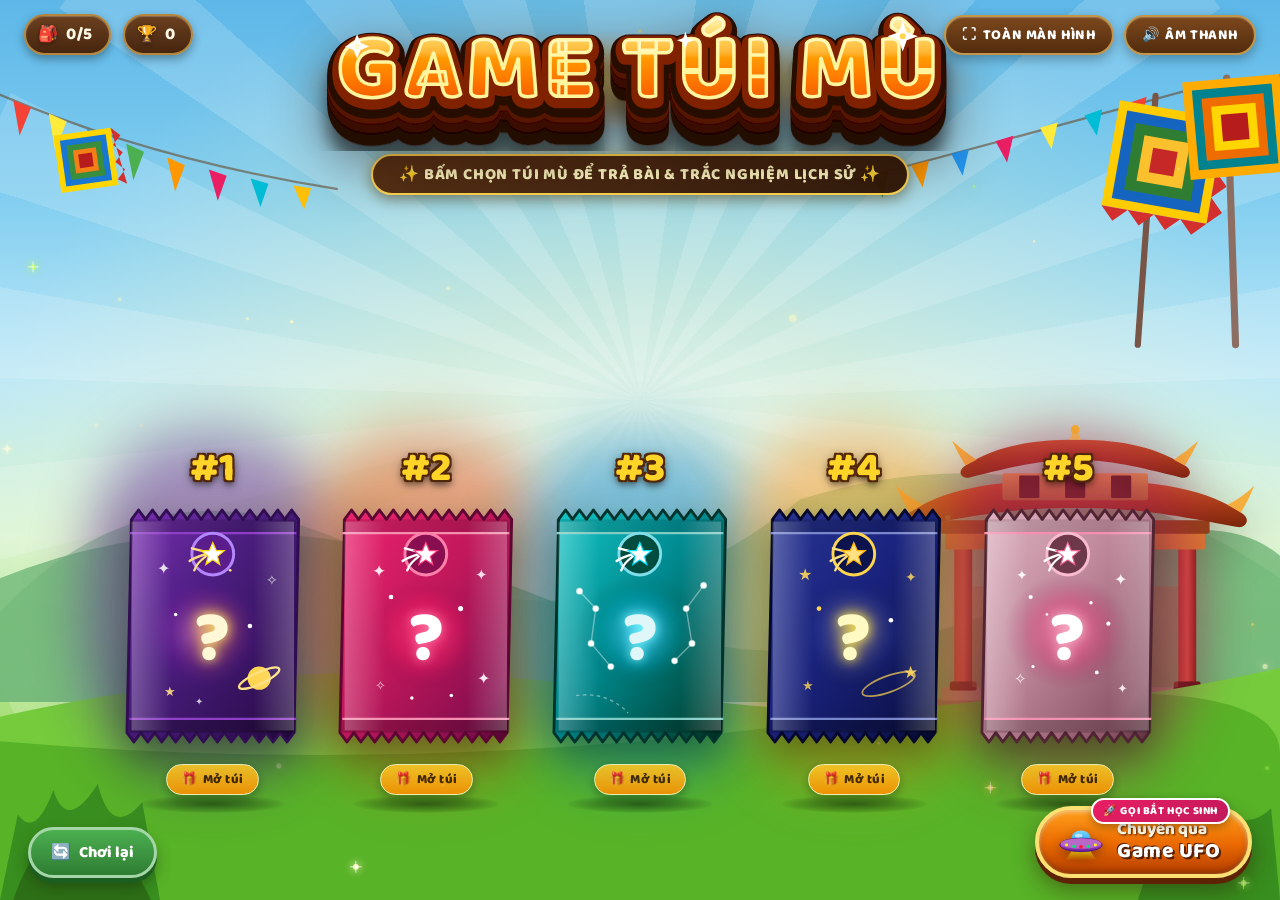
==== tui-mu.html @ 514ad085 "Cap nhat Game Tui Mu va UFO Goi Tra Bai 12A8" ====
<!DOCTYPE html>
<html lang="vi">
<head>
  <meta charset="UTF-8">
  <meta name="viewport" content="width=device-width, initial-scale=1.0">
  <title>Game Túi Mù – Trắc Nghiệm Lịch Sử</title>
  <meta name="description" content="Trang trò chơi Túi Mù trắc nghiệm lịch sử với giao diện phong cảnh Việt Nam và chuyển đổi qua Game UFO.">
  <link rel="preconnect" href="https://fonts.googleapis.com">
  <link rel="preconnect" href="https://fonts.gstatic.com" crossorigin>
  <link href="https://fonts.googleapis.com/css2?family=Baloo+2:wght@600;700;800;900&family=Nunito:wght@600;700;800;900&family=Paytone+One&display=swap" rel="stylesheet">
  <style>
    /* ==========================================================
       RESET & BASE STYLES
       ========================================================== */
    *, *::before, *::after {
      margin: 0;
      padding: 0;
      box-sizing: border-box;
      user-select: none;
      -webkit-user-select: none;
    }

    html, body {
      width: 100%;
      height: 100%;
      overflow: hidden;
      font-family: 'Nunito', sans-serif;
      background-color: #79c55b;
    }

    /* Container for the whole game viewport */
    .game-viewport {
      position: relative;
      width: 100vw;
      height: 100vh;
      overflow: hidden;
      display: flex;
      flex-direction: column;
      justify-content: space-between;
    }

    /* ==========================================================
       SCENIC BACKGROUND (Sky, Sunburst, Pagoda, Hills, Flags)
       ========================================================== */
    .sky-bg {
      position: absolute;
      inset: 0;
      z-index: 1;
      background: linear-gradient(180deg, 
        #5db7e8 0%, 
        #82cef0 22%, 
        #bfe9f7 42%, 
        #d8f4d0 60%, 
        #96d860 85%, 
        #70c440 100%);
    }

    /* Radiating Sunburst behind Title */
    .sunburst {
      position: absolute;
      top: -15%;
      left: 50%;
      transform: translateX(-50%);
      width: 140vw;
      height: 140vw;
      max-width: 1500px;
      max-height: 1500px;
      background: radial-gradient(circle, rgba(255,255,255,0.7) 0%, rgba(255,248,180,0.35) 30%, rgba(255,255,255,0) 65%);
      pointer-events: none;
      z-index: 2;
    }

    .sun-rays {
      position: absolute;
      top: -300px;
      left: 50%;
      transform: translateX(-50%);
      width: 1400px;
      height: 1400px;
      background: repeating-conic-gradient(
        from 0deg,
        rgba(255, 255, 255, 0.16) 0deg 8deg,
        rgba(255, 255, 255, 0) 8deg 16deg
      );
      border-radius: 50%;
      pointer-events: none;
      z-index: 2;
      animation: rotateSlow 140s linear infinite;
    }

    @keyframes rotateSlow {
      from { transform: translateX(-50%) rotate(0deg); }
      to { transform: translateX(-50%) rotate(360deg); }
    }

    /* Distant mountain backdrop */
    .mountains-svg {
      position: absolute;
      bottom: 22vh;
      left: 0;
      width: 100%;
      height: 40vh;
      z-index: 3;
      pointer-events: none;
    }

    /* Vietnamese Temple Gate / Pagoda on Right */
    .pagoda-gate {
      position: absolute;
      right: 2vw;
      bottom: 18vh;
      width: clamp(240px, 28vw, 420px);
      height: auto;
      z-index: 5;
      pointer-events: none;
      filter: drop-shadow(0 15px 25px rgba(28, 60, 15, 0.35));
    }

    /* Grassy rolling foreground */
    .foreground-grass {
      position: absolute;
      bottom: 0;
      left: 0;
      width: 100%;
      height: 38vh;
      z-index: 6;
      pointer-events: none;
    }

    /* Buntings & Vietnamese 5-Color Festival Flags */
    .festive-decorations {
      position: absolute;
      top: 0;
      left: 0;
      width: 100%;
      height: 45vh;
      z-index: 7;
      pointer-events: none;
    }

    /* ==========================================================
       TOP BAR (Badges, Buttons)
       ========================================================== */
    .top-bar {
      position: relative;
      z-index: 20;
      display: flex;
      justify-content: space-between;
      align-items: center;
      padding: 14px 24px;
      width: 100%;
    }

    /* Brown pill badges on left */
    .stats-group {
      display: flex;
      align-items: center;
      gap: 12px;
    }

    .stat-pill {
      display: inline-flex;
      align-items: center;
      gap: 8px;
      background: linear-gradient(180deg, #6b401f 0%, #46250f 100%);
      border: 2px solid #b8863b;
      border-radius: 50px;
      padding: 5px 16px 5px 12px;
      color: #ffffff;
      font-family: 'Baloo 2', cursive;
      font-size: 17px;
      font-weight: 800;
      box-shadow: 0 4px 10px rgba(0,0,0,0.35), inset 0 1px 1px rgba(255,255,255,0.25);
    }

    .stat-icon {
      font-size: 16px;
      filter: drop-shadow(0 1px 2px rgba(0,0,0,0.4));
    }

    .stat-val {
      color: #fff9e6;
      letter-spacing: 0.5px;
    }

    /* Navigation buttons on right (TRANG CHỦ, HƯỚNG DẪN) */
    .nav-actions {
      display: flex;
      align-items: center;
      gap: 10px;
    }

    .wood-btn {
      display: inline-flex;
      align-items: center;
      gap: 6px;
      justify-content: center;
      padding: 7px 16px;
      background: linear-gradient(180deg, #7c481d 0%, #522c0d 100%);
      border: 2px solid #c29548;
      border-radius: 50px;
      color: #ffffff;
      font-family: 'Baloo 2', cursive;
      font-size: 14px;
      font-weight: 800;
      letter-spacing: 0.6px;
      cursor: pointer;
      text-transform: uppercase;
      box-shadow: 0 4px 12px rgba(0,0,0,0.3), inset 0 1px 1px rgba(255,255,255,0.25);
      transition: all 0.15s cubic-bezier(0.34, 1.56, 0.64, 1);
    }

    .wood-btn:hover {
      background: linear-gradient(180deg, #8f5322 0%, #613410 100%);
      border-color: #ffd700;
      transform: translateY(-2px) scale(1.03);
      box-shadow: 0 6px 16px rgba(0,0,0,0.4), 0 0 12px rgba(255, 215, 0, 0.4);
    }

    .wood-btn:active {
      transform: translateY(1px) scale(0.98);
    }

    /* ==========================================================
       MAIN TITLE ("GAME TÚI MÙ") - ULTRA-PREMIUM 3D CARTOON LOGO
       ========================================================== */
    .title-container {
      position: absolute;
      top: 10px;
      left: 50%;
      transform: translateX(-50%);
      z-index: 15;
      text-align: center;
      pointer-events: none;
      width: clamp(420px, 60vw, 840px);
      display: flex;
      flex-direction: column;
      align-items: center;
    }

    .title-3d-svg {
      width: 100%;
      height: auto;
      display: block;
      filter: drop-shadow(0 14px 28px rgba(42, 13, 2, 0.48));
      animation: titleFloat 3.4s ease-in-out infinite;
    }

    @keyframes titleFloat {
      0%, 100% {
        transform: translateY(0) scale(1);
      }
      50% {
        transform: translateY(-8px) scale(1.02);
      }
    }

    /* Slogan tag below title */
    .title-subtag {
      display: inline-flex;
      align-items: center;
      gap: 10px;
      margin-top: 3px;
      padding: 6px 26px;
      background: linear-gradient(135deg, rgba(82, 39, 9, 0.94) 0%, rgba(45, 20, 4, 0.96) 100%);
      border: 2px solid #ffd54f;
      border-radius: 50px;
      color: #fff9c4;
      font-family: 'Baloo 2', cursive;
      font-size: clamp(12.5px, 1.3vw, 16px);
      font-weight: 800;
      letter-spacing: 0.8px;
      text-transform: uppercase;
      box-shadow: 0 4px 14px rgba(0,0,0,0.4), 0 0 16px rgba(255, 213, 79, 0.35);
      animation: subtagPulse 3s ease-in-out infinite alternate;
      pointer-events: all;
    }

    @keyframes subtagPulse {
      0% {
        transform: scale(0.98);
        box-shadow: 0 4px 14px rgba(0,0,0,0.4), 0 0 12px rgba(255, 213, 79, 0.25);
      }
      100% {
        transform: scale(1.02);
        box-shadow: 0 6px 18px rgba(0,0,0,0.45), 0 0 22px rgba(255, 213, 79, 0.55);
        border-color: #ffffff;
      }
    }

    /* ==========================================================
       MODERN HYPERSPACE UFO TRANSITION ANIMATION
       ========================================================== */
    .ufo-hyper-warp {
      position: fixed;
      inset: 0;
      z-index: 10000;
      background: radial-gradient(circle at center, #18093d 0%, #08021c 65%, #020008 100%);
      display: flex;
      flex-direction: column;
      align-items: center;
      justify-content: center;
      opacity: 0;
      pointer-events: none;
      overflow: hidden;
      transition: opacity 0.3s cubic-bezier(0.16, 1, 0.3, 1);
    }

    .ufo-hyper-warp.active {
      opacity: 1;
      pointer-events: all;
    }

    /* Hyper-speed warp star tunnel lines */
    .warp-tunnel-canvas {
      position: absolute;
      inset: 0;
      width: 100%;
      height: 100%;
      pointer-events: none;
    }

    /* Central Cinematic UFO */
    .warp-ufo-craft {
      position: relative;
      z-index: 20;
      width: clamp(250px, 32vw, 440px);
      filter: drop-shadow(0 20px 40px rgba(0, 229, 255, 0.5));
      transform: translateY(-260px) scale(0.3) rotate(-20deg);
      opacity: 0;
    }

    .ufo-hyper-warp.active .warp-ufo-craft {
      animation: ufoSwoopIn 1.4s cubic-bezier(0.2, 0.8, 0.2, 1) forwards;
    }

    @keyframes ufoSwoopIn {
      0% {
        transform: translateY(-280px) scale(0.3) rotate(-20deg);
        opacity: 0;
      }
      30% {
        transform: translateY(15px) scale(1.05) rotate(5deg);
        opacity: 1;
      }
      55% {
        transform: translateY(-10px) scale(1) rotate(-3deg);
        opacity: 1;
      }
      85% {
        transform: translateY(0) scale(1.1) rotate(0deg);
        opacity: 1;
      }
      100% {
        transform: scale(2.8) translateY(60px);
        opacity: 0.95;
      }
    }

    /* Expanding Holographic Sonic Energy Rings */
    .warp-energy-ring {
      position: absolute;
      top: 50%;
      left: 50%;
      transform: translate(-50%, -50%);
      border: 4px solid #00e5ff;
      border-radius: 50%;
      opacity: 0;
      pointer-events: none;
    }

    .ufo-hyper-warp.active .warp-energy-ring:nth-child(2) {
      animation: energyPulse 1.2s ease-out infinite 0.15s;
    }
    .ufo-hyper-warp.active .warp-energy-ring:nth-child(3) {
      animation: energyPulse 1.2s ease-out infinite 0.45s;
    }
    .ufo-hyper-warp.active .warp-energy-ring:nth-child(4) {
      animation: energyPulse 1.2s ease-out infinite 0.75s;
    }

    @keyframes energyPulse {
      0% {
        width: 60px;
        height: 60px;
        opacity: 0.9;
        border-color: #76ff03;
        transform: translate(-50%, -50%) scale(1);
      }
      100% {
        width: 720px;
        height: 720px;
        opacity: 0;
        border-color: #00e5ff;
        transform: translate(-50%, -50%) scale(1.6);
      }
    }

    /* Tractor Beam Laser */
    .warp-laser-beam {
      position: absolute;
      top: 48%;
      left: 50%;
      transform: translateX(-50%);
      width: 0;
      height: 60vh;
      background: linear-gradient(180deg, rgba(0, 229, 255, 0.8) 0%, rgba(118, 255, 3, 0.5) 50%, rgba(0, 229, 255, 0) 100%);
      clip-path: polygon(45% 0%, 55% 0%, 100% 100%, 0% 100%);
      opacity: 0;
      z-index: 15;
    }

    .ufo-hyper-warp.active .warp-laser-beam {
      animation: laserBlast 1.35s ease-out forwards 0.25s;
    }

    @keyframes laserBlast {
      0% { width: 0; opacity: 0; }
      30% { width: clamp(200px, 35vw, 450px); opacity: 0.9; }
      75% { width: clamp(280px, 45vw, 600px); opacity: 0.95; }
      100% { width: 100vw; opacity: 1; }
    }

    /* Modern Sci-Fi Text Banner */
    .warp-banner {
      position: absolute;
      bottom: 11vh;
      z-index: 30;
      text-align: center;
      opacity: 0;
      transform: translateY(20px);
    }

    .ufo-hyper-warp.active .warp-banner {
      animation: bannerFadeUp 0.6s ease forwards 0.35s;
    }

    @keyframes bannerFadeUp {
      to {
        opacity: 1;
        transform: translateY(0);
      }
    }

    .warp-title {
      font-family: 'Baloo 2', cursive;
      font-size: clamp(22px, 3vw, 36px);
      font-weight: 900;
      color: #00e5ff;
      text-transform: uppercase;
      letter-spacing: 2px;
      text-shadow: 0 0 15px rgba(0, 229, 255, 0.8), 0 0 30px rgba(0, 229, 255, 0.5);
      margin-bottom: 6px;
    }

    .warp-subtitle {
      font-family: 'Nunito', sans-serif;
      font-size: clamp(14px, 1.8vw, 19px);
      font-weight: 800;
      color: #fff9c4;
      letter-spacing: 1px;
      text-shadow: 0 2px 8px rgba(0, 0, 0, 0.8);
    }

    /* Hyperdrive Flash Screen at End */
    .warp-flash {
      position: absolute;
      inset: 0;
      z-index: 50;
      background: #ffffff;
      opacity: 0;
      pointer-events: none;
    }

    .ufo-hyper-warp.active .warp-flash {
      animation: flashBurst 0.35s ease-out forwards 1.15s;
    }

    @keyframes flashBurst {
      0% { opacity: 0; }
      50% { opacity: 1; }
      100% { opacity: 1; }
    }

    /* Return toast notification */
    .welcome-toast {
      position: fixed;
      top: 85px;
      left: 50%;
      transform: translateX(-50%) translateY(-30px);
      z-index: 1000;
      background: linear-gradient(135deg, #4a148c 0%, #8e24aa 100%);
      border: 3px solid #ffd54f;
      border-radius: 50px;
      padding: 10px 26px;
      color: #ffffff;
      font-family: 'Baloo 2', cursive;
      font-size: 18px;
      font-weight: 800;
      box-shadow: 0 10px 30px rgba(0,0,0,0.5);
      opacity: 0;
      pointer-events: none;
      transition: all 0.4s cubic-bezier(0.34, 1.56, 0.64, 1);
    }
    .welcome-toast.show {
      opacity: 1;
      transform: translateX(-50%) translateY(0);
    }

    /* ==========================================================
       THE 5 MYSTERY BAGS (TÚI MÙ)
       ========================================================== */
    .bags-stage {
      position: relative;
      z-index: 12;
      width: 100%;
      display: flex;
      justify-content: center;
      align-items: flex-end;
      gap: clamp(14px, 2.2vw, 42px);
      margin-bottom: clamp(65px, 12vh, 105px);
      padding: 0 20px;
    }

    /* Bag wrapper with floating shadow below */
    .bag-item {
      display: flex;
      flex-direction: column;
      align-items: center;
      position: relative;
      cursor: pointer;
      transition: transform 0.28s cubic-bezier(0.34, 1.56, 0.64, 1), opacity 0.4s ease;
      transform-origin: bottom center;
      animation: bagIdleBob 3.6s ease-in-out infinite;
    }

    #bag-1 { animation-delay: 0s; }
    #bag-2 { animation-delay: 0.5s; }
    #bag-3 { animation-delay: 1.0s; }
    #bag-4 { animation-delay: 1.5s; }
    #bag-5 { animation-delay: 2.0s; }

    @keyframes bagIdleBob {
      0%, 100% { transform: translateY(0); }
      50% { transform: translateY(-11px); }
    }

    .bag-item:hover:not(.opened) {
      animation-play-state: paused;
      transform: translateY(-20px) scale(1.08) !important;
    }

    .bag-item:active:not(.opened) {
      transform: translateY(-8px) scale(1.02) !important;
    }

    .bag-item.opened {
      pointer-events: none;
      animation: bagVanish 0.5s ease forwards;
    }

    /* Aura glow behind each bag */
    .bag-aura {
      position: absolute;
      top: 45%;
      left: 50%;
      transform: translate(-50%, -50%);
      width: 140%;
      height: 120%;
      border-radius: 50%;
      pointer-events: none;
      filter: blur(28px);
      opacity: 0.5;
      transition: opacity 0.35s ease, transform 0.35s ease;
      z-index: -1;
    }
    .bag-item:hover:not(.opened) .bag-aura {
      opacity: 0.88;
      transform: translate(-50%, -50%) scale(1.25);
    }
    #bag-1 .bag-aura { background: radial-gradient(circle, #ab47bc 0%, #4a148c 60%, transparent 80%); }
    #bag-2 .bag-aura { background: radial-gradient(circle, #ff7043 0%, #d84315 60%, transparent 80%); }
    #bag-3 .bag-aura { background: radial-gradient(circle, #29b6f6 0%, #0277bd 60%, transparent 80%); }
    #bag-4 .bag-aura { background: radial-gradient(circle, #ffee58 0%, #f57f17 60%, transparent 80%); }
    #bag-5 .bag-aura { background: radial-gradient(circle, #ec407a 0%, #ad1457 60%, transparent 80%); }

    /* Interactive hint badge */
    .bag-hint-badge {
      margin-top: 10px;
      display: inline-flex;
      align-items: center;
      gap: 5px;
      padding: 4px 14px;
      border-radius: 30px;
      background: linear-gradient(180deg, #ffca28 0%, #ff8f00 100%);
      color: #3e1b00;
      font-family: 'Baloo 2', cursive;
      font-size: 13px;
      font-weight: 800;
      box-shadow: 0 4px 10px rgba(0,0,0,0.3);
      border: 1.5px solid #fff9c4;
      opacity: 0.88;
      transition: all 0.22s cubic-bezier(0.34, 1.56, 0.64, 1);
      letter-spacing: 0.5px;
    }
    .bag-item:hover:not(.opened) .bag-hint-badge {
      opacity: 1;
      transform: scale(1.15) translateY(-2px);
      background: linear-gradient(180deg, #fff176 0%, #ffa000 100%);
      box-shadow: 0 6px 14px rgba(0,0,0,0.4), 0 0 14px rgba(255,213,79,0.7);
    }

    /* Ambient Sparks Canvas */
    .ambient-sparks {
      position: absolute;
      inset: 0;
      width: 100%;
      height: 100%;
      z-index: 8;
      pointer-events: none;
    }

    @keyframes bagVanish {
      0% { transform: scale(1); opacity: 1; filter: brightness(1.5); }
      50% { transform: scale(1.2) translateY(-20px); opacity: 0.8; filter: brightness(2); }
      100% { transform: scale(0.2) translateY(50px); opacity: 0; }
    }

    /* Number Label above each bag (#1, #2, ...) */
    .bag-number {
      font-family: 'Baloo 2', cursive;
      font-size: clamp(26px, 3.2vw, 42px);
      font-weight: 900;
      color: #ffd428;
      text-shadow: 
        2px 2px 0 #522709,
        -2px -2px 0 #522709,
        2px -2px 0 #522709,
        -2px 2px 0 #522709,
        0 4px 6px rgba(0,0,0,0.5);
      margin-bottom: 8px;
      line-height: 1;
      filter: drop-shadow(0 2px 4px rgba(0,0,0,0.3));
      transition: transform 0.2s ease;
    }

    .bag-item:hover:not(.opened) .bag-number {
      transform: scale(1.15);
      color: #fff066;
    }

    /* Bag body wrapper */
    .bag-body-art {
      position: relative;
      width: clamp(140px, 14.5vw, 220px);
      height: clamp(195px, 20vw, 310px);
      filter: drop-shadow(0 14px 20px rgba(12, 38, 8, 0.45));
      transition: filter 0.25s ease;
    }

    .bag-item:hover:not(.opened) .bag-body-art {
      filter: drop-shadow(0 22px 30px rgba(12, 38, 8, 0.6)) brightness(1.05);
    }

    .bag-body-art svg {
      width: 100%;
      height: 100%;
      display: block;
    }

    /* Soft ground shadow beneath each bag */
    .bag-ground-shadow {
      position: absolute;
      bottom: -18px;
      left: 50%;
      transform: translateX(-50%);
      width: 78%;
      height: 18px;
      background: radial-gradient(ellipse at center, rgba(16, 48, 8, 0.62) 0%, rgba(16, 48, 8, 0.25) 50%, rgba(16, 48, 8, 0) 75%);
      border-radius: 50%;
      pointer-events: none;
      transition: transform 0.25s ease, opacity 0.25s ease;
    }

    .bag-item:hover:not(.opened) .bag-ground-shadow {
      transform: translateX(-50%) scale(0.85);
      opacity: 0.45;
    }

    /* Pulsing glowing question mark in the bag center */
    .bag-qmark {
      position: absolute;
      top: 55%;
      left: 50%;
      transform: translate(-50%, -50%);
      font-family: 'Baloo 2', sans-serif;
      font-size: clamp(48px, 5.5vw, 76px);
      font-weight: 900;
      color: #ffffff;
      text-shadow: 
        0 0 10px rgba(255, 255, 255, 0.9),
        0 0 25px currentColor;
      pointer-events: none;
      animation: markGlow 2.5s ease-in-out infinite;
    }

    @keyframes markGlow {
      0%, 100% {
        transform: translate(-50%, -50%) scale(1);
        filter: drop-shadow(0 0 6px rgba(255,255,255,0.7));
      }
      50% {
        transform: translate(-50%, -50%) scale(1.12);
        filter: drop-shadow(0 0 16px rgba(255,255,255,1));
      }
    }

    /* Specific Question Mark Colors per Bag */
    #bag-1 .bag-qmark { color: #fff8d6; text-shadow: 0 0 12px #ffe57f, 0 0 26px #ffab00; }
    #bag-2 .bag-qmark { color: #ffffff; text-shadow: 0 0 12px #ff80ab, 0 0 26px #f50057; }
    #bag-3 .bag-qmark { color: #e0f7fa; text-shadow: 0 0 12px #84ffff, 0 0 26px #00b0ff; }
    #bag-4 .bag-qmark { color: #fff9c4; text-shadow: 0 0 12px #ffee58, 0 0 26px #fbc02d; }
    #bag-5 .bag-qmark { color: #ffffff; text-shadow: 0 0 12px #f8bbd0, 0 0 26px #ec407a; }

    /* ==========================================================
       BOTTOM RIGHT BUTTON ("Chuyển qua Game UFO")
       ========================================================== */
    .bottom-bar {
      position: absolute;
      bottom: 22px;
      right: 28px;
      z-index: 25;
      display: flex;
      align-items: center;
      gap: 16px;
    }

    /* The glowing ornate Game UFO button */
    .ufo-switch-btn {
      position: relative;
      display: inline-flex;
      align-items: center;
      gap: 12px;
      padding: 10px 28px 10px 18px;
      background: linear-gradient(180deg, #ff9f1a 0%, #eb6b02 52%, #b53e00 100%);
      border: 4px solid #fce074;
      border-radius: 60px;
      box-shadow: 
        0 6px 0 #5c2405,
        0 12px 24px rgba(45, 18, 4, 0.45),
        inset 0 2px 4px rgba(255, 255, 255, 0.5),
        inset 0 -2px 6px rgba(0, 0, 0, 0.3);
      cursor: pointer;
      text-decoration: none;
      transition: all 0.2s cubic-bezier(0.34, 1.56, 0.64, 1);
      overflow: visible;
      animation: ufoBtnPulse 2.8s ease-in-out infinite;
    }

    @keyframes ufoBtnPulse {
      0%, 100% {
        box-shadow: 0 6px 0 #5c2405, 0 12px 24px rgba(45, 18, 4, 0.45), 0 0 0 rgba(255, 159, 26, 0);
      }
      50% {
        box-shadow: 0 6px 0 #5c2405, 0 14px 28px rgba(45, 18, 4, 0.55), 0 0 24px rgba(255, 214, 0, 0.7);
      }
    }

    .ufo-badge-hot {
      position: absolute;
      top: -12px;
      right: 18px;
      background: linear-gradient(135deg, #e91e63 0%, #c2185b 100%);
      color: #ffffff;
      font-family: 'Baloo 2', cursive;
      font-size: 11px;
      font-weight: 900;
      letter-spacing: 0.6px;
      padding: 2px 10px;
      border-radius: 20px;
      border: 2px solid #ffffff;
      box-shadow: 0 3px 8px rgba(0,0,0,0.3);
      animation: badgeBounce 1.8s ease-in-out infinite alternate;
      pointer-events: none;
    }

    @keyframes badgeBounce {
      0% { transform: translateY(0) rotate(-3deg); }
      100% { transform: translateY(-4px) rotate(3deg); }
    }

    .ufo-switch-btn:hover {
      transform: translateY(-4px) scale(1.04);
      background: linear-gradient(180deg, #ffaf38 0%, #f77a0c 52%, #c94600 100%);
      border-color: #ffffff;
      box-shadow: 
        0 9px 0 #5c2405,
        0 18px 30px rgba(45, 18, 4, 0.55),
        inset 0 3px 6px rgba(255, 255, 255, 0.6);
    }

    .ufo-switch-btn:active {
      transform: translateY(2px) scale(0.99);
      box-shadow: 
        0 3px 0 #5c2405,
        0 6px 14px rgba(45, 18, 4, 0.4);
    }

    /* Cute UFO Icon illustration in button */
    .btn-ufo-icon {
      width: 48px;
      height: 44px;
      flex-shrink: 0;
      filter: drop-shadow(0 3px 6px rgba(0,0,0,0.35));
      animation: ufoHover 2.2s ease-in-out infinite alternate;
    }

    @keyframes ufoHover {
      0% { transform: translateY(-2px) rotate(-4deg); }
      100% { transform: translateY(3px) rotate(4deg); }
    }

    /* Button Text: 2 lines */
    .btn-text-box {
      display: flex;
      flex-direction: column;
      text-align: left;
    }

    .btn-line-1 {
      font-family: 'Baloo 2', cursive;
      font-size: 17px;
      font-weight: 800;
      color: #fff9e6;
      line-height: 1.1;
      text-shadow: 1px 1px 2px #572004;
    }

    .btn-line-2 {
      font-family: 'Baloo 2', cursive;
      font-size: 21px;
      font-weight: 900;
      color: #ffffff;
      line-height: 1.1;
      text-shadow: 2px 2px 0 #572004, -1px -1px 0 #572004;
      letter-spacing: 0.5px;
    }

    /* Left Replay button for teacher */
    .replay-btn {
      position: absolute;
      bottom: 22px;
      left: 28px;
      z-index: 25;
      display: inline-flex;
      align-items: center;
      gap: 8px;
      padding: 10px 20px;
      background: linear-gradient(180deg, #4caf50 0%, #2e7d32 100%);
      border: 3px solid #a5d6a7;
      border-radius: 50px;
      color: #ffffff;
      font-family: 'Baloo 2', cursive;
      font-size: 16px;
      font-weight: 800;
      cursor: pointer;
      box-shadow: 0 5px 0 #1b5e20, 0 8px 16px rgba(0,0,0,0.3);
      transition: all 0.18s ease;
    }

    .replay-btn:hover {
      transform: translateY(-2px);
      box-shadow: 0 7px 0 #1b5e20, 0 12px 20px rgba(0,0,0,0.35);
      background: linear-gradient(180deg, #5cba60 0%, #388e3c 100%);
    }

    .replay-btn:active {
      transform: translateY(2px);
      box-shadow: 0 2px 0 #1b5e20;
    }

    /* ==========================================================
       QUIZ MODAL (MATCHING REFERENCE IMAGE 2)
       ========================================================== */
    .modal-overlay {
      position: fixed;
      inset: 0;
      z-index: 100;
      background: rgba(14, 28, 12, 0.65);
      backdrop-filter: blur(6px);
      display: flex;
      align-items: center;
      justify-content: center;
      opacity: 0;
      pointer-events: none;
      transition: opacity 0.3s cubic-bezier(0.16, 1, 0.3, 1);
      padding: 16px;
    }

    .modal-overlay.active {
      opacity: 1;
      pointer-events: all;
    }

    /* Wooden Scroll Plaque Board */
    .quiz-board {
      position: relative;
      width: min(94vw, 780px);
      background: #e8cca0;
      background-image: 
        radial-gradient(ellipse at 50% 50%, #f3dec2 0%, #dfbe8d 70%, #d4ae78 100%);
      border: 10px solid #73431d;
      border-radius: 28px;
      box-shadow: 
        0 25px 60px rgba(0, 0, 0, 0.7),
        inset 0 0 20px rgba(115, 67, 29, 0.4),
        0 0 0 3px #cca25d;
      padding: 44px 28px 26px;
      transform: scale(0.85) translateY(20px);
      transition: transform 0.35s cubic-bezier(0.34, 1.56, 0.64, 1);
      display: flex;
      flex-direction: column;
      align-items: center;
    }

    .modal-overlay.active .quiz-board {
      transform: scale(1) translateY(0);
    }

    /* Inner carved line */
    .quiz-board::before {
      content: '';
      position: absolute;
      inset: 8px;
      border: 2px dashed rgba(115, 67, 29, 0.35);
      border-radius: 18px;
      pointer-events: none;
    }

    /* Bursting Open Bag on Top Center of Board */
    .board-top-bag {
      position: absolute;
      top: -65px;
      left: 50%;
      transform: translateX(-50%);
      width: 130px;
      height: 110px;
      filter: drop-shadow(0 8px 14px rgba(0,0,0,0.4));
      z-index: 10;
      pointer-events: none;
      animation: bagFloat 3s ease-in-out infinite;
    }

    @keyframes bagFloat {
      0%, 100% { transform: translateX(-50%) translateY(0) rotate(-2deg); }
      50% { transform: translateX(-50%) translateY(-6px) rotate(2deg); }
    }

    /* Top Left Timer / Bag Counter Badge */
    .board-timer-badge {
      position: absolute;
      top: 14px;
      left: 18px;
      display: flex;
      align-items: center;
      gap: 6px;
      background: linear-gradient(180deg, #784820 0%, #4d2a0e 100%);
      border: 2px solid #d4a961;
      border-radius: 50px;
      padding: 4px 14px;
      color: #ffd875;
      font-family: 'Baloo 2', cursive;
      font-size: 18px;
      font-weight: 800;
      box-shadow: 0 4px 8px rgba(0,0,0,0.3);
    }

    /* Top Right Close Button */
    .board-close-btn {
      position: absolute;
      top: 14px;
      right: 18px;
      width: 42px;
      height: 42px;
      background: linear-gradient(180deg, #8a4e22 0%, #522709 100%);
      border: 3px solid #d4a961;
      border-radius: 50%;
      color: #ffd875;
      font-family: 'Baloo 2', sans-serif;
      font-size: 20px;
      font-weight: 900;
      display: flex;
      align-items: center;
      justify-content: center;
      cursor: pointer;
      box-shadow: 0 4px 8px rgba(0,0,0,0.3);
      transition: all 0.15s ease;
    }

    .board-close-btn:hover {
      background: linear-gradient(180deg, #b71c1c 0%, #7f0000 100%);
      border-color: #ff8a80;
      color: #ffffff;
      transform: scale(1.1) rotate(90deg);
    }

    /* Question Banner (Dark brown carved wooden box with gold trim) */
    .question-banner {
      width: 100%;
      background: linear-gradient(180deg, #532c12 0%, #361a07 100%);
      border: 4px solid #caa058;
      border-radius: 18px;
      padding: 20px 24px;
      box-shadow: 
        0 6px 16px rgba(0,0,0,0.35),
        inset 0 2px 4px rgba(255,255,255,0.15);
      position: relative;
      margin-top: 14px;
      margin-bottom: 22px;
      text-align: center;
    }

    /* Bracket corner details */
    .question-banner::before, .question-banner::after {
      content: '';
      position: absolute;
      width: 14px;
      height: 14px;
      border-color: #ffd700;
      border-style: solid;
    }
    .question-banner::before { top: 6px; left: 6px; border-width: 3px 0 0 3px; }
    .question-banner::after { bottom: 6px; right: 6px; border-width: 0 3px 3px 0; }

    .q-title {
      font-family: 'Baloo 2', cursive;
      font-size: 16px;
      font-weight: 800;
      color: #ffd54f;
      text-transform: uppercase;
      letter-spacing: 1.2px;
      margin-bottom: 6px;
    }

    .q-text {
      font-family: 'Nunito', sans-serif;
      font-size: clamp(17px, 2.1vw, 21px);
      font-weight: 800;
      color: #fff8e7;
      line-height: 1.45;
      text-shadow: 0 2px 4px rgba(0,0,0,0.5);
    }

    /* 4 Big 3D Answer Buttons in 2x2 Grid */
    .answers-grid {
      display: grid;
      grid-template-columns: 1fr 1fr;
      gap: 16px;
      width: 100%;
      margin-bottom: 12px;
    }

    .answer-btn {
      position: relative;
      display: flex;
      align-items: center;
      justify-content: flex-start;
      text-align: left;
      padding: 16px 20px;
      border-radius: 16px;
      font-family: 'Nunito', sans-serif;
      font-size: clamp(16px, 1.8vw, 19px);
      font-weight: 800;
      color: #ffffff;
      cursor: pointer;
      line-height: 1.35;
      border: 3px solid rgba(255, 255, 255, 0.4);
      transition: all 0.16s cubic-bezier(0.34, 1.56, 0.64, 1);
      box-shadow: 0 6px 0 var(--btn-shadow), 0 10px 18px rgba(0,0,0,0.3);
    }

    .answer-btn:hover:not(:disabled) {
      transform: translateY(-3px);
      box-shadow: 0 9px 0 var(--btn-shadow), 0 14px 22px rgba(0,0,0,0.35);
      border-color: #ffffff;
      filter: brightness(1.06);
    }

    .answer-btn:active:not(:disabled) {
      transform: translateY(3px);
      box-shadow: 0 3px 0 var(--btn-shadow), 0 6px 10px rgba(0,0,0,0.25);
    }

    .answer-btn:disabled {
      cursor: default;
    }

    /* Answer A: Bright Sky Blue */
    .ans-a {
      --btn-shadow: #0b6c99;
      background: linear-gradient(180deg, #2cb8ee 0%, #159ad1 50%, #0d7ea8 100%);
    }

    /* Answer B: Vibrant Grass Green */
    .ans-b {
      --btn-shadow: #217332;
      background: linear-gradient(180deg, #5cc964 0%, #43ad4b 50%, #2f8b36 100%);
    }

    /* Answer C: Vivid Purple */
    .ans-c {
      --btn-shadow: #5c1b82;
      background: linear-gradient(180deg, #b746db 0%, #9c27b0 50%, #76188a 100%);
    }

    /* Answer D: Warm Bright Orange */
    .ans-d {
      --btn-shadow: #ab4400;
      background: linear-gradient(180deg, #ff9f1a 0%, #f57c00 50%, #d45900 100%);
    }

    /* Right/Wrong state highlights */
    .answer-btn.correct-glow {
      background: linear-gradient(180deg, #00e676 0%, #00c853 100%) !important;
      --btn-shadow: #00701a !important;
      border-color: #ffffff !important;
      animation: pulseGreen 0.5s ease-in-out infinite alternate;
    }

    @keyframes pulseGreen {
      0% { transform: scale(1); filter: brightness(1); }
      100% { transform: scale(1.03); filter: brightness(1.15); }
    }

    .answer-btn.wrong-shake {
      background: linear-gradient(180deg, #ff5252 0%, #d50000 100%) !important;
      --btn-shadow: #7f0000 !important;
      animation: shakeWrong 0.45s ease-in-out;
    }

    @keyframes shakeWrong {
      0%, 100% { transform: translateX(0); }
      20% { transform: translateX(-9px); }
      40% { transform: translateX(9px); }
      60% { transform: translateX(-6px); }
      80% { transform: translateX(6px); }
    }

    /* Explanation & Feedback Banner */
    .feedback-banner {
      width: 100%;
      padding: 12px 20px;
      border-radius: 12px;
      font-family: 'Nunito', sans-serif;
      font-size: 16px;
      font-weight: 800;
      line-height: 1.4;
      text-align: center;
      display: none;
      margin-bottom: 12px;
      animation: fadeIn 0.3s ease;
    }

    @keyframes fadeIn {
      from { opacity: 0; transform: translateY(-8px); }
      to { opacity: 1; transform: translateY(0); }
    }

    .feedback-banner.correct {
      display: block;
      background: #e8f5e9;
      border: 2px solid #4caf50;
      color: #1b5e20;
    }

    .feedback-banner.wrong {
      display: block;
      background: #ffebee;
      border: 2px solid #ef5350;
      color: #b71c1c;
    }

    /* Next / Continue Button */
    .modal-next-btn {
      width: 100%;
      padding: 14px 24px;
      background: linear-gradient(180deg, #ffca28 0%, #ffa000 50%, #ff6f00 100%);
      border: 3px solid #fff9c4;
      border-radius: 16px;
      font-family: 'Baloo 2', cursive;
      font-size: 20px;
      font-weight: 900;
      color: #4a2202;
      text-shadow: 0 1px 0 rgba(255,255,255,0.6);
      cursor: pointer;
      display: none;
      box-shadow: 0 5px 0 #b34a00, 0 8px 16px rgba(0,0,0,0.3);
      transition: all 0.16s ease;
    }

    .modal-next-btn.show {
      display: block;
    }

    .modal-next-btn:hover {
      transform: translateY(-2px);
      box-shadow: 0 7px 0 #b34a00, 0 12px 22px rgba(0,0,0,0.35);
      background: linear-gradient(180deg, #ffd54f 0%, #ffb300 50%, #ff8f00 100%);
    }

    .modal-next-btn:active {
      transform: translateY(2px);
      box-shadow: 0 2px 0 #b34a00;
    }

    /* ==========================================================
       CONFETTI & VICTORY MODAL
       ========================================================== */
    .sparkle-canvas {
      position: fixed;
      inset: 0;
      pointer-events: none;
      z-index: 250;
    }

    /* Help Dialog */
    .help-dialog {
      position: fixed;
      inset: 0;
      z-index: 300;
      background: rgba(0,0,0,0.6);
      backdrop-filter: blur(4px);
      display: flex;
      align-items: center;
      justify-content: center;
      opacity: 0;
      pointer-events: none;
      transition: opacity 0.25s ease;
    }

    .help-dialog.active {
      opacity: 1;
      pointer-events: all;
    }

    .help-card {
      background: #fdf6e7;
      border: 8px solid #73431d;
      border-radius: 20px;
      width: min(90vw, 560px);
      padding: 26px 30px;
      box-shadow: 0 20px 50px rgba(0,0,0,0.5);
    }

    .help-card h3 {
      font-family: 'Baloo 2', cursive;
      font-size: 26px;
      font-weight: 800;
      color: #73431d;
      margin-bottom: 14px;
      text-align: center;
    }

    .help-card ol {
      padding-left: 20px;
      margin-bottom: 20px;
      font-size: 16px;
      line-height: 1.6;
      color: #4a2c14;
      font-weight: 700;
    }

    .help-card ol li {
      margin-bottom: 8px;
    }

    .help-close-btn {
      width: 100%;
      padding: 12px;
      background: linear-gradient(180deg, #7c481d 0%, #522c0d 100%);
      border: 2px solid #ffd700;
      border-radius: 12px;
      color: #ffffff;
      font-family: 'Baloo 2', cursive;
      font-size: 18px;
      font-weight: 800;
      cursor: pointer;
    }

    /* All bags opened celebration dialog */
    .victory-modal {
      position: fixed;
      inset: 0;
      z-index: 200;
      background: rgba(0,0,0,0.7);
      backdrop-filter: blur(8px);
      display: flex;
      align-items: center;
      justify-content: center;
      opacity: 0;
      pointer-events: none;
      transition: opacity 0.3s ease;
    }

    .victory-modal.active {
      opacity: 1;
      pointer-events: all;
    }

    .victory-box {
      background: linear-gradient(180deg, #fff8e1 0%, #ffe082 100%);
      border: 8px solid #ff8f00;
      border-radius: 28px;
      padding: 36px 32px;
      text-align: center;
      box-shadow: 0 25px 60px rgba(0,0,0,0.6);
      width: min(92vw, 540px);
      animation: popIn 0.4s cubic-bezier(0.34, 1.56, 0.64, 1);
    }

    @keyframes popIn {
      from { transform: scale(0.7); }
      to { transform: scale(1); }
    }

    .victory-box h2 {
      font-family: 'Baloo 2', cursive;
      font-size: 36px;
      font-weight: 900;
      color: #d84315;
      margin-bottom: 12px;
    }

    .victory-box p {
      font-size: 18px;
      font-weight: 800;
      color: #5d4037;
      margin-bottom: 24px;
    }

    .victory-actions {
      display: flex;
      gap: 14px;
      justify-content: center;
    }

    /* ==========================================================
       RESPONSIVE ADJUSTMENTS
       ========================================================== */
    @media (max-width: 900px) {
      .pagoda-gate {
        width: 220px;
        opacity: 0.85;
      }
      .bags-stage {
        gap: 14px;
      }
      .answers-grid {
        grid-template-columns: 1fr;
      }
      .bottom-bar {
        bottom: 14px;
        right: 16px;
      }
      .replay-btn {
        bottom: 14px;
        left: 16px;
        padding: 8px 14px;
        font-size: 14px;
      }
    }

    @media (max-width: 600px) {
      .top-bar {
        padding: 10px 14px;
      }
      .pagoda-gate {
        display: none;
      }
      .bag-body-art {
        width: clamp(62px, 17vw, 110px);
        height: clamp(92px, 24vw, 155px);
      }
      .bag-number {
        font-size: 20px;
        margin-bottom: 2px;
      }
      .bag-qmark {
        font-size: 32px;
      }
      .ufo-switch-btn {
        padding: 6px 14px;
      }
      .btn-ufo-icon {
        width: 34px;
        height: 32px;
      }
      .btn-line-1 { font-size: 13px; }
      .btn-line-2 { font-size: 16px; }
    }
  </style>
</head>
<body>

<div class="game-viewport">

  <!-- ==========================================================
       BACKGROUND SCENERY
       ========================================================== -->
  <!-- Sky background -->
  <div class="sky-bg"></div>

  <!-- Radiating Sunburst & Golden Rays -->
  <div class="sunburst"></div>
  <div class="sun-rays"></div>

  <!-- Mountain Silhouettes -->
  <svg class="mountains-svg" viewBox="0 0 1440 320" preserveAspectRatio="none" xmlns="http://www.w3.org/2000/svg">
    <!-- Far mountain layer -->
    <path d="M0,240 Q180,90 420,190 T900,140 Q1180,70 1440,210 L1440,320 L0,320 Z" fill="#88c78c" opacity="0.6"/>
    <!-- Near mountain layer -->
    <path d="M0,210 Q280,120 620,230 T1260,180 Q1380,150 1440,190 L1440,320 L0,320 Z" fill="#6bb575" opacity="0.75"/>
  </svg>

  <!-- Traditional Pagoda / Temple Gate on the Right -->
  <svg class="pagoda-gate" viewBox="0 0 320 280" xmlns="http://www.w3.org/2000/svg">
    <defs>
      <linearGradient id="roofGrad1" x1="0" y1="0" x2="0" y2="1">
        <stop offset="0%" stop-color="#c95828"/>
        <stop offset="50%" stop-color="#a83c16"/>
        <stop offset="100%" stop-color="#7a2608"/>
      </linearGradient>
      <linearGradient id="pillarGrad" x1="0" y1="0" x2="1" y2="0">
        <stop offset="0%" stop-color="#b03824"/>
        <stop offset="50%" stop-color="#d65138"/>
        <stop offset="100%" stop-color="#8a2010"/>
      </linearGradient>
      <linearGradient id="wallGrad" x1="0" y1="0" x2="0" y2="1">
        <stop offset="0%" stop-color="#e2a04a"/>
        <stop offset="100%" stop-color="#b5752c"/>
      </linearGradient>
    </defs>
    <!-- Base stone pedestal -->
    <rect x="25" y="245" width="270" height="25" rx="3" fill="#8d7256"/>
    <rect x="40" y="235" width="240" height="12" rx="2" fill="#a48869"/>

    <!-- 4 Red Lacquer Pillars -->
    <!-- Pillar 1 -->
    <rect x="52" y="90" width="16" height="148" rx="2" fill="url(#pillarGrad)"/>
    <rect x="48" y="230" width="24" height="8" rx="2" fill="#5c190d"/>
    <!-- Pillar 2 -->
    <rect x="105" y="90" width="18" height="148" rx="2" fill="url(#pillarGrad)"/>
    <rect x="101" y="230" width="26" height="8" rx="2" fill="#5c190d"/>
    <!-- Pillar 3 -->
    <rect x="197" y="90" width="18" height="148" rx="2" fill="url(#pillarGrad)"/>
    <rect x="193" y="230" width="26" height="8" rx="2" fill="#5c190d"/>
    <!-- Pillar 4 -->
    <rect x="252" y="90" width="16" height="148" rx="2" fill="url(#pillarGrad)"/>
    <rect x="248" y="230" width="24" height="8" rx="2" fill="#5c190d"/>

    <!-- Central arch doorway shadow & background -->
    <path d="M123,235 L123,130 Q160,112 197,130 L197,235 Z" fill="#663518" opacity="0.65"/>
    <rect x="68" y="145" width="37" height="90" fill="#a86835" opacity="0.4"/>
    <rect x="215" y="145" width="37" height="90" fill="#a86835" opacity="0.4"/>

    <!-- Horizontal crossbeams -->
    <rect x="44" y="96" width="232" height="16" rx="2" fill="#d97f2c"/>
    <rect x="40" y="86" width="240" height="12" rx="2" fill="#8f4311"/>

    <!-- Mid Tier Curved Tile Roof -->
    <path d="M15,92 C70,82 100,75 160,75 C220,75 250,82 305,92 C312,93 318,85 308,79 C270,54 220,50 160,50 C100,50 50,54 12,79 C2,85 8,93 15,92 Z" fill="url(#roofGrad1)"/>
    <!-- Roof upturned tip ornaments -->
    <path d="M12,79 Q5,68 0,55 Q10,65 24,72 Z" fill="#f5af3d"/>
    <path d="M308,79 Q315,68 320,55 Q310,65 296,72 Z" fill="#f5af3d"/>

    <!-- Upper Pavilion / Bell Tower -->
    <rect x="95" y="44" width="130" height="24" rx="2" fill="url(#wallGrad)"/>
    <rect x="110" y="46" width="18" height="20" rx="1" fill="#4d240d"/>
    <rect x="151" y="46" width="18" height="20" rx="1" fill="#4d240d"/>
    <rect x="192" y="46" width="18" height="20" rx="1" fill="#4d240d"/>

    <!-- Top Grand Curved Pagoda Roof -->
    <path d="M65,48 C105,38 130,32 160,32 C190,32 215,38 255,48 C262,49 266,42 258,37 C228,18 195,14 160,14 C125,14 92,18 62,37 C54,42 58,49 65,48 Z" fill="url(#roofGrad1)"/>
    <!-- Top upturned tip ornaments -->
    <path d="M62,37 Q55,26 50,15 Q60,24 72,32 Z" fill="#f5af3d"/>
    <path d="M258,37 Q265,26 270,15 Q260,24 248,32 Z" fill="#f5af3d"/>

    <!-- Center roof pearl / spire ornament -->
    <polygon points="160,2 165,14 155,14" fill="#ffd54f"/>
    <circle cx="160" cy="5" r="4" fill="#ffca28"/>
  </svg>

  <!-- Rolling Green Grass Foreground -->
  <svg class="foreground-grass" viewBox="0 0 1440 280" preserveAspectRatio="none" xmlns="http://www.w3.org/2000/svg">
    <!-- Mid hill slope -->
    <path d="M0,130 Q360,70 720,110 T1440,90 L1440,280 L0,280 Z" fill="#75cb3c"/>
    <!-- Front undulating meadow -->
    <path d="M0,150 Q480,180 960,130 T1440,160 L1440,280 L0,280 Z" fill="#58b327"/>
    <!-- Wild grass clumps & leaves on bottom-left -->
    <path d="M0,280 L20,210 Q40,230 60,190 Q75,225 110,185 Q125,230 160,200 L180,280 Z" fill="#388e1e"/>
    <path d="M15,280 Q45,215 90,235 Q130,220 170,280 Z" fill="#2d6f16"/>
    <!-- Grass clumps on bottom-right -->
    <path d="M1280,280 L1310,215 Q1335,235 1370,195 Q1395,228 1430,205 L1440,280 Z" fill="#388e1e"/>
  </svg>

  <!-- Bunting Pennants & Vietnamese Festival Flags (Cờ Ngũ Sắc) -->
  <svg class="festive-decorations" viewBox="0 0 1440 320" xmlns="http://www.w3.org/2000/svg">
    <!-- Left Bunting Swag -->
    <path d="M-20,30 Q160,110 380,145" fill="none" stroke="#684b30" stroke-width="2.5" opacity="0.6"/>
    <!-- Pennants on left string -->
    <polygon points="15,45 35,53 22,85" fill="#f44336"/>
    <polygon points="55,60 75,69 62,102" fill="#ffeb3b"/>
    <polygon points="98,77 118,87 105,120" fill="#2196f3"/>
    <polygon points="142,94 162,103 150,135" fill="#4caf50"/>
    <polygon points="188,109 208,118 197,148" fill="#ff9800"/>
    <polygon points="235,123 255,130 245,158" fill="#e91e63"/>
    <polygon points="282,133 302,139 293,165" fill="#00bcd4"/>
    <polygon points="330,141 350,144 342,168" fill="#ffc107"/>

    <!-- Right Bunting Swag -->
    <path d="M960,135 Q1150,85 1350,30" fill="none" stroke="#684b30" stroke-width="2.5" opacity="0.6"/>
    <polygon points="980,130 1000,125 993,155" fill="#4caf50"/>
    <polygon points="1025,118 1045,113 1038,143" fill="#ff9800"/>
    <polygon points="1070,105 1090,100 1083,130" fill="#2196f3"/>
    <polygon points="1120,91 1140,85 1133,115" fill="#e91e63"/>
    <polygon points="1170,76 1190,70 1183,100" fill="#ffeb3b"/>
    <polygon points="1220,62 1240,55 1234,85" fill="#00bcd4"/>
    <polygon points="1270,48 1290,41 1284,70" fill="#f44336"/>

    <!-- Bamboo Poles for Cờ Ngũ Sắc on the right -->
    <!-- Pole 1 -->
    <path d="M1280,320 L1300,40" stroke="#795548" stroke-width="7" stroke-linecap="round"/>
    <!-- Pole 2 -->
    <path d="M1390,320 L1380,20" stroke="#8d6e63" stroke-width="8" stroke-linecap="round"/>

    <!-- TRADITIONAL VIETNAMESE FESTIVAL FLAG 1 (CỜ NGŨ SẮC - Front Right) -->
    <g transform="translate(1260, 45) rotate(10)">
      <!-- Flame Serrated Outer Edge (Tua cờ) -->
      <polygon points="0,0 120,0 120,120 0,120" fill="#ffcc00"/>
      <polygon points="120,0 135,15 120,30 135,45 120,60 135,75 120,90 135,105 120,120" fill="#d32f2f"/>
      <polygon points="0,120 15,135 30,120 45,135 60,120 75,135 90,120 105,135 120,120" fill="#d32f2f"/>
      <!-- Band 1: Blue / Purple -->
      <rect x="10" y="10" width="100" height="100" fill="#1565c0"/>
      <!-- Band 2: Green -->
      <rect x="22" y="22" width="76" height="76" fill="#2e7d32"/>
      <!-- Band 3: Gold / Yellow -->
      <rect x="34" y="34" width="52" height="52" fill="#fbc02d"/>
      <!-- Center: Crimson Red -->
      <rect x="46" y="46" width="28" height="28" fill="#c62828"/>
    </g>

    <!-- TRADITIONAL VIETNAMESE FESTIVAL FLAG 2 (Back Right) -->
    <g transform="translate(1330, 25) rotate(-5)">
      <!-- Outer Flame -->
      <polygon points="0,0 110,0 110,110 0,110" fill="#ffab00"/>
      <polygon points="110,0 125,15 110,30 125,45 110,60 125,75 110,90 125,105 110,110" fill="#c62828"/>
      <!-- Band 1: Cyan -->
      <rect x="10" y="10" width="90" height="90" fill="#00838f"/>
      <!-- Band 2: Orange -->
      <rect x="20" y="20" width="70" height="70" fill="#ef6c00"/>
      <!-- Band 3: Yellow -->
      <rect x="30" y="30" width="50" height="50" fill="#ffd600"/>
      <!-- Center: Red -->
      <rect x="40" y="40" width="30" height="30" fill="#b71c1c"/>
    </g>

    <!-- Small Festival Flag on Far Left -->
    <g transform="translate(60, 85) rotate(-8) scale(0.65)">
      <polygon points="0,0 100,0 100,100 0,100" fill="#ffd600"/>
      <polygon points="100,0 115,15 100,30 115,45 100,60 115,75 100,90 115,100" fill="#d32f2f"/>
      <rect x="10" y="10" width="80" height="80" fill="#1976d2"/>
      <rect x="20" y="20" width="60" height="60" fill="#388e3c"/>
      <rect x="30" y="30" width="40" height="40" fill="#f57f17"/>
      <rect x="38" y="38" width="24" height="24" fill="#b71c1c"/>
    </g>
  </svg>

  <!-- ==========================================================
       TOP BAR (SCORE / BADGES / NAVIGATION)
       ========================================================== -->
  <div class="top-bar">
    <!-- Left stats badges -->
    <div class="stats-group">
      <div class="stat-pill" title="Tiến độ trả bài">
        <span class="stat-icon">🎒</span>
        <span class="stat-val" id="participantCount">0/5</span>
      </div>
      <div class="stat-pill" title="Điểm số đạt được">
        <span class="stat-icon">🏆</span>
        <span class="stat-val" id="scoreDisplay">0 điểm</span>
      </div>
    </div>

    <!-- Right navigation buttons -->
    <div class="nav-actions">
      <button type="button" class="wood-btn" id="fsToggleBtn" onclick="toggleFullscreen()" title="Chế độ toàn màn hình"><span>⛶</span> Toàn màn hình</button>
      <button type="button" class="wood-btn" id="soundToggleBtn" onclick="toggleSound()" title="Bật / Tắt âm thanh"><span>🔊</span> Âm thanh</button>
    </div>
  </div>

  <!-- Ambient Golden Floating Sparks Canvas -->
  <canvas class="ambient-sparks" id="ambientSparks"></canvas>

  <!-- ==========================================================
       MAIN TITLE ("GAME TÚI MÙ") - 3D CARTOON SVG LOGO
       ========================================================== -->
  <div class="title-container">
    <svg class="title-3d-svg" viewBox="0 0 760 140" xmlns="http://www.w3.org/2000/svg">
      <defs>
        <!-- Deep 3D Cast Shadow -->
        <filter id="title3DShadow" x="-20%" y="-20%" width="140%" height="160%">
          <feDropShadow dx="0" dy="5" stdDeviation="0" flood-color="#541600"/>
          <feDropShadow dx="0" dy="9" stdDeviation="0" flood-color="#3b0f00"/>
          <feDropShadow dx="0" dy="13" stdDeviation="0" flood-color="#220700"/>
          <feDropShadow dx="0" dy="18" stdDeviation="8" flood-color="rgba(0,0,0,0.5)"/>
        </filter>

        <!-- Luscious 3D Gradient Face -->
        <linearGradient id="titleFaceGrad" x1="0" y1="0" x2="0" y2="1">
          <stop offset="0%" stop-color="#fff885"/>
          <stop offset="22%" stop-color="#ffc700"/>
          <stop offset="55%" stop-color="#ff7b00"/>
          <stop offset="85%" stop-color="#e63c00"/>
          <stop offset="100%" stop-color="#ba1b00"/>
        </linearGradient>

        <!-- Upper Half Gloss Sheen -->
        <linearGradient id="titleGloss" x1="0" y1="0" x2="0" y2="1">
          <stop offset="0%" stop-color="#ffffff" stop-opacity="0.9"/>
          <stop offset="38%" stop-color="#ffffff" stop-opacity="0.2"/>
          <stop offset="42%" stop-color="#ffffff" stop-opacity="0.0"/>
        </linearGradient>

        <!-- Ambient Golden Glow -->
        <radialGradient id="titleAmbientGlow" cx="50%" cy="50%" r="50%">
          <stop offset="0%" stop-color="#ffd54f" stop-opacity="0.65"/>
          <stop offset="60%" stop-color="#ff9100" stop-opacity="0.2"/>
          <stop offset="100%" stop-color="#ff6d00" stop-opacity="0"/>
        </radialGradient>
      </defs>

      <!-- Golden Backlight Glow -->
      <ellipse cx="380" cy="70" rx="340" ry="50" fill="url(#titleAmbientGlow)"/>

      <!-- Layer 1: Dark Chocolate 3D Base & Extrusion with Filter -->
      <text x="380" y="93" text-anchor="middle"
            font-family="'Baloo 2', 'Paytone One', 'Fredoka', cursive" font-weight="900" font-size="92" letter-spacing="4"
            fill="#260800" stroke="#260800" stroke-width="26" stroke-linejoin="round"
            filter="url(#title3DShadow)">
        GAME TÚI MÙ
      </text>

      <!-- Layer 2: Warm Red-Brown Inner Bevel -->
      <text x="380" y="89" text-anchor="middle"
            font-family="'Baloo 2', 'Paytone One', 'Fredoka', cursive" font-weight="900" font-size="92" letter-spacing="4"
            fill="#802100" stroke="#802100" stroke-width="16" stroke-linejoin="round">
        GAME TÚI MÙ
      </text>

      <!-- Layer 3: Vibrant Face with Golden Rim -->
      <text x="380" y="85" text-anchor="middle"
            font-family="'Baloo 2', 'Paytone One', 'Fredoka', cursive" font-weight="900" font-size="92" letter-spacing="4"
            fill="url(#titleFaceGrad)" stroke="#fff59d" stroke-width="3.5" stroke-linejoin="round">
        GAME TÚI MÙ
      </text>

      <!-- Layer 4: Upper Curved Specular Gloss -->
      <text x="380" y="85" text-anchor="middle"
            font-family="'Baloo 2', 'Paytone One', 'Fredoka', cursive" font-weight="900" font-size="92" letter-spacing="4"
            fill="url(#titleGloss)">
        GAME TÚI MÙ
      </text>

      <!-- Sparkling Diamond Glints on Letters -->
      <g transform="translate(100, 36)">
        <polygon points="0,-12 3.5,-3.5 12,0 3.5,3.5 0,12 -3.5,3.5 -12,0 -3.5,-3.5" fill="#ffffff"/>
        <circle cx="0" cy="0" r="2.5" fill="#fff9c4"/>
      </g>
      <g transform="translate(640, 26)">
        <polygon points="0,-15 4,-4 15,0 4,4 0,15 -4,4 -15,0 -4,-4" fill="#ffffff"/>
        <circle cx="0" cy="0" r="3" fill="#ffd54f"/>
      </g>
      <g transform="translate(425, 30) scale(0.85)">
        <polygon points="0,-10 2.5,-2.5 10,0 2.5,2.5 0,10 -2.5,2.5 -10,0 -2.5,-2.5" fill="#ffffff"/>
      </g>
    </svg>
    <div class="title-subtag">✨ BẤM CHỌN TÚI MÙ ĐỂ TRẢ BÀI & TRẮC NGHIỆM LỊCH SỬ ✨</div>
  </div>

  <!-- ==========================================================
       THE 5 MYSTERY BAGS (TÚI MÙ)
       ========================================================== -->
  <div class="bags-stage" id="bagsContainer">

    <!-- ==================== BAG #1 (Purple Cosmic Galaxy) ==================== -->
    <div class="bag-item" id="bag-1" onclick="handleBagClick(1)">
      <div class="bag-aura"></div>
      <div class="bag-number">#1</div>
      <div class="bag-body-art">
        <svg viewBox="0 0 160 220" xmlns="http://www.w3.org/2000/svg">
          <defs>
            <linearGradient id="bagGrad1" x1="0" y1="0" x2="1" y2="1">
              <stop offset="0%" stop-color="#7b2fb3"/>
              <stop offset="40%" stop-color="#4b1e7f"/>
              <stop offset="80%" stop-color="#321057"/>
              <stop offset="100%" stop-color="#1b0633"/>
            </linearGradient>
            <radialGradient id="nebula1" cx="45%" cy="50%" r="50%">
              <stop offset="0%" stop-color="#ba68c8" stop-opacity="0.8"/>
              <stop offset="60%" stop-color="#7b1fa2" stop-opacity="0.3"/>
              <stop offset="100%" stop-color="#4a148c" stop-opacity="0"/>
            </radialGradient>
            <linearGradient id="shine1" x1="0" y1="0" x2="1" y2="0">
              <stop offset="0%" stop-color="#ffffff" stop-opacity="0.25"/>
              <stop offset="25%" stop-color="#ffffff" stop-opacity="0"/>
              <stop offset="75%" stop-color="#ffffff" stop-opacity="0"/>
              <stop offset="100%" stop-color="#ffffff" stop-opacity="0.25"/>
            </linearGradient>
          </defs>

          <!-- Main foil pouch body with crimped serrated edges -->
          <!-- Serrated top: 12 zig-zag teeth -->
          <!-- Serrated bottom: 12 zig-zag teeth -->
          <path d="
            M 10 18 
            L 16 10 L 22 18 L 28 10 L 34 18 L 40 10 L 46 18 L 52 10 L 58 18 L 64 10 L 70 18 L 76 10 
            L 82 18 L 88 10 L 94 18 L 100 10 L 106 18 L 112 10 L 118 18 L 124 10 L 130 18 L 136 10 
            L 142 18 L 148 10 L 154 18
            L 150 202
            L 144 210 L 138 202 L 132 210 L 126 202 L 120 210 L 114 202 L 108 210 L 102 202 L 96 210 
            L 90 202 L 84 210 L 78 202 L 72 210 L 66 202 L 60 210 L 54 202 L 48 210 L 42 202 L 36 210 
            L 30 202 L 24 210 L 18 202 L 12 210 L 6 202
            Z" 
            fill="url(#bagGrad1)" stroke="#310d52" stroke-width="2.5" stroke-linejoin="round"/>

          <!-- Nebula Cosmic Cloud glow inside -->
          <ellipse cx="75" cy="115" rx="55" ry="50" fill="url(#nebula1)"/>

          <!-- Top and Bottom heat-seal band lines -->
          <rect x="8" y="18" width="144" height="12" fill="rgba(0,0,0,0.18)"/>
          <line x1="8" y1="30" x2="152" y2="30" stroke="#8e3fc7" stroke-width="2"/>
          <rect x="8" y="190" width="144" height="12" fill="rgba(0,0,0,0.25)"/>
          <line x1="8" y1="190" x2="152" y2="190" stroke="#8e3fc7" stroke-width="2"/>

          <!-- Saturn-like ringed planet at lower right -->
          <circle cx="120" cy="155" r="10" fill="#ffd54f"/>
          <ellipse cx="120" cy="155" rx="19" ry="5" fill="none" stroke="#ffe082" stroke-width="2" transform="rotate(-25 120 155)"/>

          <!-- Galaxy starbursts & sparkles -->
          <text x="32" y="65" fill="#fff" font-size="14" opacity="0.85">✦</text>
          <text x="126" y="75" fill="#fff" font-size="12" opacity="0.8">✧</text>
          <text x="38" y="170" fill="#ffe082" font-size="11" opacity="0.9">★</text>
          <text x="65" y="178" fill="#fff" font-size="9" opacity="0.75">✦</text>
          <circle cx="48" cy="100" r="1.5" fill="#fff"/>
          <circle cx="112" cy="110" r="2" fill="#fff"/>
          <circle cx="95" cy="62" r="1.2" fill="#ffe082"/>

          <!-- Metallic foil highlight sheen -->
          <rect x="10" y="20" width="140" height="180" fill="url(#shine1)"/>

          <!-- Circular shooting-star emblem badge at top -->
          <g transform="translate(80, 48)">
            <circle cx="0" cy="0" r="18" fill="#5c1d8c" stroke="#b388ff" stroke-width="2.5"/>
            <!-- Shooting star with tail -->
            <path d="M-6,2 Q-14,8 -16,14 M-6,0 Q-16,3 -20,6 M-6,-2 Q-14,-4 -18,-5" stroke="#ffe082" stroke-width="2" stroke-linecap="round"/>
            <polygon points="0,-10 3,-3 10,-3 4,2 6,9 0,5 -6,9 -4,2 -10,-3 -3,-3" fill="#ffffff" stroke="#ffd700" stroke-width="1"/>
          </g>
        </svg>
        <span class="bag-qmark">?</span>
      </div>
      <div class="bag-hint-badge"><span>🎁</span> Mở túi</div>
      <div class="bag-ground-shadow"></div>
    </div>

    <!-- ==================== BAG #2 (Vivid Magenta Pink Starlight) ==================== -->
    <div class="bag-item" id="bag-2" onclick="handleBagClick(2)">
      <div class="bag-aura"></div>
      <div class="bag-number">#2</div>
      <div class="bag-body-art">
        <svg viewBox="0 0 160 220" xmlns="http://www.w3.org/2000/svg">
          <defs>
            <linearGradient id="bagGrad2" x1="0" y1="0" x2="1" y2="1">
              <stop offset="0%" stop-color="#f02471"/>
              <stop offset="45%" stop-color="#c2185b"/>
              <stop offset="85%" stop-color="#880e4f"/>
              <stop offset="100%" stop-color="#4a0429"/>
            </linearGradient>
            <radialGradient id="nebula2" cx="50%" cy="52%" r="48%">
              <stop offset="0%" stop-color="#ff6090" stop-opacity="0.8"/>
              <stop offset="60%" stop-color="#e91e63" stop-opacity="0.3"/>
              <stop offset="100%" stop-color="#880e4f" stop-opacity="0"/>
            </radialGradient>
          </defs>

          <!-- Pouch body -->
          <path d="
            M 10 18 
            L 16 10 L 22 18 L 28 10 L 34 18 L 40 10 L 46 18 L 52 10 L 58 18 L 64 10 L 70 18 L 76 10 
            L 82 18 L 88 10 L 94 18 L 100 10 L 106 18 L 112 10 L 118 18 L 124 10 L 130 18 L 136 10 
            L 142 18 L 148 10 L 154 18
            L 150 202
            L 144 210 L 138 202 L 132 210 L 126 202 L 120 210 L 114 202 L 108 210 L 102 202 L 96 210 
            L 90 202 L 84 210 L 78 202 L 72 210 L 66 202 L 60 210 L 54 202 L 48 210 L 42 202 L 36 210 
            L 30 202 L 24 210 L 18 202 L 12 210 L 6 202
            Z" 
            fill="url(#bagGrad2)" stroke="#5c0631" stroke-width="2.5" stroke-linejoin="round"/>

          <ellipse cx="80" cy="115" rx="52" ry="50" fill="url(#nebula2)"/>

          <!-- Top / bottom seals -->
          <rect x="8" y="18" width="144" height="12" fill="rgba(0,0,0,0.15)"/>
          <line x1="8" y1="30" x2="152" y2="30" stroke="#f48fb1" stroke-width="2"/>
          <rect x="8" y="190" width="144" height="12" fill="rgba(0,0,0,0.2)"/>
          <line x1="8" y1="190" x2="152" y2="190" stroke="#f48fb1" stroke-width="2"/>

          <!-- Twinkling diamond star sparkles -->
          <text x="34" y="68" fill="#fff" font-size="15" opacity="0.9">✦</text>
          <text x="122" y="70" fill="#fff" font-size="13" opacity="0.85">✦</text>
          <text x="36" y="165" fill="#fff" font-size="11" opacity="0.8">✧</text>
          <text x="124" y="160" fill="#fff" font-size="14" opacity="0.9">✦</text>
          <circle cx="50" cy="85" r="2" fill="#fff"/>
          <circle cx="110" cy="95" r="2.2" fill="#fff"/>
          <circle cx="68" cy="172" r="1.5" fill="#fff"/>
          <circle cx="102" cy="170" r="1.5" fill="#fff"/>

          <rect x="10" y="20" width="140" height="180" fill="url(#shine1)"/>

          <!-- Top Shooting Star badge -->
          <g transform="translate(80, 48)">
            <circle cx="0" cy="0" r="18" fill="#880e4f" stroke="#ff80ab" stroke-width="2.5"/>
            <path d="M-6,2 Q-14,8 -16,14 M-6,0 Q-16,3 -20,6 M-6,-2 Q-14,-4 -18,-5" stroke="#ffffff" stroke-width="2" stroke-linecap="round"/>
            <polygon points="0,-10 3,-3 10,-3 4,2 6,9 0,5 -6,9 -4,2 -10,-3 -3,-3" fill="#ffffff" stroke="#ff4081" stroke-width="1"/>
          </g>
        </svg>
        <span class="bag-qmark">?</span>
      </div>
      <div class="bag-hint-badge"><span>🎁</span> Mở túi</div>
      <div class="bag-ground-shadow"></div>
    </div>

    <!-- ==================== BAG #3 (Aqua / Teal Constellation) ==================== -->
    <div class="bag-item" id="bag-3" onclick="handleBagClick(3)">
      <div class="bag-aura"></div>
      <div class="bag-number">#3</div>
      <div class="bag-body-art">
        <svg viewBox="0 0 160 220" xmlns="http://www.w3.org/2000/svg">
          <defs>
            <linearGradient id="bagGrad3" x1="0" y1="0" x2="1" y2="1">
              <stop offset="0%" stop-color="#14c7c7"/>
              <stop offset="45%" stop-color="#008a90"/>
              <stop offset="85%" stop-color="#004d40"/>
              <stop offset="100%" stop-color="#00251a"/>
            </linearGradient>
            <radialGradient id="nebula3" cx="50%" cy="50%" r="50%">
              <stop offset="0%" stop-color="#80deea" stop-opacity="0.75"/>
              <stop offset="60%" stop-color="#0097a7" stop-opacity="0.3"/>
              <stop offset="100%" stop-color="#004d40" stop-opacity="0"/>
            </radialGradient>
          </defs>

          <!-- Pouch body -->
          <path d="
            M 10 18 
            L 16 10 L 22 18 L 28 10 L 34 18 L 40 10 L 46 18 L 52 10 L 58 18 L 64 10 L 70 18 L 76 10 
            L 82 18 L 88 10 L 94 18 L 100 10 L 106 18 L 112 10 L 118 18 L 124 10 L 130 18 L 136 10 
            L 142 18 L 148 10 L 154 18
            L 150 202
            L 144 210 L 138 202 L 132 210 L 126 202 L 120 210 L 114 202 L 108 210 L 102 202 L 96 210 
            L 90 202 L 84 210 L 78 202 L 72 210 L 66 202 L 60 210 L 54 202 L 48 210 L 42 202 L 36 210 
            L 30 202 L 24 210 L 18 202 L 12 210 L 6 202
            Z" 
            fill="url(#bagGrad3)" stroke="#00332c" stroke-width="2.5" stroke-linejoin="round"/>

          <ellipse cx="80" cy="115" rx="55" ry="50" fill="url(#nebula3)"/>

          <!-- Constellation lines & stars -->
          <g stroke="rgba(255,255,255,0.4)" stroke-width="1.2" fill="none">
            <polyline points="28,80 42,95 38,125 55,145"/>
            <polyline points="135,75 120,95 125,125 110,140"/>
            <circle cx="28" cy="80" r="2.5" fill="#fff"/>
            <circle cx="42" cy="95" r="2.5" fill="#fff"/>
            <circle cx="38" cy="125" r="2.5" fill="#fff"/>
            <circle cx="55" cy="145" r="2.5" fill="#fff"/>
            <circle cx="135" cy="75" r="2.5" fill="#fff"/>
            <circle cx="120" cy="95" r="2.5" fill="#fff"/>
            <circle cx="125" cy="125" r="2.5" fill="#fff"/>
            <circle cx="110" cy="140" r="2.5" fill="#fff"/>
            <!-- Celestial astrology arc -->
            <path d="M25,170 A 50 50 0 0 1 70,185" stroke-dasharray="3,3"/>
          </g>

          <rect x="8" y="18" width="144" height="12" fill="rgba(0,0,0,0.15)"/>
          <line x1="8" y1="30" x2="152" y2="30" stroke="#80cbc4" stroke-width="2"/>
          <rect x="8" y="190" width="144" height="12" fill="rgba(0,0,0,0.2)"/>
          <line x1="8" y1="190" x2="152" y2="190" stroke="#80cbc4" stroke-width="2"/>

          <rect x="10" y="20" width="140" height="180" fill="url(#shine1)"/>

          <!-- Top Shooting Star badge -->
          <g transform="translate(80, 48)">
            <circle cx="0" cy="0" r="18" fill="#004d40" stroke="#80deea" stroke-width="2.5"/>
            <path d="M-6,2 Q-14,8 -16,14 M-6,0 Q-16,3 -20,6 M-6,-2 Q-14,-4 -18,-5" stroke="#ffffff" stroke-width="2" stroke-linecap="round"/>
            <polygon points="0,-10 3,-3 10,-3 4,2 6,9 0,5 -6,9 -4,2 -10,-3 -3,-3" fill="#ffffff" stroke="#00e5ff" stroke-width="1"/>
          </g>
        </svg>
        <span class="bag-qmark">?</span>
      </div>
      <div class="bag-hint-badge"><span>🎁</span> Mở túi</div>
      <div class="bag-ground-shadow"></div>
    </div>

    <!-- ==================== BAG #4 (Midnight Navy & Golden Cosmos) ==================== -->
    <div class="bag-item" id="bag-4" onclick="handleBagClick(4)">
      <div class="bag-aura"></div>
      <div class="bag-number">#4</div>
      <div class="bag-body-art">
        <svg viewBox="0 0 160 220" xmlns="http://www.w3.org/2000/svg">
          <defs>
            <linearGradient id="bagGrad4" x1="0" y1="0" x2="1" y2="1">
              <stop offset="0%" stop-color="#283593"/>
              <stop offset="45%" stop-color="#1a237e"/>
              <stop offset="85%" stop-color="#0d134d"/>
              <stop offset="100%" stop-color="#050721"/>
            </linearGradient>
            <radialGradient id="nebula4" cx="50%" cy="50%" r="50%">
              <stop offset="0%" stop-color="#5c6bc0" stop-opacity="0.65"/>
              <stop offset="60%" stop-color="#283593" stop-opacity="0.3"/>
              <stop offset="100%" stop-color="#0d134d" stop-opacity="0"/>
            </radialGradient>
          </defs>

          <!-- Pouch body -->
          <path d="
            M 10 18 
            L 16 10 L 22 18 L 28 10 L 34 18 L 40 10 L 46 18 L 52 10 L 58 18 L 64 10 L 70 18 L 76 10 
            L 82 18 L 88 10 L 94 18 L 100 10 L 106 18 L 112 10 L 118 18 L 124 10 L 130 18 L 136 10 
            L 142 18 L 148 10 L 154 18
            L 150 202
            L 144 210 L 138 202 L 132 210 L 126 202 L 120 210 L 114 202 L 108 210 L 102 202 L 96 210 
            L 90 202 L 84 210 L 78 202 L 72 210 L 66 202 L 60 210 L 54 202 L 48 210 L 42 202 L 36 210 
            L 30 202 L 24 210 L 18 202 L 12 210 L 6 202
            Z" 
            fill="url(#bagGrad4)" stroke="#06092b" stroke-width="2.5" stroke-linejoin="round"/>

          <ellipse cx="80" cy="115" rx="55" ry="50" fill="url(#nebula4)"/>

          <!-- Golden stars & cosmic swirls -->
          <text x="32" y="70" fill="#ffd54f" font-size="14" opacity="0.9">★</text>
          <text x="124" y="72" fill="#ffd54f" font-size="12" opacity="0.85">✦</text>
          <text x="35" y="165" fill="#ffd54f" font-size="11" opacity="0.8">★</text>
          <text x="122" y="155" fill="#ffd54f" font-size="15" opacity="0.9">★</text>
          <circle cx="50" cy="95" r="2" fill="#ffd54f"/>
          <circle cx="112" cy="105" r="2" fill="#fff"/>
          <!-- Orbit ring -->
          <ellipse cx="110" cy="160" rx="24" ry="7" fill="none" stroke="#ffd54f" stroke-width="1.5" stroke-opacity="0.7" transform="rotate(-20 110 160)"/>

          <rect x="8" y="18" width="144" height="12" fill="rgba(0,0,0,0.2)"/>
          <line x1="8" y1="30" x2="152" y2="30" stroke="#7986cb" stroke-width="2"/>
          <rect x="8" y="190" width="144" height="12" fill="rgba(0,0,0,0.25)"/>
          <line x1="8" y1="190" x2="152" y2="190" stroke="#7986cb" stroke-width="2"/>

          <rect x="10" y="20" width="140" height="180" fill="url(#shine1)"/>

          <!-- Top Shooting Star badge -->
          <g transform="translate(80, 48)">
            <circle cx="0" cy="0" r="18" fill="#0d134d" stroke="#ffd54f" stroke-width="2.5"/>
            <path d="M-6,2 Q-14,8 -16,14 M-6,0 Q-16,3 -20,6 M-6,-2 Q-14,-4 -18,-5" stroke="#ffe082" stroke-width="2" stroke-linecap="round"/>
            <polygon points="0,-10 3,-3 10,-3 4,2 6,9 0,5 -6,9 -4,2 -10,-3 -3,-3" fill="#ffe082" stroke="#ffb300" stroke-width="1"/>
          </g>
        </svg>
        <span class="bag-qmark">?</span>
      </div>
      <div class="bag-hint-badge"><span>🎁</span> Mở túi</div>
      <div class="bag-ground-shadow"></div>
    </div>

    <!-- ==================== BAG #5 (Rose Gold / Sparkle Hologram) ==================== -->
    <div class="bag-item" id="bag-5" onclick="handleBagClick(5)">
      <div class="bag-aura"></div>
      <div class="bag-number">#5</div>
      <div class="bag-body-art">
        <svg viewBox="0 0 160 220" xmlns="http://www.w3.org/2000/svg">
          <defs>
            <linearGradient id="bagGrad5" x1="0" y1="0" x2="1" y2="1">
              <stop offset="0%" stop-color="#dfb4c2"/>
              <stop offset="45%" stop-color="#be8799"/>
              <stop offset="85%" stop-color="#8d5668"/>
              <stop offset="100%" stop-color="#552a38"/>
            </linearGradient>
            <radialGradient id="nebula5" cx="50%" cy="50%" r="50%">
              <stop offset="0%" stop-color="#f8bbd0" stop-opacity="0.85"/>
              <stop offset="60%" stop-color="#d81b60" stop-opacity="0.25"/>
              <stop offset="100%" stop-color="#880e4f" stop-opacity="0"/>
            </radialGradient>
          </defs>

          <!-- Pouch body -->
          <path d="
            M 10 18 
            L 16 10 L 22 18 L 28 10 L 34 18 L 40 10 L 46 18 L 52 10 L 58 18 L 64 10 L 70 18 L 76 10 
            L 82 18 L 88 10 L 94 18 L 100 10 L 106 18 L 112 10 L 118 18 L 124 10 L 130 18 L 136 10 
            L 142 18 L 148 10 L 154 18
            L 150 202
            L 144 210 L 138 202 L 132 210 L 126 202 L 120 210 L 114 202 L 108 210 L 102 202 L 96 210 
            L 90 202 L 84 210 L 78 202 L 72 210 L 66 202 L 60 210 L 54 202 L 48 210 L 42 202 L 36 210 
            L 30 202 L 24 210 L 18 202 L 12 210 L 6 202
            Z" 
            fill="url(#bagGrad5)" stroke="#502432" stroke-width="2.5" stroke-linejoin="round"/>

          <ellipse cx="80" cy="115" rx="55" ry="50" fill="url(#nebula5)"/>

          <!-- Dense Twinkling Stardust Glitter -->
          <text x="35" y="70" fill="#fff" font-size="12" opacity="0.95">✦</text>
          <text x="120" y="75" fill="#fff" font-size="14" opacity="0.9">✦</text>
          <text x="34" y="160" fill="#fff" font-size="13" opacity="0.9">✧</text>
          <text x="122" y="168" fill="#fff" font-size="11" opacity="0.85">✦</text>
          <circle cx="48" cy="85" r="1.8" fill="#fff"/>
          <circle cx="62" cy="100" r="1.2" fill="#fff"/>
          <circle cx="100" cy="90" r="1.5" fill="#fff"/>
          <circle cx="115" cy="108" r="1.8" fill="#fff"/>
          <circle cx="50" cy="145" r="1.4" fill="#fff"/>
          <circle cx="105" cy="150" r="1.6" fill="#fff"/>

          <rect x="8" y="18" width="144" height="12" fill="rgba(0,0,0,0.12)"/>
          <line x1="8" y1="30" x2="152" y2="30" stroke="#f48fb1" stroke-width="2"/>
          <rect x="8" y="190" width="144" height="12" fill="rgba(0,0,0,0.18)"/>
          <line x1="8" y1="190" x2="152" y2="190" stroke="#f48fb1" stroke-width="2"/>

          <rect x="10" y="20" width="140" height="180" fill="url(#shine1)"/>

          <!-- Top Shooting Star badge -->
          <g transform="translate(80, 48)">
            <circle cx="0" cy="0" r="18" fill="#6d394a" stroke="#f8bbd0" stroke-width="2.5"/>
            <path d="M-6,2 Q-14,8 -16,14 M-6,0 Q-16,3 -20,6 M-6,-2 Q-14,-4 -18,-5" stroke="#ffffff" stroke-width="2" stroke-linecap="round"/>
            <polygon points="0,-10 3,-3 10,-3 4,2 6,9 0,5 -6,9 -4,2 -10,-3 -3,-3" fill="#ffffff" stroke="#f06292" stroke-width="1"/>
          </g>
        </svg>
        <span class="bag-qmark">?</span>
      </div>
      <div class="bag-hint-badge"><span>🎁</span> Mở túi</div>
      <div class="bag-ground-shadow"></div>
    </div>

  </div>

  <!-- Replay Button on bottom-left -->
  <button class="replay-btn" onclick="handleReplay()" title="Chơi lại toàn bộ túi mù">
    <span>🔄</span> Chơi lại
  </button>

  <!-- ==========================================================
       BOTTOM RIGHT BUTTON ("Chuyển qua Game UFO")
       ========================================================== -->
  <div class="bottom-bar">
    <button type="button" class="ufo-switch-btn" id="btnUFO" onclick="launchUFOTransition()" title="Chuyển sang trò chơi UFO bắt học sinh">
      <span class="ufo-badge-hot">🚀 GỌI BẮT HỌC SINH</span>
      <!-- Cartoon UFO Icon SVG -->
      <svg class="btn-ufo-icon" viewBox="0 0 100 80" xmlns="http://www.w3.org/2000/svg">
        <defs>
          <linearGradient id="ufoDome" x1="0" y1="0" x2="0" y2="1">
            <stop offset="0%" stop-color="#80d8ff"/>
            <stop offset="100%" stop-color="#0091ea"/>
          </linearGradient>
          <linearGradient id="ufoHull" x1="0" y1="0" x2="0" y2="1">
            <stop offset="0%" stop-color="#ce93d8"/>
            <stop offset="50%" stop-color="#ab47bc"/>
            <stop offset="100%" stop-color="#6a1b9a"/>
          </linearGradient>
          <linearGradient id="ufoBeam" x1="0" y1="0" x2="0" y2="1">
            <stop offset="0%" stop-color="#ffff00" stop-opacity="0.8"/>
            <stop offset="100%" stop-color="#ffff00" stop-opacity="0"/>
          </linearGradient>
        </defs>
        <!-- Tractor light beam -->
        <polygon points="35,52 65,52 82,78 18,78" fill="url(#ufoBeam)"/>
        <!-- Glass Cockpit Dome -->
        <ellipse cx="50" cy="32" rx="20" ry="16" fill="url(#ufoDome)"/>
        <ellipse cx="45" cy="27" rx="8" ry="4" fill="#ffffff" opacity="0.6"/>
        <!-- Saucer Hull -->
        <ellipse cx="50" cy="46" rx="44" ry="14" fill="url(#ufoHull)" stroke="#4a148c" stroke-width="2"/>
        <ellipse cx="50" cy="43" rx="42" ry="11" fill="#ba68c8"/>
        <!-- Ring lights -->
        <circle cx="20" cy="46" r="3" fill="#ffff00"/>
        <circle cx="35" cy="49" r="3.5" fill="#00e676"/>
        <circle cx="50" cy="50" r="4" fill="#ff1744"/>
        <circle cx="65" cy="49" r="3.5" fill="#00e676"/>
        <circle cx="80" cy="46" r="3" fill="#ffff00"/>
      </svg>

      <div class="btn-text-box">
        <span class="btn-line-1">Chuyển qua</span>
        <span class="btn-line-2">Game UFO</span>
      </div>
    </button>
  </div>

</div>

<!-- ==========================================================
     QUIZ MODAL POPUP (EXACT MATCH TO REFERENCE IMAGE 2)
     ========================================================== -->
<div class="modal-overlay" id="quizModal">
  <div class="quiz-board">

    <!-- Overflowing Open Mystery Bag at Top Center -->
    <svg class="board-top-bag" viewBox="0 0 120 100" xmlns="http://www.w3.org/2000/svg">
      <defs>
        <linearGradient id="openBagGrad" x1="0" y1="0" x2="1" y2="1">
          <stop offset="0%" stop-color="#ff4081"/>
          <stop offset="60%" stop-color="#ab47bc"/>
          <stop offset="100%" stop-color="#4a148c"/>
        </linearGradient>
      </defs>
      <!-- Confetti & Candies Bursting Out -->
      <circle cx="35" cy="18" r="4" fill="#ffeb3b"/>
      <circle cx="50" cy="10" r="5" fill="#00e676"/>
      <circle cx="70" cy="12" r="4" fill="#ff1744"/>
      <circle cx="85" cy="22" r="5" fill="#00b0ff"/>
      <polygon points="40,24 45,28 38,32" fill="#ffd600"/>
      <polygon points="76,20 82,26 74,30" fill="#e040fb"/>
      <!-- Open Bag Pouch -->
      <path d="M 25 36 Q 60 22 95 36 L 90 90 Q 60 98 30 90 Z" fill="url(#openBagGrad)" stroke="#4a148c" stroke-width="3"/>
      <!-- Folded open lip -->
      <path d="M 22 36 Q 60 48 98 36 L 93 46 Q 60 56 27 46 Z" fill="#ea80fc"/>
      <!-- Big Gold Star on Bag front -->
      <polygon points="60,54 64,65 76,65 67,72 70,83 60,76 50,83 53,72 44,65 56,65" fill="#ffd600" stroke="#ff8f00" stroke-width="1.5"/>
    </svg>

    <!-- Top Left Timer Badge -->
    <div class="board-timer-badge">
      <span>⏱</span>
      <span id="quizTimer">0</span>
    </div>

    <!-- Top Right Close Button -->
    <button class="board-close-btn" onclick="closeQuizModal()" title="Đóng câu hỏi">✕</button>

    <!-- Question Title & Content Banner -->
    <div class="question-banner">
      <div class="q-title" id="qTitle">Câu hỏi 1</div>
      <div class="q-text" id="qContent">Nội dung câu hỏi trắc nghiệm sẽ hiển thị tại đây?</div>
    </div>

    <!-- 4 Big 3D Answer Buttons (A, B, C, D) -->
    <div class="answers-grid">
      <button class="answer-btn ans-a" id="ansBtn0" onclick="handleSelectAnswer(0)">A. Đáp án 1</button>
      <button class="answer-btn ans-b" id="ansBtn1" onclick="handleSelectAnswer(1)">B. Đáp án 2</button>
      <button class="answer-btn ans-c" id="ansBtn2" onclick="handleSelectAnswer(2)">C. Đáp án 3</button>
      <button class="answer-btn ans-d" id="ansBtn3" onclick="handleSelectAnswer(3)">D. Đáp án 4</button>
    </div>

    <!-- Feedback Banner -->
    <div class="feedback-banner" id="feedbackBanner"></div>

    <!-- Next / Continue Button -->
    <button class="modal-next-btn" id="modalNextBtn" onclick="handleProceedAfterAnswer()">
      Tiếp tục ➔
    </button>

  </div>
</div>

<!-- ==========================================================
     VICTORY MODAL (ALL 5 BAGS FINISHED)
     ========================================================== -->
<div class="victory-modal" id="victoryModal">
  <div class="victory-box">
    <h2>🎉 XUẤT SẮC! 🎉</h2>
    <p>Bạn đã hoàn thành tất cả 5 túi mù bí ẩn!<br>Tổng điểm của bạn: <span id="finalScore" style="color:#e65100;font-size:26px;font-weight:900">100</span> / 100 điểm</p>
    <div class="victory-actions">
      <button class="replay-btn" style="position:static" onclick="handleReplay()">🔄 Chơi lại</button>
      <button type="button" class="ufo-switch-btn" style="position:static" onclick="launchUFOTransition()">
        <span class="btn-line-2">🛸 Chuyển qua Game UFO</span>
      </button>
    </div>
  </div>
</div>

<!-- Sparkle Confetti Canvas -->
<canvas class="sparkle-canvas" id="confettiCanvas"></canvas>

<!-- ==========================================================
     HYPERSPACE UFO TRANSITION OVERLAY
     ========================================================== -->
<div class="ufo-hyper-warp" id="ufoHyperWarp">
  <canvas class="warp-tunnel-canvas" id="warpTunnelCanvas"></canvas>
  <div class="warp-energy-ring"></div>
  <div class="warp-energy-ring"></div>
  <div class="warp-energy-ring"></div>
  <div class="warp-laser-beam"></div>

  <!-- Big Animated Cinematic UFO -->
  <svg class="warp-ufo-craft" viewBox="0 0 240 180" xmlns="http://www.w3.org/2000/svg">
    <defs>
      <linearGradient id="warpDomeGrad" x1="0" y1="0" x2="0" y2="1">
        <stop offset="0%" stop-color="#e1f5fe"/>
        <stop offset="30%" stop-color="#80d8ff"/>
        <stop offset="100%" stop-color="#0091ea"/>
      </linearGradient>
      <linearGradient id="warpHullGrad" x1="0" y1="0" x2="0" y2="1">
        <stop offset="0%" stop-color="#f3e5f5"/>
        <stop offset="25%" stop-color="#ce93d8"/>
        <stop offset="60%" stop-color="#ab47bc"/>
        <stop offset="100%" stop-color="#4a148c"/>
      </linearGradient>
      <linearGradient id="warpFlame" x1="0" y1="0" x2="0" y2="1">
        <stop offset="0%" stop-color="#00e5ff"/>
        <stop offset="50%" stop-color="#76ff03"/>
        <stop offset="100%" stop-color="transparent"/>
      </linearGradient>
    </defs>
    <!-- Exhaust plasma jets -->
    <ellipse cx="70" cy="125" rx="12" ry="32" fill="url(#warpFlame)" opacity="0.8"/>
    <ellipse cx="120" cy="130" rx="16" ry="40" fill="url(#warpFlame)" opacity="0.9"/>
    <ellipse cx="170" cy="125" rx="12" ry="32" fill="url(#warpFlame)" opacity="0.8"/>
    <!-- Glass Dome -->
    <ellipse cx="120" cy="70" rx="46" ry="40" fill="url(#warpDomeGrad)" stroke="#b3e5fc" stroke-width="2"/>
    <ellipse cx="108" cy="58" rx="18" ry="9" fill="#ffffff" opacity="0.7"/>
    <!-- Alien pilot silhouette -->
    <ellipse cx="120" cy="74" rx="12" ry="14" fill="#00e676"/>
    <circle cx="115" cy="72" r="2.5" fill="#1b5e20"/>
    <circle cx="125" cy="72" r="2.5" fill="#1b5e20"/>
    <!-- Saucer Hull -->
    <ellipse cx="120" cy="98" rx="108" ry="32" fill="url(#warpHullGrad)" stroke="#311b92" stroke-width="4"/>
    <ellipse cx="120" cy="92" rx="102" ry="24" fill="#ba68c8"/>
    <!-- Perimeter neon gems -->
    <circle cx="35" cy="98" r="7" fill="#ffff00"/>
    <circle cx="68" cy="106" r="8" fill="#00e676"/>
    <circle cx="120" cy="110" r="9" fill="#ff1744"/>
    <circle cx="172" cy="106" r="8" fill="#00e676"/>
    <circle cx="205" cy="98" r="7" fill="#ffff00"/>
  </svg>

  <div class="warp-banner">
    <div class="warp-title">🛸 KÍCH HOẠT CỔNG KHÔNG GIAN UFO</div>
    <div class="warp-subtitle">Đang dịch chuyển tốc độ ánh sáng đến Game UFO...</div>
  </div>

  <div class="warp-flash"></div>
</div>

<!-- Welcome Toast when returning from UFO -->
<div class="welcome-toast" id="welcomeToast">
  🛸 Chào mừng bạn đã quay lại Game Túi Mù!
</div>

<!-- ==========================================================
     JAVASCRIPT LOGIC & STATE MANAGEMENT
     ========================================================== -->
<script>
/* ==========================================================
   QUESTIONS DATA (LỊCH SỬ ĐẠI HỘI II & ĐÔNG XUÂN 1953-1954)
   ========================================================== */
const QUESTIONS = [
  {
    id: 1,
    title: 'Câu hỏi 1',
    question: 'Đại hội đại biểu toàn quốc lần thứ II của Đảng (2/1951) đã quyết định đổi tên Đảng Cộng sản Đông Dương thành Đảng gì để phù hợp với tình hình giai đoạn mới?',
    options: [
      'A. Đảng Cộng sản Việt Nam',
      'B. Đảng Lao động Việt Nam',
      'C. Đảng Nhân dân Cách mạng Việt Nam',
      'D. Đảng Xã hội Việt Nam'
    ],
    correctIndex: 1,
    explain: 'Chính xác! Tháng 2/1951, Đại hội đại biểu toàn quốc lần II quyết định đổi tên Đảng thành Đảng Lao động Việt Nam.'
  },
  {
    id: 2,
    title: 'Câu hỏi 2',
    question: 'Tháng 3 năm 1951, Đại hội thống nhất Việt Minh và Hội Liên Việt đã quyết định thành lập tổ chức mặt trận mới lấy tên là gì?',
    options: [
      'A. Mặt trận Dân tộc Giải phóng miền Nam',
      'B. Mặt trận Liên Việt',
      'C. Mặt trận Tổ quốc Việt Nam',
      'D. Hội Liên hiệp Quốc dân Việt Nam'
    ],
    correctIndex: 1,
    explain: 'Chính xác! Đại hội tháng 3/1951 đã thống nhất Việt Minh và Liên Việt thành Mặt trận Liên Việt.'
  },
  {
    id: 3,
    title: 'Câu hỏi 3',
    question: 'Trong cuộc tiến công chiến lược Đông - Xuân 1953 - 1954, Bộ Tổng tư lệnh ra chủ trương tập trung lực lượng mở những cuộc tiến công vào các hướng như thế nào?',
    options: [
      'A. Hướng mà địch tương đối yếu mà ta có thể tiêu diệt',
      'B. Đánh thẳng vào đầu não chỉ huy của địch ở Hà Nội',
      'C. Đánh trực diện vào tập đoàn cứ điểm Điện Biên Phủ ngay từ đầu',
      'D. Rút toàn bộ lực lượng về bảo vệ căn cứ địa Việt Bắc'
    ],
    correctIndex: 0,
    explain: 'Chính xác! Phương châm là tiến công vào những hướng địch sơ hở, tương đối yếu nhưng có vị trí chiến lược quan trọng.'
  },
  {
    id: 4,
    title: 'Câu hỏi 4',
    question: 'Liên quân Lào - Việt đã phối hợp thực hiện chiến dịch nào trong năm 1954 nhằm giải phóng Thượng Lào, tiêu diệt sinh lực địch và phối hợp với chiến trường chính?',
    options: [
      'A. Chiến dịch Trung Lào',
      'B. Chiến dịch Thượng Lào',
      'C. Chiến dịch Tây Bắc',
      'D. Chiến dịch Biên giới'
    ],
    correctIndex: 1,
    explain: 'Chính xác! Chiến dịch Thượng Lào đã giải phóng toàn bộ tỉnh Sầm Nưa và một phần Xiêng Khoảng, Phong Xa Lì.'
  },
  {
    id: 5,
    title: 'Câu hỏi 5',
    question: 'Nội dung nào dưới đây phản ánh đúng cam kết của các nước tham dự Hội nghị Giơ-ne-vơ năm 1954 đối với Việt Nam?',
    options: [
      'A. Công nhận ngay lập tức độc lập hoàn toàn của cả Đông Dương',
      'B. Đưa quân Liên hợp quốc vào quản lý Đông Dương',
      'C. Cam kết tôn trọng các quyền dân tộc cơ bản: độc lập, chủ quyền, thống nhất và toàn vẹn lãnh thổ',
      'D. Duy trì sự hiện diện quân sự của Pháp tại miền Bắc'
    ],
    correctIndex: 2,
    explain: 'Chính xác! Hiệp định Giơ-ne-vơ cam kết tôn trọng độc lập, chủ quyền, thống nhất và toàn vẹn lãnh thổ của ba nước Đông Dương.'
  }
];

/* ==========================================================
   GAME STATE & PERSISTENCE
   ========================================================== */
let score = 0;
let answeredBags = new Set();
let activeBagId = null;
let currentQuestion = null;
let isAnswerLocked = false;
let timerInterval = null;
let timerSeconds = 0;

/* Sound Synthesis using Web Audio API */
let audioCtx = null;
function getAudioContext() {
  if (!audioCtx) {
    const AudioContextClass = window.AudioContext || window.webkitAudioContext;
    if (AudioContextClass) audioCtx = new AudioContextClass();
  }
  if (audioCtx && audioCtx.state === 'suspended') {
    audioCtx.resume();
  }
  return audioCtx;
}

let isSoundMuted = false;
function toggleSound() {
  isSoundMuted = !isSoundMuted;
  const btn = document.getElementById('soundToggleBtn');
  if (btn) {
    btn.innerHTML = isSoundMuted ? '<span>🔇</span> Đã tắt âm' : '<span>🔊</span> Âm thanh';
    btn.style.opacity = isSoundMuted ? '0.75' : '1';
  }
}
function toggleFullscreen() {
  if (!document.fullscreenElement) {
    document.documentElement.requestFullscreen().then(() => {
      sessionStorage.setItem('game_fullscreen', 'true');
    }).catch(() => {});
  } else {
    document.exitFullscreen().then(() => {
      sessionStorage.setItem('game_fullscreen', 'false');
    }).catch(() => {});
  }
}

document.addEventListener('fullscreenchange', () => {
  const isFs = !!document.fullscreenElement;
  sessionStorage.setItem('game_fullscreen', isFs ? 'true' : 'false');
  const btn = document.getElementById('fsToggleBtn');
  if (btn) btn.innerHTML = isFs ? '<span>⛶</span> Thu nhỏ' : '<span>⛶</span> Toàn màn hình';
});

// Auto-restore fullscreen if turned on in UFO page
function tryRestoreFullscreen() {
  if (sessionStorage.getItem('game_fullscreen') === 'true' && !document.fullscreenElement) {
    document.documentElement.requestFullscreen().catch(() => {});
  }
}
const handleFirstInteraction = () => {
  tryRestoreFullscreen();
  window.removeEventListener('pointerdown', handleFirstInteraction);
  window.removeEventListener('keydown', handleFirstInteraction);
};
window.addEventListener('pointerdown', handleFirstInteraction);
window.addEventListener('keydown', handleFirstInteraction);

function playSound(type) {
  if (isSoundMuted) return;
  try {
    const ctx = getAudioContext();
    if (!ctx) return;
    const now = ctx.currentTime;

    if (type === 'click') {
      const osc = ctx.createOscillator();
      const gain = ctx.createGain();
      osc.type = 'sine';
      osc.frequency.setValueAtTime(600, now);
      osc.frequency.exponentialRampToValueAtTime(850, now + 0.08);
      gain.gain.setValueAtTime(0.2, now);
      gain.gain.exponentialRampToValueAtTime(0.01, now + 0.08);
      osc.connect(gain);
      gain.connect(ctx.destination);
      osc.start(now);
      osc.stop(now + 0.08);
    } 
    else if (type === 'open') {
      const osc = ctx.createOscillator();
      const gain = ctx.createGain();
      osc.type = 'triangle';
      osc.frequency.setValueAtTime(320, now);
      osc.frequency.exponentialRampToValueAtTime(750, now + 0.22);
      gain.gain.setValueAtTime(0.35, now);
      gain.gain.exponentialRampToValueAtTime(0.01, now + 0.22);
      osc.connect(gain);
      gain.connect(ctx.destination);
      osc.start(now);
      osc.stop(now + 0.22);
    }
    else if (type === 'correct') {
      // Cheerful chime
      [523.25, 659.25, 783.99, 1046.50].forEach((freq, i) => {
        const osc = ctx.createOscillator();
        const gain = ctx.createGain();
        osc.type = 'sine';
        osc.frequency.setValueAtTime(freq, now + i * 0.08);
        gain.gain.setValueAtTime(0.28, now + i * 0.08);
        gain.gain.exponentialRampToValueAtTime(0.001, now + i * 0.08 + 0.25);
        osc.connect(gain);
        gain.connect(ctx.destination);
        osc.start(now + i * 0.08);
        osc.stop(now + i * 0.08 + 0.25);
      });
    }
    else if (type === 'wrong') {
      // Low buzz
      const osc = ctx.createOscillator();
      const gain = ctx.createGain();
      osc.type = 'sawtooth';
      osc.frequency.setValueAtTime(180, now);
      osc.frequency.setValueAtTime(130, now + 0.15);
      gain.gain.setValueAtTime(0.25, now);
      gain.gain.exponentialRampToValueAtTime(0.01, now + 0.35);
      osc.connect(gain);
      gain.connect(ctx.destination);
      osc.start(now);
      osc.stop(now + 0.35);
    }
    else if (type === 'victory') {
      // Fanfare
      const notes = [440, 554.37, 659.25, 880, 880, 880, 1108.73];
      const times = [0, 0.15, 0.3, 0.45, 0.6, 0.75, 0.9];
      notes.forEach((freq, idx) => {
        const osc = ctx.createOscillator();
        const gain = ctx.createGain();
        osc.type = 'triangle';
        osc.frequency.setValueAtTime(freq, now + times[idx]);
        gain.gain.setValueAtTime(0.3, now + times[idx]);
        gain.gain.exponentialRampToValueAtTime(0.01, now + times[idx] + 0.35);
        osc.connect(gain);
        gain.connect(ctx.destination);
        osc.start(now + times[idx]);
        osc.stop(now + times[idx] + 0.35);
      });
    }
    else if (type === 'warp') {
      // Sci-fi hyperdrive engine spin-up
      const osc = ctx.createOscillator();
      const gain = ctx.createGain();
      osc.type = 'sawtooth';
      osc.frequency.setValueAtTime(140, now);
      osc.frequency.exponentialRampToValueAtTime(1200, now + 1.15);
      gain.gain.setValueAtTime(0.01, now);
      gain.gain.linearRampToValueAtTime(0.28, now + 0.3);
      gain.gain.exponentialRampToValueAtTime(0.01, now + 1.25);
      osc.connect(gain);
      gain.connect(ctx.destination);
      osc.start(now);
      osc.stop(now + 1.25);

      // Low frequency sub-rumble
      const osc2 = ctx.createOscillator();
      const gain2 = ctx.createGain();
      osc2.type = 'sine';
      osc2.frequency.setValueAtTime(55, now);
      osc2.frequency.exponentialRampToValueAtTime(260, now + 1.15);
      gain2.gain.setValueAtTime(0.38, now);
      gain2.gain.exponentialRampToValueAtTime(0.01, now + 1.25);
      osc2.connect(gain2);
      gain2.connect(ctx.destination);
      osc2.start(now);
      osc2.stop(now + 1.25);
    }
  } catch (err) {
    console.warn('Audio playback error', err);
  }
}

/* ==========================================================
   INITIALIZATION & LOCALSTORAGE
   ========================================================== */
function initGame() {
  // Load saved state if any
  try {
    const raw = localStorage.getItem('tui_mu_game_save');
    if (raw) {
      const data = JSON.parse(raw);
      score = data.score || 0;
      if (Array.isArray(data.answered)) {
        answeredBags = new Set(data.answered);
      }
    }
  } catch (e) {
    console.warn('Error reading saved state', e);
  }

  updateScoreUI();
  updateBagsUI();
}

function saveGameState() {
  try {
    const data = {
      score: score,
      answered: Array.from(answeredBags)
    };
    localStorage.setItem('tui_mu_game_save', JSON.stringify(data));
  } catch (e) {
    console.warn('Error saving state', e);
  }
}

function updateScoreUI() {
  document.getElementById('scoreDisplay').textContent = score;
}

function updateBagsUI() {
  for (let i = 1; i <= 5; i++) {
    const bagEl = document.getElementById(`bag-${i}`);
    if (bagEl) {
      if (answeredBags.has(i)) {
        bagEl.classList.add('opened');
      } else {
        bagEl.classList.remove('opened');
      }
    }
  }

  // Check if all answered
  if (answeredBags.size === 5) {
    setTimeout(() => {
      showVictoryModal();
    }, 600);
  }
}

/* ==========================================================
   BAG CLICK & MODAL OPEN
   ========================================================== */
function handleBagClick(bagId) {
  if (answeredBags.has(bagId)) return;

  playSound('open');
  activeBagId = bagId;
  currentQuestion = QUESTIONS.find(q => q.id === bagId) || QUESTIONS[0];
  isAnswerLocked = false;

  // Reset timer
  clearInterval(timerInterval);
  timerSeconds = 0;
  document.getElementById('quizTimer').textContent = '0s';
  timerInterval = setInterval(() => {
    timerSeconds++;
    document.getElementById('quizTimer').textContent = timerSeconds + 's';
  }, 1000);

  // Populate modal
  document.getElementById('qTitle').textContent = currentQuestion.title;
  document.getElementById('qContent').textContent = currentQuestion.question;

  // Populate options
  for (let i = 0; i < 4; i++) {
    const btn = document.getElementById(`ansBtn${i}`);
    btn.textContent = currentQuestion.options[i];
    btn.disabled = false;
    btn.classList.remove('correct-glow', 'wrong-shake');
  }

  // Reset feedback & next button
  const fb = document.getElementById('feedbackBanner');
  fb.className = 'feedback-banner';
  fb.style.display = 'none';
  fb.innerHTML = '';

  const nextBtn = document.getElementById('modalNextBtn');
  nextBtn.classList.remove('show');

  // Open modal
  const modal = document.getElementById('quizModal');
  modal.classList.add('active');
}

function closeQuizModal() {
  playSound('click');
  clearInterval(timerInterval);
  document.getElementById('quizModal').classList.remove('active');
}

/* ==========================================================
   ANSWER SELECTION
   ========================================================== */
function handleSelectAnswer(chosenIndex) {
  if (isAnswerLocked || !currentQuestion) return;
  isAnswerLocked = true;
  clearInterval(timerInterval);

  // Disable all answer buttons
  for (let i = 0; i < 4; i++) {
    document.getElementById(`ansBtn${i}`).disabled = true;
  }

  const isCorrect = (chosenIndex === currentQuestion.correctIndex);
  const correctBtn = document.getElementById(`ansBtn${currentQuestion.correctIndex}`);
  const chosenBtn = document.getElementById(`ansBtn${chosenIndex}`);
  const feedbackBanner = document.getElementById('feedbackBanner');

  if (isCorrect) {
    playSound('correct');
    score += 20;
    updateScoreUI();
    correctBtn.classList.add('correct-glow');
    triggerConfetti(60);

    feedbackBanner.className = 'feedback-banner correct';
    feedbackBanner.innerHTML = `🎉 <b>CHÍNH XÁC!</b> +20 điểm<br><span style="font-size:14px">${currentQuestion.explain}</span>`;
  } else {
    playSound('wrong');
    chosenBtn.classList.add('wrong-shake');
    correctBtn.classList.add('correct-glow');

    feedbackBanner.className = 'feedback-banner wrong';
    feedbackBanner.innerHTML = `❌ <b>CHƯA CHÍNH XÁC!</b><br><span style="font-size:14px">Đáp án đúng là: <b>${currentQuestion.options[currentQuestion.correctIndex]}</b></span>`;
  }

  feedbackBanner.style.display = 'block';

  // Show Next button
  const nextBtn = document.getElementById('modalNextBtn');
  nextBtn.classList.add('show');
}

/* ==========================================================
   PROCEED AFTER ANSWERING (BAG EXPLODES & DISAPPEARS)
   ========================================================== */
function handleProceedAfterAnswer() {
  playSound('click');
  closeQuizModal();

  if (activeBagId !== null) {
    answeredBags.add(activeBagId);
    saveGameState();

    const targetBag = document.getElementById(`bag-${activeBagId}`);
    if (targetBag) {
      targetBag.classList.add('opened');
      triggerBagBurstParticles(targetBag);
    }
  }

  // Check victory condition
  if (answeredBags.size === 5) {
    setTimeout(showVictoryModal, 700);
  }
}

/* ==========================================================
   CONFETTI & CELEBRATION PARTICLES
   ========================================================== */
const canvas = document.getElementById('confettiCanvas');
const ctx = canvas.getContext('2d');
let particles = [];
let animFrameId = null;

function resizeCanvas() {
  canvas.width = window.innerWidth;
  canvas.height = window.innerHeight;
}
window.addEventListener('resize', resizeCanvas);
resizeCanvas();

function triggerConfetti(count = 70) {
  const colors = ['#f44336', '#e91e63', '#9c27b0', '#2196f3', '#00bcd4', '#4caf50', '#ffeb3b', '#ff9800'];
  const centerX = canvas.width / 2;
  const centerY = canvas.height * 0.45;

  for (let i = 0; i < count; i++) {
    const angle = Math.random() * Math.PI * 2;
    const speed = 4 + Math.random() * 12;
    particles.push({
      x: centerX,
      y: centerY,
      vx: Math.cos(angle) * speed,
      vy: Math.sin(angle) * speed - 3,
      size: 5 + Math.random() * 8,
      color: colors[Math.floor(Math.random() * colors.length)],
      alpha: 1,
      decay: 0.012 + Math.random() * 0.015,
      rotation: Math.random() * 360,
      spin: (Math.random() - 0.5) * 12
    });
  }

  if (!animFrameId) {
    renderParticles();
  }
}

function triggerBagBurstParticles(bagElement) {
  const rect = bagElement.getBoundingClientRect();
  const centerX = rect.left + rect.width / 2;
  const centerY = rect.top + rect.height / 2;
  const colors = ['#ffd700', '#ff80ab', '#80deea', '#e040fb', '#ffffff'];

  for (let i = 0; i < 45; i++) {
    const angle = Math.random() * Math.PI * 2;
    const speed = 3 + Math.random() * 9;
    particles.push({
      x: centerX,
      y: centerY,
      vx: Math.cos(angle) * speed,
      vy: Math.sin(angle) * speed - 2,
      size: 4 + Math.random() * 7,
      color: colors[Math.floor(Math.random() * colors.length)],
      alpha: 1,
      decay: 0.015 + Math.random() * 0.02,
      rotation: Math.random() * 360,
      spin: (Math.random() - 0.5) * 15
    });
  }

  if (!animFrameId) {
    renderParticles();
  }
}

function renderParticles() {
  ctx.clearRect(0, 0, canvas.width, canvas.height);

  for (let i = particles.length - 1; i >= 0; i--) {
    const p = particles[i];
    p.x += p.vx;
    p.y += p.vy;
    p.vy += 0.22; // gravity
    p.vx *= 0.98;
    p.alpha -= p.decay;
    p.rotation += p.spin;

    if (p.alpha <= 0) {
      particles.splice(i, 1);
      continue;
    }

    ctx.save();
    ctx.globalAlpha = p.alpha;
    ctx.translate(p.x, p.y);
    ctx.rotate((p.rotation * Math.PI) / 180);
    ctx.fillStyle = p.color;
    ctx.fillRect(-p.size / 2, -p.size / 2, p.size, p.size);
    ctx.restore();
  }

  if (particles.length > 0) {
    animFrameId = requestAnimationFrame(renderParticles);
  } else {
    animFrameId = null;
    ctx.clearRect(0, 0, canvas.width, canvas.height);
  }
}

/* ==========================================================
   VICTORY & REPLAY
   ========================================================== */
function showVictoryModal() {
  playSound('victory');
  triggerConfetti(120);
  document.getElementById('finalScore').textContent = score;
  document.getElementById('victoryModal').classList.add('active');
}

function handleReplay() {
  playSound('click');
  score = 0;
  answeredBags.clear();
  try {
    localStorage.removeItem('tui_mu_game_save');
    localStorage.removeItem('tm');
  } catch (e) {}

  document.getElementById('victoryModal').classList.remove('active');
  closeQuizModal();
  updateScoreUI();
  updateBagsUI();
}

function handleGoHome() {
  playSound('click');
  if (confirm('Bạn có muốn quay về màn hình chính không?')) {
    window.location.href = '../index.html';
  }
}

// Close modals on clicking backdrop
document.getElementById('quizModal').addEventListener('click', function(e) {
  if (e.target === this) closeQuizModal();
});

/* ==========================================================
   MODERN HYPERSPACE UFO TRANSITION LOGIC
   ========================================================== */
let warpCanvasAnimId = null;

function runWarpTunnelAnimation() {
  const c = document.getElementById('warpTunnelCanvas');
  if (!c) return;
  const cx = c.getContext('2d');
  c.width = window.innerWidth;
  c.height = window.innerHeight;

  const stars = [];
  const numStars = 100;
  for (let i = 0; i < numStars; i++) {
    stars.push({
      x: (Math.random() - 0.5) * c.width,
      y: (Math.random() - 0.5) * c.height,
      z: Math.random() * c.width,
      color: ['#00e5ff', '#76ff03', '#ffffff', '#ffd54f'][Math.floor(Math.random() * 4)]
    });
  }

  const originX = c.width / 2;
  const originY = c.height / 2;

  function step() {
    cx.fillStyle = 'rgba(8, 2, 28, 0.28)';
    cx.fillRect(0, 0, c.width, c.height);

    for (let i = 0; i < numStars; i++) {
      const s = stars[i];
      s.z -= 20; // Hyper-speed velocity
      if (s.z <= 0) {
        s.z = c.width;
        s.x = (Math.random() - 0.5) * c.width;
        s.y = (Math.random() - 0.5) * c.height;
      }

      const k = 260 / s.z;
      const px = s.x * k + originX;
      const py = s.y * k + originY;

      const prevK = 260 / (s.z + 55);
      const prevX = s.x * prevK + originX;
      const prevY = s.y * prevK + originY;

      if (px >= 0 && px <= c.width && py >= 0 && py <= c.height) {
        cx.beginPath();
        cx.moveTo(prevX, prevY);
        cx.lineTo(px, py);
        cx.strokeStyle = s.color;
        cx.lineWidth = Math.min(4.5, (1 - s.z / c.width) * 4.5 + 0.8);
        cx.stroke();
      }
    }
    warpCanvasAnimId = requestAnimationFrame(step);
  }
  step();
}

function launchUFOTransition() {
  playSound('warp');
  sessionStorage.setItem('game_fullscreen', !!document.fullscreenElement ? 'true' : 'false');
  const overlay = document.getElementById('ufoHyperWarp');
  if (overlay) {
    overlay.classList.add('active');
    runWarpTunnelAnimation();
  }
  setTimeout(() => {
    window.location.href = 'ufo.html?from=tuimu';
  }, 1350);
}

function checkFromUFO() {
  const urlParams = new URLSearchParams(window.location.search);
  if (urlParams.get('from') === 'ufo') {
    playSound('correct');
    const toast = document.getElementById('welcomeToast');
    if (toast) {
      setTimeout(() => toast.classList.add('show'), 350);
      setTimeout(() => toast.classList.remove('show'), 3800);
    }
    // Clean URL parameter without reloading
    window.history.replaceState({}, document.title, window.location.pathname);
  }
}

function initAmbientSparks() {
  const canvas = document.getElementById('ambientSparks');
  if (!canvas) return;
  const ctx = canvas.getContext('2d');
  let w = canvas.width = window.innerWidth;
  let h = canvas.height = window.innerHeight;

  window.addEventListener('resize', () => {
    w = canvas.width = window.innerWidth;
    h = canvas.height = window.innerHeight;
  });

  const SPARKS_COUNT = 38;
  const sparks = Array.from({ length: SPARKS_COUNT }, () => ({
    x: Math.random() * w,
    y: Math.random() * h,
    size: Math.random() * 2.6 + 1.2,
    speedY: Math.random() * 0.45 + 0.22,
    speedX: (Math.random() - 0.5) * 0.35,
    opacity: Math.random() * 0.65 + 0.35,
    pulseSpeed: Math.random() * 0.03 + 0.015,
    pulse: Math.random() * Math.PI,
    color: Math.random() > 0.4 ? '#fff9c4' : (Math.random() > 0.5 ? '#ffd54f' : '#b2ff59')
  }));

  function draw() {
    ctx.clearRect(0, 0, w, h);
    sparks.forEach(s => {
      s.y -= s.speedY;
      s.x += s.speedX;
      s.pulse += s.pulseSpeed;
      if (s.y < -20) {
        s.y = h + 10;
        s.x = Math.random() * w;
      }
      if (s.x < -20) s.x = w + 10;
      if (s.x > w + 20) s.x = -10;

      const alpha = (Math.sin(s.pulse) * 0.5 + 0.5) * s.opacity;
      ctx.save();
      ctx.globalAlpha = alpha;
      ctx.fillStyle = s.color;
      ctx.shadowColor = s.color;
      ctx.shadowBlur = 8;
      ctx.beginPath();
      ctx.arc(s.x, s.y, s.size, 0, Math.PI * 2);
      ctx.fill();

      // Delicate sparkle star flare on bigger sparks
      if (s.size > 2.5 && alpha > 0.55) {
        ctx.strokeStyle = '#ffffff';
        ctx.lineWidth = 0.8;
        ctx.beginPath();
        ctx.moveTo(s.x - s.size * 2, s.y);
        ctx.lineTo(s.x + s.size * 2, s.y);
        ctx.moveTo(s.x, s.y - s.size * 2);
        ctx.lineTo(s.x, s.y + s.size * 2);
        ctx.stroke();
      }
      ctx.restore();
    });
    requestAnimationFrame(draw);
  }
  requestAnimationFrame(draw);
}

// Run initialization on page load
window.addEventListener('DOMContentLoaded', () => {
  initGame();
  checkFromUFO();
  initAmbientSparks();
});
</script>

</body>
</html>
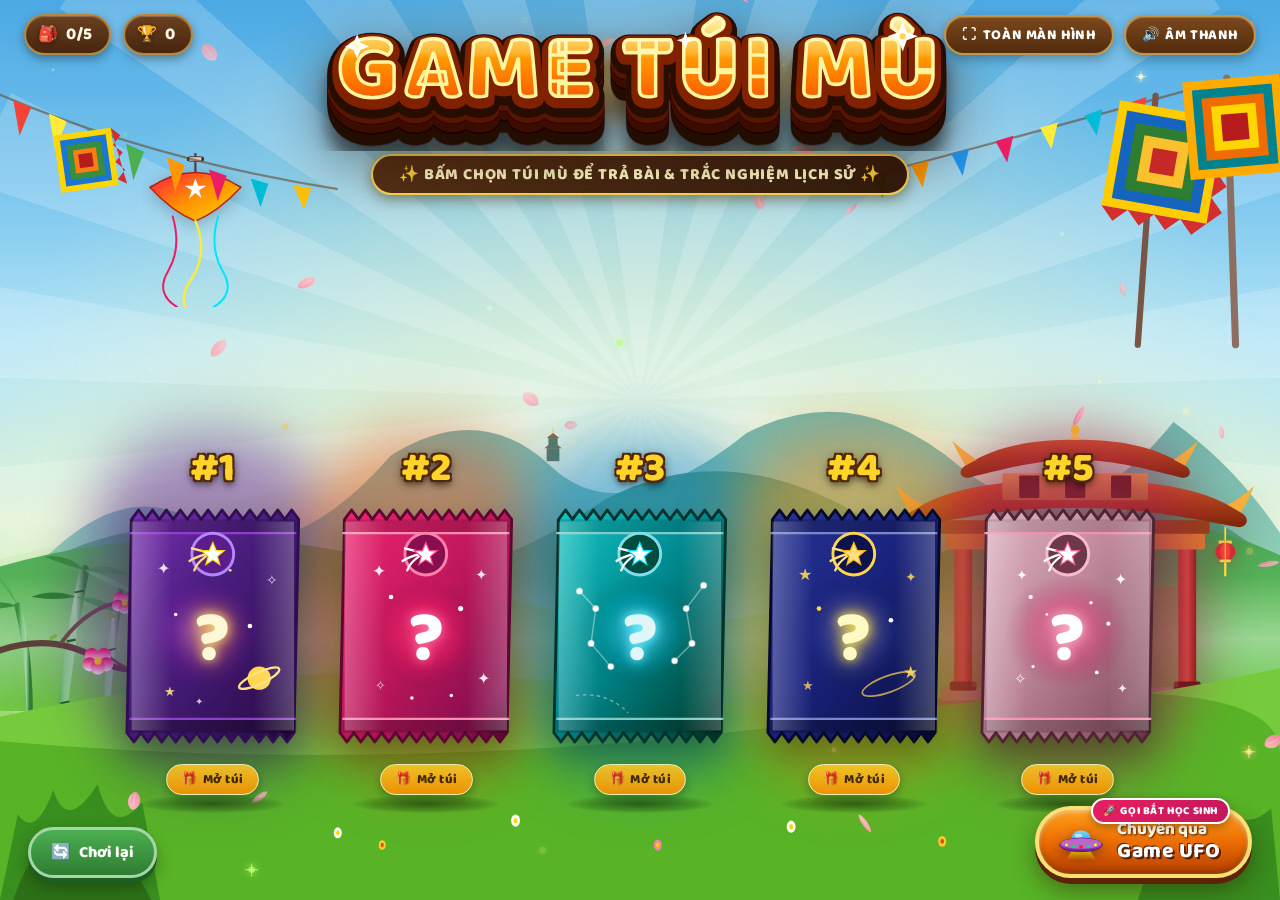
==== commit 778b3bfb: "Nang cap phong canh nen Viet Nam tuyet dep va hieu ung canh hoa dao roi lung linh" ====
--- a/tui-mu.html
+++ b/tui-mu.html
@@ -47,15 +47,15 @@
       inset: 0;
       z-index: 1;
       background: linear-gradient(180deg, 
-        #5db7e8 0%, 
-        #82cef0 22%, 
-        #bfe9f7 42%, 
-        #d8f4d0 60%, 
-        #96d860 85%, 
-        #70c440 100%);
-    }
-
-    /* Radiating Sunburst behind Title */
+        #4ba9e3 0%, 
+        #78c4ed 20%, 
+        #b4e5f7 38%, 
+        #dff3d8 58%, 
+        #9ad668 82%, 
+        #6dc23d 100%);
+    }
+
+    /* Radiating Sunburst behind Title with Gentle Breathing */
     .sunburst {
       position: absolute;
       top: -15%;
@@ -65,9 +65,15 @@
       height: 140vw;
       max-width: 1500px;
       max-height: 1500px;
-      background: radial-gradient(circle, rgba(255,255,255,0.7) 0%, rgba(255,248,180,0.35) 30%, rgba(255,255,255,0) 65%);
+      background: radial-gradient(circle, rgba(255,255,255,0.75) 0%, rgba(255,248,180,0.4) 30%, rgba(255,255,255,0) 65%);
       pointer-events: none;
       z-index: 2;
+      animation: sunburstBreathe 7s ease-in-out infinite alternate;
+    }
+
+    @keyframes sunburstBreathe {
+      0% { opacity: 0.82; transform: translateX(-50%) scale(0.96); }
+      100% { opacity: 1; transform: translateX(-50%) scale(1.05); }
     }
 
     .sun-rays {
@@ -79,7 +85,7 @@
       height: 1400px;
       background: repeating-conic-gradient(
         from 0deg,
-        rgba(255, 255, 255, 0.16) 0deg 8deg,
+        rgba(255, 255, 255, 0.18) 0deg 8deg,
         rgba(255, 255, 255, 0) 8deg 16deg
       );
       border-radius: 50%;
@@ -93,15 +99,205 @@
       to { transform: translateX(-50%) rotate(360deg); }
     }
 
+    /* ==========================================================
+       ANIMATED SKY ELEMENTS (Clouds, Birds, Flute Kite)
+       ========================================================== */
+    .sky-clouds-wrap {
+      position: absolute;
+      top: 0;
+      left: 0;
+      width: 100%;
+      height: 60vh;
+      pointer-events: none;
+      z-index: 3;
+      overflow: hidden;
+    }
+
+    .cloud-cluster {
+      position: absolute;
+      pointer-events: none;
+      will-change: transform;
+    }
+
+    .cloud-1 {
+      top: 9%;
+      left: -220px;
+      width: clamp(140px, 16vw, 240px);
+      animation: cloudDriftSlow 75s linear infinite;
+    }
+
+    .cloud-2 {
+      top: 22%;
+      left: -280px;
+      width: clamp(170px, 19vw, 290px);
+      animation: cloudDriftMid 58s linear infinite 14s;
+    }
+
+    .cloud-3 {
+      top: 36%;
+      left: -180px;
+      width: clamp(120px, 13vw, 200px);
+      animation: cloudDriftFast 85s linear infinite 32s;
+    }
+
+    @keyframes cloudDriftSlow {
+      from { transform: translateX(0); }
+      to { transform: translateX(calc(100vw + 420px)); }
+    }
+    @keyframes cloudDriftMid {
+      from { transform: translateX(0); }
+      to { transform: translateX(calc(100vw + 460px)); }
+    }
+    @keyframes cloudDriftFast {
+      from { transform: translateX(0); }
+      to { transform: translateX(calc(100vw + 360px)); }
+    }
+
+    /* Spring Swallows (Đàn chim én mùa xuân chao lượn) */
+    .swallow-flock {
+      position: absolute;
+      top: 14%;
+      left: -120px;
+      pointer-events: none;
+      z-index: 3;
+      animation: flockFlight 34s cubic-bezier(0.35, 0, 0.25, 1) infinite 4s;
+    }
+
+    @keyframes flockFlight {
+      0% {
+        transform: translate(-100px, 50px) scale(0.65);
+        opacity: 0;
+      }
+      10% { opacity: 0.92; }
+      50% {
+        transform: translate(55vw, -35px) scale(0.88);
+        opacity: 0.88;
+      }
+      88% { opacity: 0.85; }
+      100% {
+        transform: translate(calc(100vw + 120px), -65px) scale(0.6);
+        opacity: 0;
+      }
+    }
+
+    .swallow-svg {
+      width: 25px;
+      height: 17px;
+      display: inline-block;
+      filter: drop-shadow(0 2px 5px rgba(0,0,0,0.25));
+      animation: birdWing 0.55s ease-in-out infinite alternate;
+    }
+    .swallow-svg.bird-2 {
+      margin-left: 12px;
+      margin-top: 10px;
+      animation-delay: 0.16s;
+    }
+    .swallow-svg.bird-3 {
+      margin-left: 8px;
+      margin-top: -8px;
+      animation-delay: 0.3s;
+    }
+
+    @keyframes birdWing {
+      0% { transform: scaleY(0.72) rotate(-3deg); }
+      100% { transform: scaleY(1.22) rotate(4deg); }
+    }
+
+    /* Traditional Vietnamese Flute Kite (Cánh diều sáo truyền thống) */
+    .flying-kite-wrap {
+      position: absolute;
+      top: 16%;
+      left: 11vw;
+      width: clamp(75px, 8.5vw, 118px);
+      height: auto;
+      z-index: 3;
+      pointer-events: none;
+      animation: kiteHover 7.5s ease-in-out infinite alternate;
+      transform-origin: top center;
+    }
+
+    @keyframes kiteHover {
+      0% {
+        transform: translate(0, 0) rotate(-6deg);
+      }
+      50% {
+        transform: translate(18px, -20px) rotate(5deg);
+      }
+      100% {
+        transform: translate(-14px, -10px) rotate(-4deg);
+      }
+    }
+
+    .kite-tail-1, .kite-tail-2, .kite-tail-3 {
+      animation: tailWave 2.8s ease-in-out infinite alternate;
+      transform-origin: top center;
+    }
+    .kite-tail-2 { animation-delay: 0.45s; }
+    .kite-tail-3 { animation-delay: 0.9s; }
+
+    @keyframes tailWave {
+      0% { transform: scaleX(0.85) skewX(-5deg); }
+      100% { transform: scaleX(1.15) skewX(7deg); }
+    }
+
     /* Distant mountain backdrop */
     .mountains-svg {
+      position: absolute;
+      bottom: 21vh;
+      left: 0;
+      width: 100%;
+      height: 42vh;
+      z-index: 4;
+      pointer-events: none;
+    }
+
+    /* Rolling valley mist layer */
+    .mist-layer {
       position: absolute;
       bottom: 22vh;
       left: 0;
       width: 100%;
-      height: 40vh;
-      z-index: 3;
+      height: 14vh;
+      z-index: 5;
       pointer-events: none;
+      background: linear-gradient(180deg, rgba(255, 255, 255, 0) 0%, rgba(225, 248, 238, 0.42) 50%, rgba(255, 255, 255, 0) 100%);
+      animation: mistDrift 14s ease-in-out infinite alternate;
+    }
+
+    @keyframes mistDrift {
+      0% { transform: translateX(-2%) scaleY(0.92); opacity: 0.45; }
+      100% { transform: translateX(2%) scaleY(1.18); opacity: 0.72; }
+    }
+
+    /* Left Heritage Scenery (Bamboo Grove, Lotus Pond, Spring Blossoms) */
+    .heritage-scenery-left {
+      position: absolute;
+      bottom: 8vh;
+      left: 0;
+      width: clamp(260px, 32vw, 480px);
+      height: auto;
+      z-index: 6;
+      pointer-events: none;
+      filter: drop-shadow(0 14px 24px rgba(22, 55, 15, 0.34));
+    }
+
+    .bamboo-cluster {
+      transform-origin: bottom center;
+      animation: bambooBreeze 7s ease-in-out infinite alternate;
+    }
+    @keyframes bambooBreeze {
+      0% { transform: rotate(0deg); }
+      50% { transform: rotate(1.5deg) skewX(0.8deg); }
+      100% { transform: rotate(-0.9deg) skewX(-0.5deg); }
+    }
+
+    .peach-branch-group {
+      transform-origin: 0% 50%;
+      animation: peachSway 5.5s ease-in-out infinite alternate;
+    }
+    @keyframes peachSway {
+      0% { transform: rotate(0deg); }
+      100% { transform: rotate(2deg); }
     }
 
     /* Vietnamese Temple Gate / Pagoda on Right */
@@ -111,9 +307,22 @@
       bottom: 18vh;
       width: clamp(240px, 28vw, 420px);
       height: auto;
-      z-index: 5;
+      z-index: 7;
       pointer-events: none;
       filter: drop-shadow(0 15px 25px rgba(28, 60, 15, 0.35));
+    }
+
+    /* Red Silk Lanterns swaying on the Pagoda Gate */
+    .pagoda-lantern {
+      transform-origin: top center;
+      animation: lanternSwing 3.6s ease-in-out infinite alternate;
+    }
+    .pagoda-lantern.right-lantern {
+      animation-delay: 0.85s;
+    }
+    @keyframes lanternSwing {
+      0% { transform: rotate(-8deg); }
+      100% { transform: rotate(8deg); }
     }
 
     /* Grassy rolling foreground */
@@ -123,8 +332,39 @@
       left: 0;
       width: 100%;
       height: 38vh;
-      z-index: 6;
+      z-index: 8;
       pointer-events: none;
+    }
+
+    /* Spring Butterflies (Bướm xuân chao lượn) */
+    .butterfly-wrap {
+      position: absolute;
+      bottom: 24vh;
+      left: 36vw;
+      width: 32px;
+      height: 32px;
+      pointer-events: none;
+      z-index: 9;
+      animation: butterflyFlight 18s ease-in-out infinite;
+    }
+
+    @keyframes butterflyFlight {
+      0% { transform: translate(0, 0) scale(0.9); }
+      25% { transform: translate(60px, -35px) scale(1.05) rotate(15deg); }
+      50% { transform: translate(140px, -15px) scale(0.85) rotate(-10deg); }
+      75% { transform: translate(80px, -60px) scale(1) rotate(20deg); }
+      100% { transform: translate(0, 0) scale(0.9); }
+    }
+
+    .butterfly-svg {
+      width: 26px;
+      height: 26px;
+      animation: butterflyFlap 0.28s ease-in-out infinite alternate;
+      transform-origin: center center;
+    }
+    @keyframes butterflyFlap {
+      0% { transform: scaleX(0.3) rotate(-5deg); }
+      100% { transform: scaleX(1.1) rotate(5deg); }
     }
 
     /* Buntings & Vietnamese 5-Color Festival Flags */
@@ -134,8 +374,18 @@
       left: 0;
       width: 100%;
       height: 45vh;
-      z-index: 7;
+      z-index: 9;
       pointer-events: none;
+    }
+
+    /* Ambient Sparks & Falling Petals Canvas */
+    .ambient-sparks {
+      position: absolute;
+      inset: 0;
+      width: 100%;
+      height: 100%;
+      pointer-events: none;
+      z-index: 10;
     }
 
     /* ==========================================================
@@ -1415,11 +1665,238 @@
   <div class="sun-rays"></div>
 
   <!-- Mountain Silhouettes -->
-  <svg class="mountains-svg" viewBox="0 0 1440 320" preserveAspectRatio="none" xmlns="http://www.w3.org/2000/svg">
-    <!-- Far mountain layer -->
-    <path d="M0,240 Q180,90 420,190 T900,140 Q1180,70 1440,210 L1440,320 L0,320 Z" fill="#88c78c" opacity="0.6"/>
-    <!-- Near mountain layer -->
-    <path d="M0,210 Q280,120 620,230 T1260,180 Q1380,150 1440,190 L1440,320 L0,320 Z" fill="#6bb575" opacity="0.75"/>
+  <!-- Animated Sky Elements: Fluffy Clouds, Spring Swallows, Vietnamese Flute Kite -->
+  <div class="sky-clouds-wrap">
+    <!-- Cloud 1 -->
+    <div class="cloud-cluster cloud-1">
+      <svg viewBox="0 0 160 65" class="cloud-svg">
+        <path d="M25,50 A20,20 0 0,1 45,25 A30,30 0 0,1 95,20 A24,24 0 0,1 135,35 A18,18 0 0,1 155,50 A12,12 0 0,1 145,62 L20,62 A12,12 0 0,1 25,50 Z" fill="#ffffff" opacity="0.82" filter="drop-shadow(0 6px 12px rgba(80, 160, 220, 0.22))"/>
+      </svg>
+    </div>
+    <!-- Cloud 2 -->
+    <div class="cloud-cluster cloud-2">
+      <svg viewBox="0 0 200 75" class="cloud-svg">
+        <path d="M30,60 A24,24 0 0,1 58,30 A36,36 0 0,1 120,22 A28,28 0 0,1 168,40 A22,22 0 0,1 190,60 A14,14 0 0,1 180,72 L22,72 A14,14 0 0,1 30,60 Z" fill="#ffffff" opacity="0.75" filter="drop-shadow(0 8px 14px rgba(80, 160, 220, 0.2))"/>
+      </svg>
+    </div>
+    <!-- Cloud 3 -->
+    <div class="cloud-cluster cloud-3">
+      <svg viewBox="0 0 140 50" class="cloud-svg">
+        <path d="M20,40 A16,16 0 0,1 38,20 A24,24 0 0,1 80,16 A20,20 0 0,1 115,28 A14,14 0 0,1 135,40 L15,40 Z" fill="#ffffff" opacity="0.6"/>
+      </svg>
+    </div>
+  </div>
+
+  <!-- Flock of Spring Swallows (Đàn chim én mùa xuân chao liệng) -->
+  <div class="swallow-flock">
+    <svg class="swallow-svg bird-1" viewBox="0 0 32 20">
+      <path d="M0,8 Q10,0 16,8 Q22,0 32,8 Q20,12 16,20 Q12,12 0,8 Z" fill="#212121"/>
+    </svg>
+    <svg class="swallow-svg bird-2" viewBox="0 0 32 20">
+      <path d="M0,8 Q10,0 16,8 Q22,0 32,8 Q20,12 16,20 Q12,12 0,8 Z" fill="#37474f"/>
+    </svg>
+    <svg class="swallow-svg bird-3" viewBox="0 0 32 20">
+      <path d="M0,8 Q10,0 16,8 Q22,0 32,8 Q20,12 16,20 Q12,12 0,8 Z" fill="#455a64"/>
+    </svg>
+  </div>
+
+  <!-- Traditional Vietnamese Flute Kite (Cánh diều sáo bay lượn trên nền trời) -->
+  <div class="flying-kite-wrap">
+    <svg class="flute-kite-svg" viewBox="0 0 120 180">
+      <defs>
+        <linearGradient id="kiteGrad" x1="0" y1="0" x2="1" y2="1">
+          <stop offset="0%" stop-color="#ff1744"/>
+          <stop offset="50%" stop-color="#ff9100"/>
+          <stop offset="100%" stop-color="#ffd600"/>
+        </linearGradient>
+      </defs>
+      <!-- Bamboo Spine & Bow -->
+      <path d="M60,10 L60,85" stroke="#5d4037" stroke-width="2.5"/>
+      <path d="M10,48 Q60,20 110,48" stroke="#5d4037" stroke-width="2.5" fill="none"/>
+      <!-- Crescent Wing Surface (Cánh diều cong mềm mại) -->
+      <path d="M10,48 Q60,15 110,48 Q85,75 60,85 Q35,75 10,48 Z" fill="url(#kiteGrad)" stroke="#b71c1c" stroke-width="1.5" filter="drop-shadow(0 4px 8px rgba(0,0,0,0.22))"/>
+      <!-- Golden Star / Emblem -->
+      <polygon points="60,38 63,46 72,46 64,51 67,60 60,54 53,60 56,51 48,46 57,46" fill="#ffffff"/>
+      <!-- Bamboo Flute (Sáo diều) -->
+      <rect x="52" y="14" width="16" height="5" rx="2" fill="#d7ccc8" stroke="#4e342e" stroke-width="1"/>
+      <ellipse cx="52" cy="16.5" rx="1.5" ry="2.5" fill="#3e2723"/>
+      <ellipse cx="68" cy="16.5" rx="1.5" ry="2.5" fill="#3e2723"/>
+      <!-- Flowing Ribbon Streamer Tails -->
+      <path class="kite-tail-1" d="M35,80 Q45,115 30,140 T40,180" fill="none" stroke="#e91e63" stroke-width="2.2" stroke-linecap="round"/>
+      <path class="kite-tail-2" d="M60,85 Q75,120 55,150 T65,190" fill="none" stroke="#ffeb3b" stroke-width="2.6" stroke-linecap="round"/>
+      <path class="kite-tail-3" d="M85,80 Q75,115 90,140 T80,180" fill="none" stroke="#00e5ff" stroke-width="2.2" stroke-linecap="round"/>
+    </svg>
+  </div>
+
+  <!-- Majestic Vietnamese Karst Mountains (Dãy núi đá vôi Tràng An & non nước hữu tình) -->
+  <svg class="mountains-svg" viewBox="0 0 1440 340" preserveAspectRatio="none" xmlns="http://www.w3.org/2000/svg">
+    <defs>
+      <!-- Karst Gradients -->
+      <linearGradient id="karstFarGrad" x1="0" y1="0" x2="0" y2="1">
+        <stop offset="0%" stop-color="#5ca9a2" stop-opacity="0.85"/>
+        <stop offset="60%" stop-color="#80cbb5" stop-opacity="0.75"/>
+        <stop offset="100%" stop-color="#bfe8d4" stop-opacity="0.6"/>
+      </linearGradient>
+      <linearGradient id="karstMidGrad" x1="0" y1="0" x2="0" y2="1">
+        <stop offset="0%" stop-color="#469376"/>
+        <stop offset="50%" stop-color="#5eb592"/>
+        <stop offset="100%" stop-color="#8fd6b3"/>
+      </linearGradient>
+      <linearGradient id="hillNearGrad" x1="0" y1="0" x2="0" y2="1">
+        <stop offset="0%" stop-color="#48a85f"/>
+        <stop offset="100%" stop-color="#76cc49"/>
+      </linearGradient>
+    </defs>
+
+    <!-- Layer 1: Distant Misty Karst Peaks (Núi đá vôi xa xa) -->
+    <path d="M0,250 
+             Q120,120 220,170 
+             T440,110 
+             Q540,60 620,120 
+             T840,90 
+             Q960,40 1080,120 
+             T1320,80 
+             Q1390,120 1440,180 
+             L1440,340 L0,340 Z" fill="url(#karstFarGrad)"/>
+
+    <!-- Mountain Temple / Pagoda Tower on Far Peak (Ngọn tháp cổ trên đỉnh núi) -->
+    <g transform="translate(615, 88) scale(0.65)" opacity="0.8">
+      <rect x="0" y="24" width="22" height="18" fill="#3a5a40"/>
+      <path d="M-4,24 L11,14 L26,24 Z" fill="#8d3a1f"/>
+      <rect x="3" y="10" width="16" height="14" fill="#3a5a40"/>
+      <path d="M0,10 L11,3 L22,10 Z" fill="#8d3a1f"/>
+      <line x1="11" y1="3" x2="11" y2="-4" stroke="#ffd54f" stroke-width="2"/>
+    </g>
+
+    <!-- Layer 2: Mid-range Karst Ridges with Atmospheric Depth -->
+    <path d="M0,230 
+             Q160,140 320,200 
+             T680,150 
+             Q820,90 980,170 
+             T1300,140 
+             Q1380,170 1440,210 
+             L1440,340 L0,340 Z" fill="url(#karstMidGrad)" opacity="0.9"/>
+
+    <!-- Layer 3: Sunlit Rolling Hills in Fore-Backdrop -->
+    <path d="M0,210 
+             Q260,150 540,230 
+             T1100,180 
+             Q1280,140 1440,200 
+             L1440,340 L0,340 Z" fill="url(#hillNearGrad)"/>
+  </svg>
+
+  <!-- Rolling Valley Mist Layer -->
+  <div class="mist-layer"></div>
+
+  <!-- Left Heritage Scenery (Cụm tre trúc làng quê, cành hoa đào & đầm sen) -->
+  <svg class="heritage-scenery-left" viewBox="0 0 460 380" xmlns="http://www.w3.org/2000/svg">
+    <defs>
+      <linearGradient id="bambooGrad" x1="0" y1="0" x2="1" y2="0">
+        <stop offset="0%" stop-color="#388e3c"/>
+        <stop offset="35%" stop-color="#81c784"/>
+        <stop offset="70%" stop-color="#a5d6a7"/>
+        <stop offset="100%" stop-color="#2e7d32"/>
+      </linearGradient>
+      <linearGradient id="lotusPink" x1="0" y1="1" x2="0" y2="0">
+        <stop offset="0%" stop-color="#ffffff"/>
+        <stop offset="50%" stop-color="#ff80ab"/>
+        <stop offset="100%" stop-color="#f50057"/>
+      </linearGradient>
+      <linearGradient id="leafGrad" x1="0" y1="0" x2="0" y2="1">
+        <stop offset="0%" stop-color="#4caf50"/>
+        <stop offset="100%" stop-color="#1b5e20"/>
+      </linearGradient>
+    </defs>
+
+    <!-- Bamboo Grove (Lũy tre xanh làng quê) with swaying animation -->
+    <g class="bamboo-cluster">
+      <!-- Stalk 1 -->
+      <path d="M60,380 C65,280 75,180 95,90" stroke="url(#bambooGrad)" stroke-width="11" fill="none" stroke-linecap="round"/>
+      <line x1="62" y1="310" x2="72" y2="308" stroke="#1b5e20" stroke-width="3"/>
+      <line x1="68" y1="240" x2="78" y2="238" stroke="#1b5e20" stroke-width="3"/>
+      <line x1="75" y1="170" x2="85" y2="168" stroke="#1b5e20" stroke-width="2.5"/>
+      <line x1="84" y1="115" x2="94" y2="113" stroke="#1b5e20" stroke-width="2"/>
+
+      <!-- Stalk 2 -->
+      <path d="M110,380 C115,290 120,200 135,110" stroke="url(#bambooGrad)" stroke-width="8.5" fill="none" stroke-linecap="round"/>
+      <line x1="112" y1="320" x2="120" y2="318" stroke="#1b5e20" stroke-width="2.5"/>
+      <line x1="116" y1="250" x2="124" y2="248" stroke="#1b5e20" stroke-width="2.5"/>
+      <line x1="122" y1="180" x2="130" y2="178" stroke="#1b5e20" stroke-width="2"/>
+
+      <!-- Stalk 3 -->
+      <path d="M30,380 C32,290 40,210 20,130" stroke="url(#bambooGrad)" stroke-width="7.5" fill="none" stroke-linecap="round"/>
+
+      <!-- Bamboo Leaves (Tán lá tre rợp bóng) -->
+      <g class="bamboo-leaves">
+        <path d="M95,90 Q120,80 145,95 Q120,95 95,90 Z" fill="#43a047"/>
+        <path d="M95,90 Q125,95 150,115 Q125,110 95,90 Z" fill="#66bb6a"/>
+        <path d="M95,90 Q75,70 50,75 Q75,85 95,90 Z" fill="#388e3c"/>
+        <path d="M85,120 Q120,120 140,140 Q115,135 85,120 Z" fill="#43a047"/>
+        <path d="M85,120 Q60,110 35,120 Q60,125 85,120 Z" fill="#2e7d32"/>
+        <path d="M135,110 Q165,100 190,115 Q165,115 135,110 Z" fill="#66bb6a"/>
+        <path d="M135,110 Q160,125 180,145 Q155,135 135,110 Z" fill="#43a047"/>
+        <path d="M20,130 Q-5,120 -30,135 Q-5,135 20,130 Z" fill="#388e3c"/>
+        <path d="M20,130 Q10,105 -5,95 Q10,115 20,130 Z" fill="#4caf50"/>
+      </g>
+    </g>
+
+    <!-- Flowering Peach Blossom Branch (Cành hoa đào tươi thắm mùa xuân) -->
+    <g class="peach-branch-group">
+      <!-- Wood Branch -->
+      <path d="M0,180 Q60,160 110,190 T180,170" fill="none" stroke="#5d4037" stroke-width="7" stroke-linecap="round"/>
+      <path d="M70,170 Q100,130 140,125" fill="none" stroke="#6d4c41" stroke-width="4.5" stroke-linecap="round"/>
+      <path d="M120,185 Q150,210 175,205" fill="none" stroke="#6d4c41" stroke-width="3" stroke-linecap="round"/>
+
+      <!-- Blossoms -->
+      <g transform="translate(140, 125) scale(0.95)">
+        <circle cx="-6" cy="-4" r="7" fill="url(#lotusPink)"/>
+        <circle cx="6" cy="-4" r="7" fill="url(#lotusPink)"/>
+        <circle cx="-8" cy="5" r="7" fill="url(#lotusPink)"/>
+        <circle cx="8" cy="5" r="7" fill="url(#lotusPink)"/>
+        <circle cx="0" cy="8" r="7" fill="url(#lotusPink)"/>
+        <circle cx="0" cy="2" r="3.5" fill="#ffd600"/>
+      </g>
+      <g transform="translate(110, 190) scale(1.15)">
+        <circle cx="-6" cy="-4" r="7" fill="url(#lotusPink)"/>
+        <circle cx="6" cy="-4" r="7" fill="url(#lotusPink)"/>
+        <circle cx="-8" cy="5" r="7" fill="url(#lotusPink)"/>
+        <circle cx="8" cy="5" r="7" fill="url(#lotusPink)"/>
+        <circle cx="0" cy="8" r="7" fill="url(#lotusPink)"/>
+        <circle cx="0" cy="2" r="3.5" fill="#ffd600"/>
+      </g>
+      <g transform="translate(180, 170) scale(0.85)">
+        <circle cx="-5" cy="-3" r="6" fill="url(#lotusPink)"/>
+        <circle cx="5" cy="-3" r="6" fill="url(#lotusPink)"/>
+        <circle cx="0" cy="5" r="6" fill="url(#lotusPink)"/>
+        <circle cx="0" cy="1" r="2.5" fill="#ffd600"/>
+      </g>
+      <!-- Green buds & leaves -->
+      <ellipse cx="60" cy="165" rx="5" ry="2.2" transform="rotate(-30 60 165)" fill="#7cb342"/>
+      <ellipse cx="125" cy="140" rx="6" ry="2.6" transform="rotate(25 125 140)" fill="#7cb342"/>
+      <ellipse cx="165" cy="175" rx="5" ry="2.2" transform="rotate(-40 165 175)" fill="#7cb342"/>
+    </g>
+
+    <!-- Lotus Pond on Lower Left (Đầm sen nở hoa ngát hương) -->
+    <g class="lotus-pond">
+      <ellipse cx="190" cy="358" rx="160" ry="22" fill="#5fbcd3" opacity="0.6"/>
+      <ellipse cx="190" cy="358" rx="140" ry="16" fill="#3aa8c2" opacity="0.45"/>
+      <ellipse cx="150" cy="352" rx="36" ry="13" fill="url(#leafGrad)"/>
+      <path d="M150,352 L172,346" stroke="#81c784" stroke-width="1.5"/>
+      <ellipse cx="230" cy="360" rx="44" ry="15" fill="url(#leafGrad)"/>
+      <path d="M230,360 L256,354" stroke="#81c784" stroke-width="1.5"/>
+      <ellipse cx="90" cy="362" rx="26" ry="9" fill="url(#leafGrad)"/>
+
+      <!-- Lotus Flower 1 (Blooming) -->
+      <g transform="translate(180, 334) scale(0.95)">
+        <path d="M-15,10 C-18,-5 0,-18 0,-18 C0,-18 18,-5 15,10 Z" fill="url(#lotusPink)"/>
+        <path d="M-22,12 C-22,0 -5,-12 0,-15 C5,-12 22,0 22,12 Z" fill="url(#lotusPink)" opacity="0.85"/>
+        <ellipse cx="0" cy="2" rx="4" ry="5" fill="#fbc02d"/>
+      </g>
+      <!-- Lotus Flower 2 (Bud) -->
+      <g transform="translate(245, 344) scale(0.75)">
+        <path d="M-10,8 C-12,-3 0,-14 0,-14 C0,-14 12,-3 10,8 Z" fill="url(#lotusPink)"/>
+      </g>
+    </g>
   </svg>
 
   <!-- Traditional Pagoda / Temple Gate on the Right -->
@@ -1473,6 +1950,28 @@
     <path d="M12,79 Q5,68 0,55 Q10,65 24,72 Z" fill="#f5af3d"/>
     <path d="M308,79 Q315,68 320,55 Q310,65 296,72 Z" fill="#f5af3d"/>
 
+    <!-- Left Hanging Red Silk Lantern (Đèn lồng đỏ) -->
+    <g class="pagoda-lantern" transform="translate(26, 92)">
+      <line x1="0" y1="0" x2="0" y2="12" stroke="#ffeb3b" stroke-width="1.5"/>
+      <rect x="-6" y="12" width="12" height="3" rx="1" fill="#ffd54f"/>
+      <ellipse cx="0" cy="22" rx="9" ry="8" fill="#d32f2f" filter="drop-shadow(0 2px 5px rgba(211, 47, 47, 0.45))"/>
+      <ellipse cx="0" cy="22" rx="4.5" ry="8" fill="#f44336"/>
+      <line x1="0" y1="14" x2="0" y2="30" stroke="#ffca28" stroke-width="1"/>
+      <rect x="-5" y="29" width="10" height="2.5" rx="1" fill="#ffd54f"/>
+      <line x1="0" y1="31.5" x2="0" y2="44" stroke="#ffeb3b" stroke-width="2"/>
+    </g>
+
+    <!-- Right Hanging Red Silk Lantern -->
+    <g class="pagoda-lantern right-lantern" transform="translate(294, 92)">
+      <line x1="0" y1="0" x2="0" y2="12" stroke="#ffeb3b" stroke-width="1.5"/>
+      <rect x="-6" y="12" width="12" height="3" rx="1" fill="#ffd54f"/>
+      <ellipse cx="0" cy="22" rx="9" ry="8" fill="#d32f2f" filter="drop-shadow(0 2px 5px rgba(211, 47, 47, 0.45))"/>
+      <ellipse cx="0" cy="22" rx="4.5" ry="8" fill="#f44336"/>
+      <line x1="0" y1="14" x2="0" y2="30" stroke="#ffca28" stroke-width="1"/>
+      <rect x="-5" y="29" width="10" height="2.5" rx="1" fill="#ffd54f"/>
+      <line x1="0" y1="31.5" x2="0" y2="44" stroke="#ffeb3b" stroke-width="2"/>
+    </g>
+
     <!-- Upper Pavilion / Bell Tower -->
     <rect x="95" y="44" width="130" height="24" rx="2" fill="url(#wallGrad)"/>
     <rect x="110" y="46" width="18" height="20" rx="1" fill="#4d240d"/>
@@ -1499,9 +1998,37 @@
     <!-- Wild grass clumps & leaves on bottom-left -->
     <path d="M0,280 L20,210 Q40,230 60,190 Q75,225 110,185 Q125,230 160,200 L180,280 Z" fill="#388e1e"/>
     <path d="M15,280 Q45,215 90,235 Q130,220 170,280 Z" fill="#2d6f16"/>
+    <!-- Wild daisies and spring blooms scattered in meadow -->
+    <g class="meadow-flowers">
+      <circle cx="380" cy="225" r="4.5" fill="#ffffff"/>
+      <circle cx="380" cy="225" r="2" fill="#ffd600"/>
+      <circle cx="430" cy="235" r="4" fill="#ffca28"/>
+      <circle cx="430" cy="235" r="1.8" fill="#e65100"/>
+      <circle cx="580" cy="215" r="5" fill="#ffffff"/>
+      <circle cx="580" cy="215" r="2.2" fill="#ffd600"/>
+      <circle cx="740" cy="235" r="4.5" fill="#ff80ab"/>
+      <circle cx="740" cy="235" r="2" fill="#ffd600"/>
+      <circle cx="890" cy="220" r="5" fill="#ffffff"/>
+      <circle cx="890" cy="220" r="2.2" fill="#ffd600"/>
+      <circle cx="1060" cy="232" r="4.5" fill="#ffca28"/>
+      <circle cx="1060" cy="232" r="2" fill="#d84315"/>
+    </g>
     <!-- Grass clumps on bottom-right -->
     <path d="M1280,280 L1310,215 Q1335,235 1370,195 Q1395,228 1430,205 L1440,280 Z" fill="#388e1e"/>
   </svg>
+
+  <!-- Spring Butterfly (Bướm xuân chao lượn) -->
+  <div class="butterfly-wrap">
+    <svg class="butterfly-svg" viewBox="0 0 30 30">
+      <path d="M15,15 Q5,5 3,12 Q0,20 15,17" fill="#ffeb3b" stroke="#f57f17" stroke-width="0.8"/>
+      <path d="M15,15 Q25,5 27,12 Q30,20 15,17" fill="#ffeb3b" stroke="#f57f17" stroke-width="0.8"/>
+      <path d="M15,17 Q6,20 8,26 Q12,28 15,19" fill="#ff7043" stroke="#d84315" stroke-width="0.7"/>
+      <path d="M15,17 Q24,20 22,26 Q18,28 15,19" fill="#ff7043" stroke="#d84315" stroke-width="0.7"/>
+      <ellipse cx="15" cy="17" rx="1.5" ry="6" fill="#3e2723"/>
+      <line x1="15" y1="11" x2="11" y2="6" stroke="#3e2723" stroke-width="0.8"/>
+      <line x1="15" y1="11" x2="19" y2="6" stroke="#3e2723" stroke-width="0.8"/>
+    </svg>
+  </div>
 
   <!-- Bunting Pennants & Vietnamese Festival Flags (Cờ Ngũ Sắc) -->
   <svg class="festive-decorations" viewBox="0 0 1440 320" xmlns="http://www.w3.org/2000/svg">
@@ -2915,21 +3442,88 @@
     h = canvas.height = window.innerHeight;
   });
 
-  const SPARKS_COUNT = 38;
+  // 1. Golden Fireflies & Stardust (Đom đóm & Tinh tú lấp lánh)
+  const SPARKS_COUNT = 34;
   const sparks = Array.from({ length: SPARKS_COUNT }, () => ({
     x: Math.random() * w,
     y: Math.random() * h,
-    size: Math.random() * 2.6 + 1.2,
-    speedY: Math.random() * 0.45 + 0.22,
-    speedX: (Math.random() - 0.5) * 0.35,
+    size: Math.random() * 2.5 + 1.2,
+    speedY: Math.random() * 0.42 + 0.18,
+    speedX: (Math.random() - 0.5) * 0.32,
     opacity: Math.random() * 0.65 + 0.35,
-    pulseSpeed: Math.random() * 0.03 + 0.015,
-    pulse: Math.random() * Math.PI,
+    pulseSpeed: Math.random() * 0.028 + 0.014,
+    pulse: Math.random() * Math.PI * 2,
     color: Math.random() > 0.4 ? '#fff9c4' : (Math.random() > 0.5 ? '#ffd54f' : '#b2ff59')
   }));
 
+  // 2. Swirling Peach Blossom Petals (Cánh hoa đào rơi chao nghiêng trong gió)
+  const PETALS_COUNT = 32;
+  const petals = Array.from({ length: PETALS_COUNT }, () => ({
+    x: Math.random() * (w + 200) - 100,
+    y: Math.random() * h - 20,
+    size: Math.random() * 5 + 6.5,
+    speedY: Math.random() * 0.75 + 0.65,
+    speedX: Math.random() * 0.7 + 0.45,
+    sway: Math.random() * Math.PI * 2,
+    swaySpeed: Math.random() * 0.035 + 0.02,
+    swayRadius: Math.random() * 18 + 12,
+    rotation: Math.random() * Math.PI * 2,
+    rotationSpeed: (Math.random() - 0.5) * 0.03,
+    flip: Math.random() * Math.PI * 2,
+    flipSpeed: Math.random() * 0.035 + 0.02,
+    opacity: Math.random() * 0.35 + 0.65,
+    color1: Math.random() > 0.3 ? '#ff8da1' : '#ff6f91',
+    color2: '#ffcdd2'
+  }));
+
   function draw() {
     ctx.clearRect(0, 0, w, h);
+
+    // Render falling petals with 3D wind tumbling
+    petals.forEach(p => {
+      p.y += p.speedY;
+      p.x += p.speedX;
+      p.sway += p.swaySpeed;
+      p.rotation += p.rotationSpeed;
+      p.flip += p.flipSpeed;
+
+      if (p.y > h + 25 || p.x > w + 40) {
+        p.y = -25 - Math.random() * 50;
+        p.x = Math.random() * (w * 1.1) - w * 0.15;
+      }
+
+      const swayOffset = Math.sin(p.sway) * p.swayRadius;
+      const flipScale = Math.cos(p.flip);
+
+      ctx.save();
+      ctx.translate(p.x + swayOffset, p.y);
+      ctx.rotate(p.rotation);
+      ctx.scale(Math.abs(flipScale) < 0.1 ? 0.1 : flipScale, 1);
+      ctx.globalAlpha = p.opacity;
+
+      const grad = ctx.createLinearGradient(-p.size, -p.size, p.size, p.size);
+      grad.addColorStop(0, p.color1);
+      grad.addColorStop(1, p.color2);
+      ctx.fillStyle = grad;
+
+      ctx.beginPath();
+      ctx.moveTo(0, -p.size);
+      ctx.bezierCurveTo(p.size * 0.95, -p.size * 0.65, p.size * 0.85, p.size * 0.75, 0, p.size);
+      ctx.bezierCurveTo(-p.size * 0.85, p.size * 0.75, -p.size * 0.95, -p.size * 0.65, 0, -p.size);
+      ctx.fill();
+
+      // Delicate center vein
+      ctx.strokeStyle = 'rgba(255, 255, 255, 0.45)';
+      ctx.lineWidth = 0.8;
+      ctx.beginPath();
+      ctx.moveTo(0, -p.size * 0.65);
+      ctx.lineTo(0, p.size * 0.6);
+      ctx.stroke();
+
+      ctx.restore();
+    });
+
+    // Render golden fireflies
     sparks.forEach(s => {
       s.y -= s.speedY;
       s.x += s.speedX;
@@ -2946,13 +3540,13 @@
       ctx.globalAlpha = alpha;
       ctx.fillStyle = s.color;
       ctx.shadowColor = s.color;
-      ctx.shadowBlur = 8;
+      ctx.shadowBlur = 9;
       ctx.beginPath();
       ctx.arc(s.x, s.y, s.size, 0, Math.PI * 2);
       ctx.fill();
 
-      // Delicate sparkle star flare on bigger sparks
-      if (s.size > 2.5 && alpha > 0.55) {
+      // Star flare on brighter sparks
+      if (s.size > 2.4 && alpha > 0.55) {
         ctx.strokeStyle = '#ffffff';
         ctx.lineWidth = 0.8;
         ctx.beginPath();
@@ -2964,6 +3558,7 @@
       }
       ctx.restore();
     });
+
     requestAnimationFrame(draw);
   }
   requestAnimationFrame(draw);
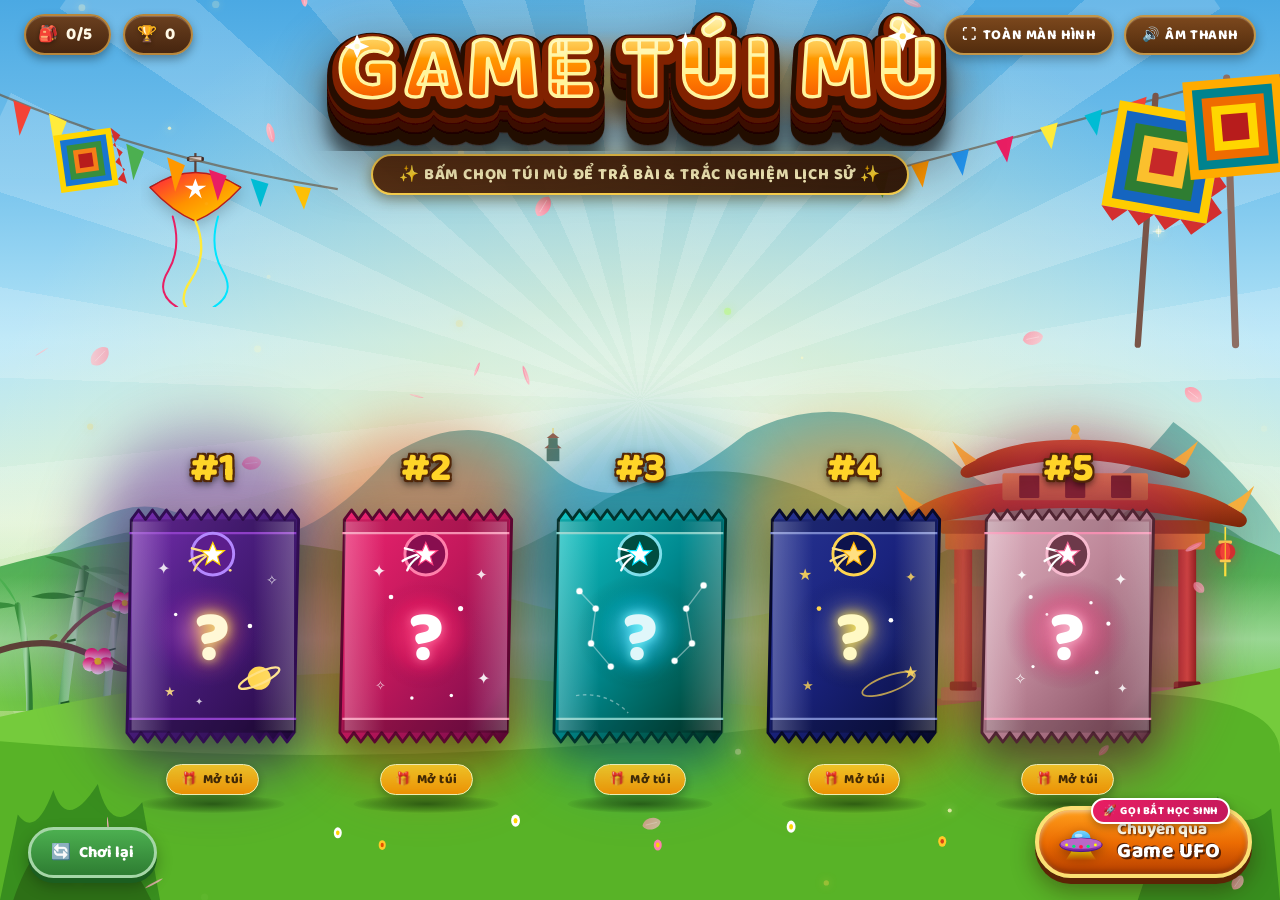
==== commit 06265f15: "Tang kich thuoc khung cau hoi trac nghiem va lam ro mau dung sai" ====
--- a/tui-mu.html
+++ b/tui-mu.html
@@ -1155,22 +1155,26 @@
     /* Wooden Scroll Plaque Board */
     .quiz-board {
       position: relative;
-      width: min(94vw, 780px);
+      width: min(95vw, 960px);
+      max-height: 92vh;
+      overflow-y: auto;
       background: #e8cca0;
       background-image: 
-        radial-gradient(ellipse at 50% 50%, #f3dec2 0%, #dfbe8d 70%, #d4ae78 100%);
-      border: 10px solid #73431d;
-      border-radius: 28px;
+        radial-gradient(ellipse at 50% 50%, #f7e6ce 0%, #dfbe8d 68%, #cca062 100%);
+      border: 10px solid #6b3a16;
+      border-radius: 30px;
       box-shadow: 
-        0 25px 60px rgba(0, 0, 0, 0.7),
-        inset 0 0 20px rgba(115, 67, 29, 0.4),
-        0 0 0 3px #cca25d;
-      padding: 44px 28px 26px;
+        0 25px 70px rgba(0, 0, 0, 0.75),
+        inset 0 0 25px rgba(107, 58, 22, 0.45),
+        0 0 0 4px #e0b368;
+      padding: 48px 36px 28px;
       transform: scale(0.85) translateY(20px);
       transition: transform 0.35s cubic-bezier(0.34, 1.56, 0.64, 1);
       display: flex;
       flex-direction: column;
       align-items: center;
+      scrollbar-width: thin;
+      scrollbar-color: #9c5c24 transparent;
     }
 
     .modal-overlay.active .quiz-board {
@@ -1217,10 +1221,10 @@
       background: linear-gradient(180deg, #784820 0%, #4d2a0e 100%);
       border: 2px solid #d4a961;
       border-radius: 50px;
-      padding: 4px 14px;
+      padding: 5px 16px;
       color: #ffd875;
       font-family: 'Baloo 2', cursive;
-      font-size: 18px;
+      font-size: 19px;
       font-weight: 800;
       box-shadow: 0 4px 8px rgba(0,0,0,0.3);
     }
@@ -1230,14 +1234,14 @@
       position: absolute;
       top: 14px;
       right: 18px;
-      width: 42px;
-      height: 42px;
+      width: 44px;
+      height: 44px;
       background: linear-gradient(180deg, #8a4e22 0%, #522709 100%);
       border: 3px solid #d4a961;
       border-radius: 50%;
       color: #ffd875;
       font-family: 'Baloo 2', sans-serif;
-      font-size: 20px;
+      font-size: 22px;
       font-weight: 900;
       display: flex;
       align-items: center;
@@ -1257,16 +1261,17 @@
     /* Question Banner (Dark brown carved wooden box with gold trim) */
     .question-banner {
       width: 100%;
-      background: linear-gradient(180deg, #532c12 0%, #361a07 100%);
-      border: 4px solid #caa058;
-      border-radius: 18px;
-      padding: 20px 24px;
+      background: linear-gradient(180deg, #4f280e 0%, #321604 100%);
+      border: 4.5px solid #d4a75b;
+      border-radius: 20px;
+      padding: 24px 34px;
       box-shadow: 
-        0 6px 16px rgba(0,0,0,0.35),
-        inset 0 2px 4px rgba(255,255,255,0.15);
+        0 8px 20px rgba(0,0,0,0.4),
+        inset 0 2px 4px rgba(255,255,255,0.18),
+        0 0 15px rgba(212, 167, 91, 0.25);
       position: relative;
-      margin-top: 14px;
-      margin-bottom: 22px;
+      margin-top: 16px;
+      margin-bottom: 24px;
       text-align: center;
     }
 
@@ -1274,40 +1279,41 @@
     .question-banner::before, .question-banner::after {
       content: '';
       position: absolute;
-      width: 14px;
-      height: 14px;
+      width: 16px;
+      height: 16px;
       border-color: #ffd700;
       border-style: solid;
     }
-    .question-banner::before { top: 6px; left: 6px; border-width: 3px 0 0 3px; }
-    .question-banner::after { bottom: 6px; right: 6px; border-width: 0 3px 3px 0; }
+    .question-banner::before { top: 8px; left: 8px; border-width: 3.5px 0 0 3.5px; }
+    .question-banner::after { bottom: 8px; right: 8px; border-width: 0 3.5px 3.5px 0; }
 
     .q-title {
       font-family: 'Baloo 2', cursive;
-      font-size: 16px;
+      font-size: clamp(17px, 1.8vw, 22px);
       font-weight: 800;
       color: #ffd54f;
       text-transform: uppercase;
-      letter-spacing: 1.2px;
-      margin-bottom: 6px;
+      letter-spacing: 1.5px;
+      margin-bottom: 8px;
+      text-shadow: 0 2px 5px rgba(0,0,0,0.6);
     }
 
     .q-text {
       font-family: 'Nunito', sans-serif;
-      font-size: clamp(17px, 2.1vw, 21px);
+      font-size: clamp(19.5px, 2.3vw, 25.5px);
       font-weight: 800;
-      color: #fff8e7;
-      line-height: 1.45;
-      text-shadow: 0 2px 4px rgba(0,0,0,0.5);
+      color: #fff9ea;
+      line-height: 1.48;
+      text-shadow: 0 2px 5px rgba(0,0,0,0.6);
     }
 
     /* 4 Big 3D Answer Buttons in 2x2 Grid */
     .answers-grid {
       display: grid;
       grid-template-columns: 1fr 1fr;
-      gap: 16px;
+      gap: 18px;
       width: 100%;
-      margin-bottom: 12px;
+      margin-bottom: 18px;
     }
 
     .answer-btn {
@@ -1316,29 +1322,31 @@
       align-items: center;
       justify-content: flex-start;
       text-align: left;
-      padding: 16px 20px;
-      border-radius: 16px;
+      padding: 20px 24px;
+      min-height: 76px;
+      border-radius: 18px;
       font-family: 'Nunito', sans-serif;
-      font-size: clamp(16px, 1.8vw, 19px);
+      font-size: clamp(17.5px, 2vw, 22px);
       font-weight: 800;
       color: #ffffff;
       cursor: pointer;
-      line-height: 1.35;
-      border: 3px solid rgba(255, 255, 255, 0.4);
-      transition: all 0.16s cubic-bezier(0.34, 1.56, 0.64, 1);
-      box-shadow: 0 6px 0 var(--btn-shadow), 0 10px 18px rgba(0,0,0,0.3);
+      line-height: 1.38;
+      border: 3.5px solid rgba(255, 255, 255, 0.45);
+      transition: all 0.22s cubic-bezier(0.34, 1.56, 0.64, 1);
+      box-shadow: 0 6px 0 var(--btn-shadow), 0 10px 20px rgba(0,0,0,0.3);
+      user-select: none;
     }
 
     .answer-btn:hover:not(:disabled) {
-      transform: translateY(-3px);
-      box-shadow: 0 9px 0 var(--btn-shadow), 0 14px 22px rgba(0,0,0,0.35);
+      transform: translateY(-3px) scale(1.015);
+      box-shadow: 0 9px 0 var(--btn-shadow), 0 16px 26px rgba(0,0,0,0.38);
       border-color: #ffffff;
-      filter: brightness(1.06);
+      filter: brightness(1.08);
     }
 
     .answer-btn:active:not(:disabled) {
-      transform: translateY(3px);
-      box-shadow: 0 3px 0 var(--btn-shadow), 0 6px 10px rgba(0,0,0,0.25);
+      transform: translateY(3px) scale(0.99);
+      box-shadow: 0 3px 0 var(--btn-shadow), 0 6px 12px rgba(0,0,0,0.25);
     }
 
     .answer-btn:disabled {
@@ -1369,46 +1377,71 @@
       background: linear-gradient(180deg, #ff9f1a 0%, #f57c00 50%, #d45900 100%);
     }
 
-    /* Right/Wrong state highlights */
+    /* Right / Wrong / Dimmed state highlights */
     .answer-btn.correct-glow {
-      background: linear-gradient(180deg, #00e676 0%, #00c853 100%) !important;
-      --btn-shadow: #00701a !important;
+      background: linear-gradient(180deg, #00e676 0%, #00c853 50%, #009624 100%) !important;
+      --btn-shadow: #005a16 !important;
       border-color: #ffffff !important;
-      animation: pulseGreen 0.5s ease-in-out infinite alternate;
+      border-width: 4px !important;
+      color: #ffffff !important;
+      transform: scale(1.03) !important;
+      z-index: 5;
+      box-shadow: 0 8px 0 #005a16, 0 0 35px rgba(0, 230, 118, 0.95), 0 12px 24px rgba(0,0,0,0.35) !important;
+      animation: pulseGreen 0.7s ease-in-out infinite alternate !important;
     }
 
     @keyframes pulseGreen {
-      0% { transform: scale(1); filter: brightness(1); }
-      100% { transform: scale(1.03); filter: brightness(1.15); }
+      0% { transform: scale(1.02); filter: brightness(1); box-shadow: 0 8px 0 #005a16, 0 0 25px rgba(0, 230, 118, 0.8); }
+      100% { transform: scale(1.045); filter: brightness(1.15); box-shadow: 0 8px 0 #005a16, 0 0 45px rgba(0, 230, 118, 1); }
     }
 
     .answer-btn.wrong-shake {
-      background: linear-gradient(180deg, #ff5252 0%, #d50000 100%) !important;
+      background: linear-gradient(180deg, #ff3d00 0%, #e52d27 50%, #b71c1c 100%) !important;
       --btn-shadow: #7f0000 !important;
-      animation: shakeWrong 0.45s ease-in-out;
+      border-color: #ffebee !important;
+      border-width: 4px !important;
+      color: #ffffff !important;
+      z-index: 4;
+      box-shadow: 0 8px 0 #7f0000, 0 0 30px rgba(255, 61, 0, 0.9), 0 12px 24px rgba(0,0,0,0.35) !important;
+      animation: shakeWrong 0.45s ease-in-out !important;
     }
 
     @keyframes shakeWrong {
       0%, 100% { transform: translateX(0); }
-      20% { transform: translateX(-9px); }
-      40% { transform: translateX(9px); }
-      60% { transform: translateX(-6px); }
-      80% { transform: translateX(6px); }
+      15% { transform: translateX(-12px); }
+      30% { transform: translateX(12px); }
+      50% { transform: translateX(-8px); }
+      70% { transform: translateX(8px); }
+      85% { transform: translateX(-4px); }
+    }
+
+    /* Các câu không chọn chuyển sang màu xám mờ */
+    .answer-btn.dimmed-gray {
+      background: linear-gradient(180deg, #6c757d 0%, #525960 100%) !important;
+      --btn-shadow: #343a40 !important;
+      border-color: rgba(255, 255, 255, 0.25) !important;
+      color: #d1d5db !important;
+      opacity: 0.38 !important;
+      filter: grayscale(100%) brightness(0.85) !important;
+      transform: scale(0.97) !important;
+      box-shadow: 0 3px 0 var(--btn-shadow), 0 4px 8px rgba(0,0,0,0.2) !important;
+      transition: all 0.3s ease !important;
     }
 
     /* Explanation & Feedback Banner */
     .feedback-banner {
       width: 100%;
-      padding: 12px 20px;
-      border-radius: 12px;
+      padding: 16px 24px;
+      border-radius: 16px;
       font-family: 'Nunito', sans-serif;
-      font-size: 16px;
+      font-size: clamp(17px, 2vw, 21px);
       font-weight: 800;
-      line-height: 1.4;
+      line-height: 1.5;
       text-align: center;
       display: none;
-      margin-bottom: 12px;
+      margin-bottom: 16px;
       animation: fadeIn 0.3s ease;
+      box-shadow: 0 6px 16px rgba(0,0,0,0.2);
     }
 
     @keyframes fadeIn {
@@ -1419,33 +1452,34 @@
     .feedback-banner.correct {
       display: block;
       background: #e8f5e9;
-      border: 2px solid #4caf50;
+      border: 3px solid #2e7d32;
       color: #1b5e20;
     }
 
     .feedback-banner.wrong {
       display: block;
       background: #ffebee;
-      border: 2px solid #ef5350;
+      border: 3px solid #d32f2f;
       color: #b71c1c;
     }
 
     /* Next / Continue Button */
     .modal-next-btn {
       width: 100%;
-      padding: 14px 24px;
+      padding: 16px 32px;
       background: linear-gradient(180deg, #ffca28 0%, #ffa000 50%, #ff6f00 100%);
-      border: 3px solid #fff9c4;
-      border-radius: 16px;
+      border: 3.5px solid #fff9c4;
+      border-radius: 18px;
       font-family: 'Baloo 2', cursive;
-      font-size: 20px;
+      font-size: clamp(21px, 2.4vw, 26px);
       font-weight: 900;
       color: #4a2202;
       text-shadow: 0 1px 0 rgba(255,255,255,0.6);
       cursor: pointer;
       display: none;
-      box-shadow: 0 5px 0 #b34a00, 0 8px 16px rgba(0,0,0,0.3);
+      box-shadow: 0 6px 0 #b34a00, 0 10px 20px rgba(0,0,0,0.3);
       transition: all 0.16s ease;
+      letter-spacing: 0.8px;
     }
 
     .modal-next-btn.show {
@@ -1454,7 +1488,7 @@
 
     .modal-next-btn:hover {
       transform: translateY(-2px);
-      box-shadow: 0 7px 0 #b34a00, 0 12px 22px rgba(0,0,0,0.35);
+      box-shadow: 0 8px 0 #b34a00, 0 14px 24px rgba(0,0,0,0.35);
       background: linear-gradient(180deg, #ffd54f 0%, #ffb300 50%, #ff8f00 100%);
     }
 
@@ -1605,9 +1639,6 @@
       .bags-stage {
         gap: 14px;
       }
-      .answers-grid {
-        grid-template-columns: 1fr;
-      }
       .bottom-bar {
         bottom: 14px;
         right: 16px;
@@ -1617,6 +1648,39 @@
         left: 16px;
         padding: 8px 14px;
         font-size: 14px;
+      }
+    }
+
+    @media (max-width: 720px) {
+      .quiz-board {
+        width: 96vw;
+        padding: 42px 18px 22px;
+        border-radius: 22px;
+        border-width: 7px;
+      }
+      .question-banner {
+        padding: 16px 18px;
+        margin-top: 10px;
+        margin-bottom: 14px;
+      }
+      .answers-grid {
+        grid-template-columns: 1fr;
+        gap: 12px;
+        margin-bottom: 14px;
+      }
+      .answer-btn {
+        padding: 14px 18px;
+        min-height: 58px;
+        font-size: 16.5px;
+      }
+      .feedback-banner {
+        padding: 12px 16px;
+        font-size: 16px;
+        margin-bottom: 12px;
+      }
+      .modal-next-btn {
+        padding: 14px 22px;
+        font-size: 20px;
       }
     }
 
@@ -3111,7 +3175,7 @@
     const btn = document.getElementById(`ansBtn${i}`);
     btn.textContent = currentQuestion.options[i];
     btn.disabled = false;
-    btn.classList.remove('correct-glow', 'wrong-shake');
+    btn.classList.remove('correct-glow', 'wrong-shake', 'dimmed-gray');
   }
 
   // Reset feedback & next button
@@ -3156,18 +3220,42 @@
     playSound('correct');
     score += 20;
     updateScoreUI();
+
+    // Câu đúng: xanh lá cây rực rỡ + biểu tượng ✅
     correctBtn.classList.add('correct-glow');
+    correctBtn.innerHTML = `✅ ${currentQuestion.options[currentQuestion.correctIndex]}`;
+
+    // 3 câu còn lại chuyển sang màu xám mờ
+    for (let i = 0; i < 4; i++) {
+      if (i !== currentQuestion.correctIndex) {
+        document.getElementById(`ansBtn${i}`).classList.add('dimmed-gray');
+      }
+    }
+
     triggerConfetti(60);
 
     feedbackBanner.className = 'feedback-banner correct';
-    feedbackBanner.innerHTML = `🎉 <b>CHÍNH XÁC!</b> +20 điểm<br><span style="font-size:14px">${currentQuestion.explain}</span>`;
+    feedbackBanner.innerHTML = `🎉 <b>CHÍNH XÁC!</b> +20 điểm<br><span style="font-size:16px">${currentQuestion.explain}</span>`;
   } else {
     playSound('wrong');
+
+    // Câu chọn sai: màu đỏ + biểu tượng ❌ + rung lắc
     chosenBtn.classList.add('wrong-shake');
+    chosenBtn.innerHTML = `❌ ${currentQuestion.options[chosenIndex]}`;
+
+    // Câu đúng: màu xanh lá cây + biểu tượng ✅ + hào quang tỏa sáng
     correctBtn.classList.add('correct-glow');
+    correctBtn.innerHTML = `✅ ${currentQuestion.options[currentQuestion.correctIndex]}`;
+
+    // Các câu không chọn: chuyển sang màu xám mờ
+    for (let i = 0; i < 4; i++) {
+      if (i !== chosenIndex && i !== currentQuestion.correctIndex) {
+        document.getElementById(`ansBtn${i}`).classList.add('dimmed-gray');
+      }
+    }
 
     feedbackBanner.className = 'feedback-banner wrong';
-    feedbackBanner.innerHTML = `❌ <b>CHƯA CHÍNH XÁC!</b><br><span style="font-size:14px">Đáp án đúng là: <b>${currentQuestion.options[currentQuestion.correctIndex]}</b></span>`;
+    feedbackBanner.innerHTML = `❌ <b>CHƯA CHÍNH XÁC!</b><br><span style="font-size:16px">Đáp án đúng là: <b>${currentQuestion.options[currentQuestion.correctIndex]}</b></span>`;
   }
 
   feedbackBanner.style.display = 'block';
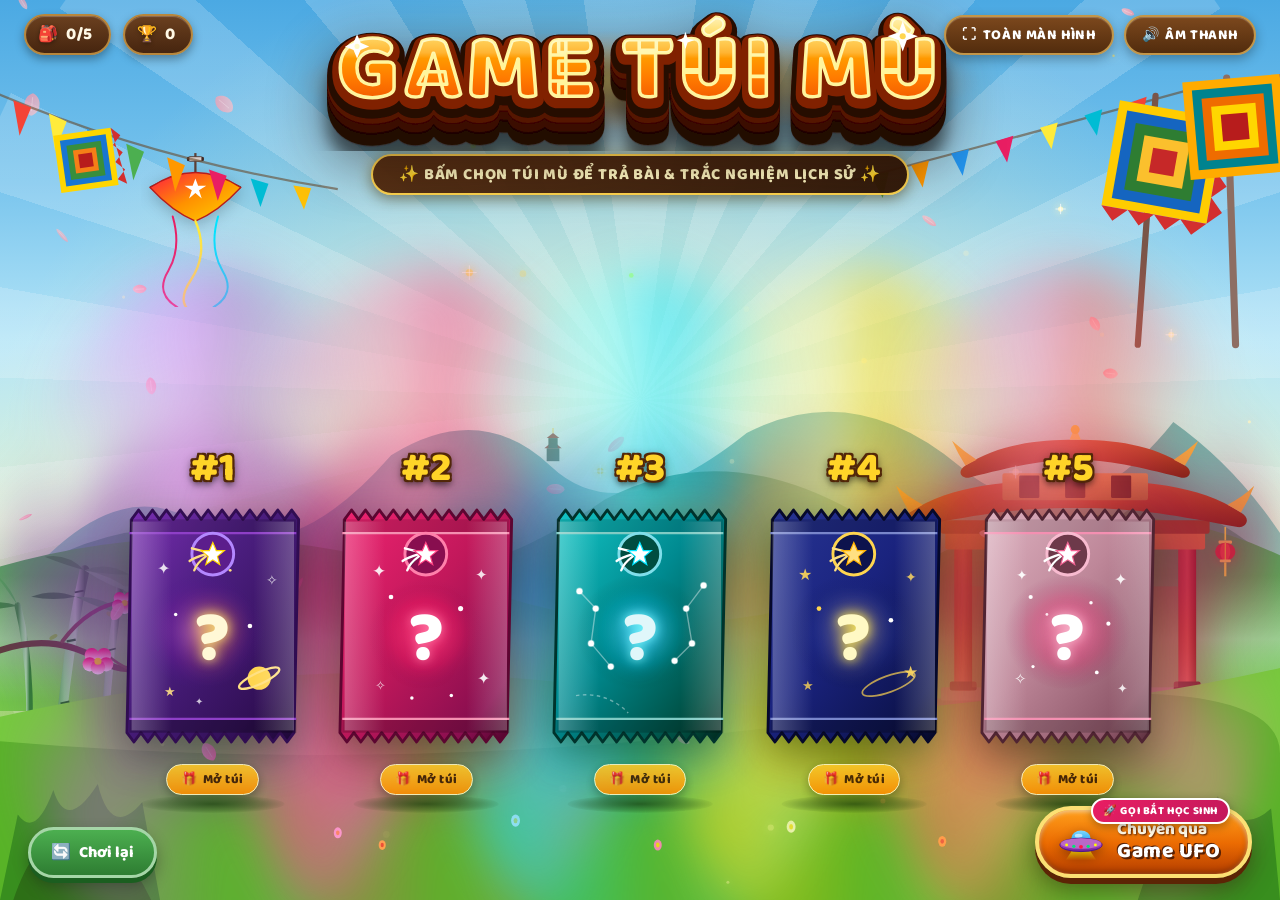
==== commit 727f449a: "Hoan thien toan man hinh khong bi mat khi qua UFO, can chinh ngoi sao hop ly, them hao quang dong ch" ====
--- a/tui-mu.html
+++ b/tui-mu.html
@@ -809,30 +809,152 @@
       animation: bagVanish 0.5s ease forwards;
     }
 
-    /* Aura glow behind each bag */
+    /* Dynamic Animated Glowing Aura for Mystery Bags */
     .bag-aura {
       position: absolute;
-      top: 45%;
+      top: 48%;
       left: 50%;
       transform: translate(-50%, -50%);
-      width: 140%;
-      height: 120%;
+      width: 155%;
+      height: 140%;
       border-radius: 50%;
       pointer-events: none;
-      filter: blur(28px);
-      opacity: 0.5;
-      transition: opacity 0.35s ease, transform 0.35s ease;
       z-index: -1;
-    }
+      opacity: 0.72;
+      animation: bagAuraBreath 3.2s ease-in-out infinite;
+      transition: opacity 0.4s ease, transform 0.4s ease, filter 0.4s ease;
+      filter: blur(20px);
+    }
+
+    /* Rotating Conic Radiant Sunburst Rays */
+    .bag-aura::before {
+      content: '';
+      position: absolute;
+      inset: -22%;
+      border-radius: 50%;
+      background: conic-gradient(
+        from 0deg,
+        var(--aura-color1, rgba(255, 215, 0, 0.7)) 0deg,
+        transparent 35deg,
+        var(--aura-color2, rgba(255, 140, 0, 0.8)) 70deg,
+        transparent 105deg,
+        var(--aura-color3, rgba(255, 255, 255, 0.9)) 140deg,
+        transparent 175deg,
+        var(--aura-color1, rgba(255, 215, 0, 0.7)) 210deg,
+        transparent 245deg,
+        var(--aura-color2, rgba(255, 140, 0, 0.8)) 280deg,
+        transparent 315deg,
+        var(--aura-color3, rgba(255, 255, 255, 0.9)) 360deg
+      );
+      filter: blur(14px);
+      opacity: 0.75;
+      animation: auraSpin 9s linear infinite;
+    }
+
+    /* Expanding Pulse Halo Ring */
+    .bag-aura::after {
+      content: '';
+      position: absolute;
+      inset: -10%;
+      border-radius: 50%;
+      border: 3.5px solid var(--aura-color1, #ffd700);
+      box-shadow: 0 0 22px var(--aura-color1, #ffd700), inset 0 0 16px var(--aura-color3, #ffffff);
+      opacity: 0;
+      animation: auraPulseWave 3.2s cubic-bezier(0.2, 0.8, 0.2, 1) infinite;
+    }
+
+    @keyframes bagAuraBreath {
+      0%, 100% {
+        transform: translate(-50%, -50%) scale(1);
+        opacity: 0.65;
+        filter: blur(18px);
+      }
+      50% {
+        transform: translate(-50%, -50%) scale(1.25);
+        opacity: 0.95;
+        filter: blur(28px);
+      }
+    }
+
+    @keyframes auraSpin {
+      0% { transform: rotate(0deg); }
+      100% { transform: rotate(360deg); }
+    }
+
+    @keyframes auraPulseWave {
+      0% {
+        transform: scale(0.75);
+        opacity: 0.85;
+      }
+      50% {
+        opacity: 0.55;
+      }
+      100% {
+        transform: scale(1.48);
+        opacity: 0;
+      }
+    }
+
+    /* Distinct Celestial Colors and Phase Delays for Each Bag */
+    #bag-1 .bag-aura {
+      --aura-color1: #ba68c8;
+      --aura-color2: #7b1fa2;
+      --aura-color3: #ea80fc;
+      background: radial-gradient(circle, rgba(186, 104, 200, 0.85) 0%, rgba(123, 31, 162, 0.6) 55%, transparent 75%);
+      animation-delay: 0s;
+    }
+    #bag-1 .bag-aura::after { animation-delay: 0s; }
+
+    #bag-2 .bag-aura {
+      --aura-color1: #ff4081;
+      --aura-color2: #c2185b;
+      --aura-color3: #ff80ab;
+      background: radial-gradient(circle, rgba(255, 64, 129, 0.85) 0%, rgba(194, 24, 91, 0.6) 55%, transparent 75%);
+      animation-delay: 0.65s;
+    }
+    #bag-2 .bag-aura::after { animation-delay: 0.65s; }
+
+    #bag-3 .bag-aura {
+      --aura-color1: #00e5ff;
+      --aura-color2: #0288d1;
+      --aura-color3: #84ffff;
+      background: radial-gradient(circle, rgba(0, 229, 255, 0.85) 0%, rgba(2, 136, 209, 0.6) 55%, transparent 75%);
+      animation-delay: 1.3s;
+    }
+    #bag-3 .bag-aura::after { animation-delay: 1.3s; }
+
+    #bag-4 .bag-aura {
+      --aura-color1: #ffd600;
+      --aura-color2: #f57f17;
+      --aura-color3: #fff59d;
+      background: radial-gradient(circle, rgba(255, 214, 0, 0.85) 0%, rgba(245, 127, 23, 0.6) 55%, transparent 75%);
+      animation-delay: 1.95s;
+    }
+    #bag-4 .bag-aura::after { animation-delay: 1.95s; }
+
+    #bag-5 .bag-aura {
+      --aura-color1: #ff5252;
+      --aura-color2: #ad1457;
+      --aura-color3: #ff80ab;
+      background: radial-gradient(circle, rgba(255, 82, 82, 0.85) 0%, rgba(173, 20, 87, 0.6) 55%, transparent 75%);
+      animation-delay: 2.6s;
+    }
+    #bag-5 .bag-aura::after { animation-delay: 2.6s; }
+
+    /* Hover effect */
     .bag-item:hover:not(.opened) .bag-aura {
-      opacity: 0.88;
-      transform: translate(-50%, -50%) scale(1.25);
-    }
-    #bag-1 .bag-aura { background: radial-gradient(circle, #ab47bc 0%, #4a148c 60%, transparent 80%); }
-    #bag-2 .bag-aura { background: radial-gradient(circle, #ff7043 0%, #d84315 60%, transparent 80%); }
-    #bag-3 .bag-aura { background: radial-gradient(circle, #29b6f6 0%, #0277bd 60%, transparent 80%); }
-    #bag-4 .bag-aura { background: radial-gradient(circle, #ffee58 0%, #f57f17 60%, transparent 80%); }
-    #bag-5 .bag-aura { background: radial-gradient(circle, #ec407a 0%, #ad1457 60%, transparent 80%); }
+      opacity: 1;
+      transform: translate(-50%, -50%) scale(1.38);
+      filter: blur(24px);
+    }
+    .bag-item:hover:not(.opened) .bag-aura::before {
+      opacity: 0.95;
+      animation-duration: 4.5s;
+    }
+
+    .bag-item.opened .bag-aura {
+      display: none !important;
+    }
 
     /* Interactive hint badge */
     .bag-hint-badge {
@@ -1147,17 +1269,90 @@
       padding: 16px;
     }
 
+    /* ==========================================================
+       SEAMLESS EMBEDDED UFO GAME VIEWPORT (NO FULLSCREEN LOSS)
+       ========================================================== */
+    .ufo-embedded-container {
+      position: fixed;
+      inset: 0;
+      width: 100vw;
+      height: 100vh;
+      z-index: 9990;
+      background: #000000;
+      display: none;
+      opacity: 0;
+      pointer-events: none;
+      transition: opacity 0.4s ease;
+    }
+
+    .ufo-embedded-container.active {
+      display: block;
+      opacity: 1;
+      pointer-events: all;
+    }
+
+    .ufo-embedded-frame {
+      width: 100%;
+      height: 100%;
+      border: none;
+      display: block;
+      background: #000000;
+    }
+
     .modal-overlay.active {
       opacity: 1;
       pointer-events: all;
     }
 
+    /* Modal Wrapper holding Top Crest & Wooden Board */
+    .quiz-board-wrapper {
+      position: relative;
+      width: min(95vw, 960px);
+      max-height: 94vh;
+      display: flex;
+      flex-direction: column;
+      align-items: center;
+      padding-top: 52px;
+      box-sizing: border-box;
+      transform: scale(0.85) translateY(20px);
+      transition: transform 0.35s cubic-bezier(0.34, 1.56, 0.64, 1);
+      overflow: visible;
+    }
+
+    .modal-overlay.active .quiz-board-wrapper {
+      transform: scale(1) translateY(0);
+    }
+
+    /* Bursting Open Bag Crest on Top Center of Board - Positioned outside overflow, NEVER clipped! */
+    .board-top-crest {
+      position: absolute;
+      top: -16px;
+      left: 50%;
+      transform: translateX(-50%);
+      z-index: 35;
+      pointer-events: none;
+      animation: bagFloat 3s ease-in-out infinite;
+    }
+
+    .board-top-bag {
+      width: 145px;
+      height: 120px;
+      display: block;
+      filter: drop-shadow(0 12px 22px rgba(0,0,0,0.55));
+    }
+
+    @keyframes bagFloat {
+      0%, 100% { transform: translateY(0) rotate(-2deg); }
+      50% { transform: translateY(-7px) rotate(2deg); }
+    }
+
     /* Wooden Scroll Plaque Board */
     .quiz-board {
       position: relative;
-      width: min(95vw, 960px);
-      max-height: 92vh;
+      width: 100%;
+      max-height: calc(94vh - 52px);
       overflow-y: auto;
+      overflow-x: hidden;
       background: #e8cca0;
       background-image: 
         radial-gradient(ellipse at 50% 50%, #f7e6ce 0%, #dfbe8d 68%, #cca062 100%);
@@ -1167,18 +1362,12 @@
         0 25px 70px rgba(0, 0, 0, 0.75),
         inset 0 0 25px rgba(107, 58, 22, 0.45),
         0 0 0 4px #e0b368;
-      padding: 48px 36px 28px;
-      transform: scale(0.85) translateY(20px);
-      transition: transform 0.35s cubic-bezier(0.34, 1.56, 0.64, 1);
+      padding: 44px 36px 28px;
       display: flex;
       flex-direction: column;
       align-items: center;
       scrollbar-width: thin;
       scrollbar-color: #9c5c24 transparent;
-    }
-
-    .modal-overlay.active .quiz-board {
-      transform: scale(1) translateY(0);
     }
 
     /* Inner carved line */
@@ -1187,27 +1376,8 @@
       position: absolute;
       inset: 8px;
       border: 2px dashed rgba(115, 67, 29, 0.35);
-      border-radius: 18px;
+      border-radius: 20px;
       pointer-events: none;
-    }
-
-    /* Bursting Open Bag on Top Center of Board */
-    .board-top-bag {
-      position: absolute;
-      top: -65px;
-      left: 50%;
-      transform: translateX(-50%);
-      width: 130px;
-      height: 110px;
-      filter: drop-shadow(0 8px 14px rgba(0,0,0,0.4));
-      z-index: 10;
-      pointer-events: none;
-      animation: bagFloat 3s ease-in-out infinite;
-    }
-
-    @keyframes bagFloat {
-      0%, 100% { transform: translateX(-50%) translateY(0) rotate(-2deg); }
-      50% { transform: translateX(-50%) translateY(-6px) rotate(2deg); }
     }
 
     /* Top Left Timer / Bag Counter Badge */
@@ -1652,9 +1822,20 @@
     }
 
     @media (max-width: 720px) {
+      .quiz-board-wrapper {
+        width: 96vw;
+        padding-top: 42px;
+      }
+      .board-top-crest {
+        top: -12px;
+      }
+      .board-top-bag {
+        width: 115px;
+        height: 96px;
+      }
       .quiz-board {
-        width: 96vw;
-        padding: 42px 18px 22px;
+        width: 100%;
+        padding: 38px 18px 20px;
         border-radius: 22px;
         border-width: 7px;
       }
@@ -2691,63 +2872,73 @@
      QUIZ MODAL POPUP (EXACT MATCH TO REFERENCE IMAGE 2)
      ========================================================== -->
 <div class="modal-overlay" id="quizModal">
-  <div class="quiz-board">
-
-    <!-- Overflowing Open Mystery Bag at Top Center -->
-    <svg class="board-top-bag" viewBox="0 0 120 100" xmlns="http://www.w3.org/2000/svg">
-      <defs>
-        <linearGradient id="openBagGrad" x1="0" y1="0" x2="1" y2="1">
-          <stop offset="0%" stop-color="#ff4081"/>
-          <stop offset="60%" stop-color="#ab47bc"/>
-          <stop offset="100%" stop-color="#4a148c"/>
-        </linearGradient>
-      </defs>
-      <!-- Confetti & Candies Bursting Out -->
-      <circle cx="35" cy="18" r="4" fill="#ffeb3b"/>
-      <circle cx="50" cy="10" r="5" fill="#00e676"/>
-      <circle cx="70" cy="12" r="4" fill="#ff1744"/>
-      <circle cx="85" cy="22" r="5" fill="#00b0ff"/>
-      <polygon points="40,24 45,28 38,32" fill="#ffd600"/>
-      <polygon points="76,20 82,26 74,30" fill="#e040fb"/>
-      <!-- Open Bag Pouch -->
-      <path d="M 25 36 Q 60 22 95 36 L 90 90 Q 60 98 30 90 Z" fill="url(#openBagGrad)" stroke="#4a148c" stroke-width="3"/>
-      <!-- Folded open lip -->
-      <path d="M 22 36 Q 60 48 98 36 L 93 46 Q 60 56 27 46 Z" fill="#ea80fc"/>
-      <!-- Big Gold Star on Bag front -->
-      <polygon points="60,54 64,65 76,65 67,72 70,83 60,76 50,83 53,72 44,65 56,65" fill="#ffd600" stroke="#ff8f00" stroke-width="1.5"/>
-    </svg>
-
-    <!-- Top Left Timer Badge -->
-    <div class="board-timer-badge">
-      <span>⏱</span>
-      <span id="quizTimer">0</span>
+  <div class="quiz-board-wrapper">
+
+    <!-- Overflowing Open Mystery Bag at Top Center - Positioned OUTSIDE overflow container, NEVER clipped! -->
+    <div class="board-top-crest">
+      <svg class="board-top-bag" viewBox="0 0 120 100" xmlns="http://www.w3.org/2000/svg">
+        <defs>
+          <linearGradient id="openBagGrad" x1="0" y1="0" x2="1" y2="1">
+            <stop offset="0%" stop-color="#ff4081"/>
+            <stop offset="60%" stop-color="#ab47bc"/>
+            <stop offset="100%" stop-color="#4a148c"/>
+          </linearGradient>
+          <filter id="starGoldGlow" x="-30%" y="-30%" width="160%" height="160%">
+            <feDropShadow dx="0" dy="2" stdDeviation="2.5" flood-color="#ff6f00" flood-opacity="0.8"/>
+          </filter>
+        </defs>
+        <!-- Confetti & Candies Bursting Out -->
+        <circle cx="35" cy="18" r="4.5" fill="#ffeb3b"/>
+        <circle cx="50" cy="10" r="5.5" fill="#00e676"/>
+        <circle cx="70" cy="12" r="4.5" fill="#ff1744"/>
+        <circle cx="85" cy="22" r="5.5" fill="#00b0ff"/>
+        <polygon points="40,24 45,28 38,32" fill="#ffd600"/>
+        <polygon points="76,20 82,26 74,30" fill="#e040fb"/>
+        <!-- Open Bag Pouch -->
+        <path d="M 25 36 Q 60 22 95 36 L 90 90 Q 60 98 30 90 Z" fill="url(#openBagGrad)" stroke="#4a148c" stroke-width="3"/>
+        <!-- Folded open lip -->
+        <path d="M 22 36 Q 60 48 98 36 L 93 46 Q 60 56 27 46 Z" fill="#ea80fc"/>
+        <!-- Big Gold Star on Bag front - Adjusted UP & fitted nicely ("kéo lên trên hãy chỉnh lại cho khớp") -->
+        <polygon points="60,46 64,58 77,58 67,65 71,77 60,70 49,77 53,65 43,58 56,58" fill="#ffd700" stroke="#ff6f00" stroke-width="1.8" filter="url(#starGoldGlow)"/>
+        <polygon points="60,50 63,58 72,58 65,63.5 68,72 60,67.5 52,72 55,63.5 48,58 57,58" fill="#fff9c4"/>
+      </svg>
     </div>
 
-    <!-- Top Right Close Button -->
-    <button class="board-close-btn" onclick="closeQuizModal()" title="Đóng câu hỏi">✕</button>
-
-    <!-- Question Title & Content Banner -->
-    <div class="question-banner">
-      <div class="q-title" id="qTitle">Câu hỏi 1</div>
-      <div class="q-text" id="qContent">Nội dung câu hỏi trắc nghiệm sẽ hiển thị tại đây?</div>
+    <!-- Wooden Scroll Plaque Board -->
+    <div class="quiz-board">
+
+      <!-- Top Left Timer Badge -->
+      <div class="board-timer-badge">
+        <span>⏱</span>
+        <span id="quizTimer">0</span>
+      </div>
+
+      <!-- Top Right Close Button -->
+      <button class="board-close-btn" onclick="closeQuizModal()" title="Đóng câu hỏi">✕</button>
+
+      <!-- Question Title & Content Banner -->
+      <div class="question-banner">
+        <div class="q-title" id="qTitle">Câu hỏi 1</div>
+        <div class="q-text" id="qContent">Nội dung câu hỏi trắc nghiệm sẽ hiển thị tại đây?</div>
+      </div>
+
+      <!-- 4 Big 3D Answer Buttons (A, B, C, D) -->
+      <div class="answers-grid">
+        <button class="answer-btn ans-a" id="ansBtn0" onclick="handleSelectAnswer(0)">A. Đáp án 1</button>
+        <button class="answer-btn ans-b" id="ansBtn1" onclick="handleSelectAnswer(1)">B. Đáp án 2</button>
+        <button class="answer-btn ans-c" id="ansBtn2" onclick="handleSelectAnswer(2)">C. Đáp án 3</button>
+        <button class="answer-btn ans-d" id="ansBtn3" onclick="handleSelectAnswer(3)">D. Đáp án 4</button>
+      </div>
+
+      <!-- Feedback Banner -->
+      <div class="feedback-banner" id="feedbackBanner"></div>
+
+      <!-- Next / Continue Button -->
+      <button class="modal-next-btn" id="modalNextBtn" onclick="handleProceedAfterAnswer()">
+        Tiếp tục ➔
+      </button>
+
     </div>
-
-    <!-- 4 Big 3D Answer Buttons (A, B, C, D) -->
-    <div class="answers-grid">
-      <button class="answer-btn ans-a" id="ansBtn0" onclick="handleSelectAnswer(0)">A. Đáp án 1</button>
-      <button class="answer-btn ans-b" id="ansBtn1" onclick="handleSelectAnswer(1)">B. Đáp án 2</button>
-      <button class="answer-btn ans-c" id="ansBtn2" onclick="handleSelectAnswer(2)">C. Đáp án 3</button>
-      <button class="answer-btn ans-d" id="ansBtn3" onclick="handleSelectAnswer(3)">D. Đáp án 4</button>
-    </div>
-
-    <!-- Feedback Banner -->
-    <div class="feedback-banner" id="feedbackBanner"></div>
-
-    <!-- Next / Continue Button -->
-    <button class="modal-next-btn" id="modalNextBtn" onclick="handleProceedAfterAnswer()">
-      Tiếp tục ➔
-    </button>
-
   </div>
 </div>
 
@@ -2833,6 +3024,11 @@
 <!-- Welcome Toast when returning from UFO -->
 <div class="welcome-toast" id="welcomeToast">
   🛸 Chào mừng bạn đã quay lại Game Túi Mù!
+</div>
+
+<!-- Seamless Embedded UFO Game Viewport (Preserves 100% Fullscreen) -->
+<div class="ufo-embedded-container" id="ufoEmbeddedContainer">
+  <iframe id="ufoEmbeddedFrame" class="ufo-embedded-frame" allow="fullscreen; autoplay" allowfullscreen></iframe>
 </div>
 
 <!-- ==========================================================
@@ -3493,16 +3689,46 @@
 
 function launchUFOTransition() {
   playSound('warp');
-  sessionStorage.setItem('game_fullscreen', !!document.fullscreenElement ? 'true' : 'false');
+  const isFs = !!document.fullscreenElement;
+  sessionStorage.setItem('game_fullscreen', isFs ? 'true' : 'false');
   const overlay = document.getElementById('ufoHyperWarp');
   if (overlay) {
     overlay.classList.add('active');
     runWarpTunnelAnimation();
   }
-  setTimeout(() => {
-    window.location.href = 'ufo.html?from=tuimu';
-  }, 1350);
+
+  const iframe = document.getElementById('ufoEmbeddedFrame');
+  const frameContainer = document.getElementById('ufoEmbeddedContainer');
+  if (iframe && frameContainer) {
+    if (!iframe.src || iframe.src === 'about:blank' || !iframe.src.includes('ufo.html')) {
+      iframe.src = 'ufo.html?from=tuimu';
+    }
+    setTimeout(() => {
+      frameContainer.classList.add('active');
+      setTimeout(() => {
+        if (overlay) overlay.classList.remove('active');
+      }, 400);
+    }, 1150);
+  } else {
+    setTimeout(() => {
+      window.location.href = 'ufo.html?from=tuimu';
+    }, 1350);
+  }
 }
+
+function closeUFOEmbeddedView() {
+  const frameContainer = document.getElementById('ufoEmbeddedContainer');
+  if (frameContainer) {
+    frameContainer.classList.remove('active');
+    playSound('correct');
+    const toast = document.getElementById('welcomeToast');
+    if (toast) {
+      setTimeout(() => toast.classList.add('show'), 200);
+      setTimeout(() => toast.classList.remove('show'), 3800);
+    }
+  }
+}
+window.closeUFOEmbeddedView = closeUFOEmbeddedView;
 
 function checkFromUFO() {
   const urlParams = new URLSearchParams(window.location.search);
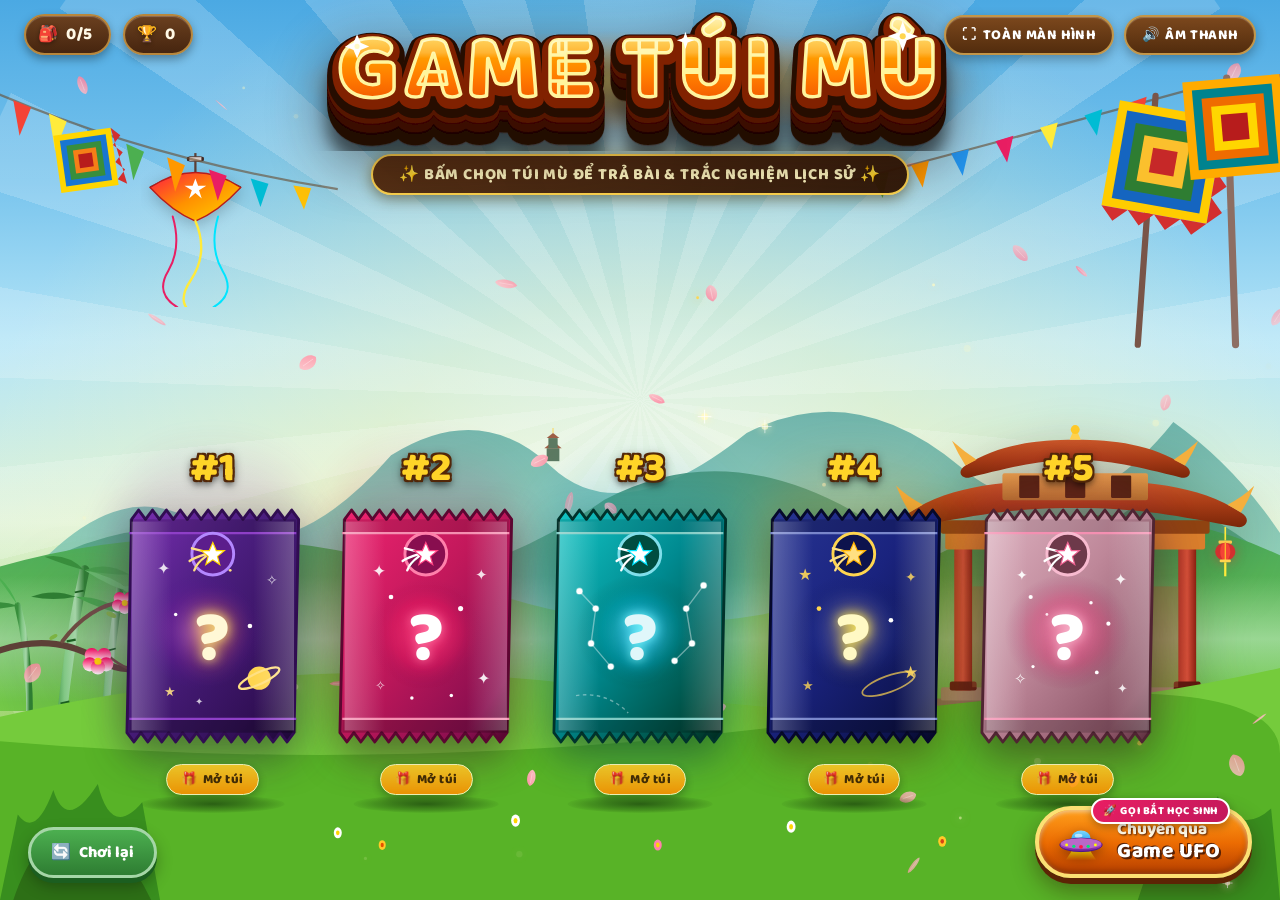
==== commit 8943b334: "Giam bot hao quang tui mu va them hieu ung lap lanh ngoi sao" ====
--- a/tui-mu.html
+++ b/tui-mu.html
@@ -809,150 +809,117 @@
       animation: bagVanish 0.5s ease forwards;
     }
 
-    /* Dynamic Animated Glowing Aura for Mystery Bags */
+    /* Gentle Ambient Glow & Twinkling Star Sparkles for Mystery Bags */
     .bag-aura {
       position: absolute;
       top: 48%;
       left: 50%;
       transform: translate(-50%, -50%);
-      width: 155%;
-      height: 140%;
+      width: 122%;
+      height: 112%;
       border-radius: 50%;
       pointer-events: none;
       z-index: -1;
-      opacity: 0.72;
-      animation: bagAuraBreath 3.2s ease-in-out infinite;
-      transition: opacity 0.4s ease, transform 0.4s ease, filter 0.4s ease;
-      filter: blur(20px);
-    }
-
-    /* Rotating Conic Radiant Sunburst Rays */
-    .bag-aura::before {
-      content: '';
+      opacity: 0.45;
+      filter: blur(18px);
+      transition: opacity 0.3s ease, transform 0.3s ease;
+      animation: bagAuraGentle 3.5s ease-in-out infinite alternate;
+    }
+
+    @keyframes bagAuraGentle {
+      0% {
+        transform: translate(-50%, -50%) scale(0.96);
+        opacity: 0.35;
+      }
+      100% {
+        transform: translate(-50%, -50%) scale(1.08);
+        opacity: 0.55;
+      }
+    }
+
+    /* Soft, pleasant colors for each bag */
+    #bag-1 .bag-aura {
+      background: radial-gradient(circle, rgba(186, 104, 200, 0.75) 0%, rgba(123, 31, 162, 0.3) 60%, transparent 80%);
+      animation-delay: 0s;
+    }
+    #bag-2 .bag-aura {
+      background: radial-gradient(circle, rgba(255, 64, 129, 0.75) 0%, rgba(194, 24, 91, 0.3) 60%, transparent 80%);
+      animation-delay: 0.7s;
+    }
+    #bag-3 .bag-aura {
+      background: radial-gradient(circle, rgba(0, 229, 255, 0.75) 0%, rgba(2, 136, 209, 0.3) 60%, transparent 80%);
+      animation-delay: 1.4s;
+    }
+    #bag-4 .bag-aura {
+      background: radial-gradient(circle, rgba(255, 214, 0, 0.75) 0%, rgba(245, 127, 23, 0.3) 60%, transparent 80%);
+      animation-delay: 2.1s;
+    }
+    #bag-5 .bag-aura {
+      background: radial-gradient(circle, rgba(255, 82, 82, 0.75) 0%, rgba(173, 20, 87, 0.3) 60%, transparent 80%);
+      animation-delay: 2.8s;
+    }
+
+    .bag-item:hover:not(.opened) .bag-aura {
+      opacity: 0.75;
+      transform: translate(-50%, -50%) scale(1.15);
+      filter: blur(22px);
+    }
+
+    .bag-item.opened .bag-aura {
+      display: none !important;
+    }
+
+    /* Twinkling Star Sparkles around each bag */
+    .bag-stars {
       position: absolute;
-      inset: -22%;
-      border-radius: 50%;
-      background: conic-gradient(
-        from 0deg,
-        var(--aura-color1, rgba(255, 215, 0, 0.7)) 0deg,
-        transparent 35deg,
-        var(--aura-color2, rgba(255, 140, 0, 0.8)) 70deg,
-        transparent 105deg,
-        var(--aura-color3, rgba(255, 255, 255, 0.9)) 140deg,
-        transparent 175deg,
-        var(--aura-color1, rgba(255, 215, 0, 0.7)) 210deg,
-        transparent 245deg,
-        var(--aura-color2, rgba(255, 140, 0, 0.8)) 280deg,
-        transparent 315deg,
-        var(--aura-color3, rgba(255, 255, 255, 0.9)) 360deg
-      );
-      filter: blur(14px);
-      opacity: 0.75;
-      animation: auraSpin 9s linear infinite;
-    }
-
-    /* Expanding Pulse Halo Ring */
-    .bag-aura::after {
-      content: '';
+      inset: -10px -15px;
+      pointer-events: none;
+      z-index: 5;
+    }
+
+    .bag-star {
       position: absolute;
-      inset: -10%;
-      border-radius: 50%;
-      border: 3.5px solid var(--aura-color1, #ffd700);
-      box-shadow: 0 0 22px var(--aura-color1, #ffd700), inset 0 0 16px var(--aura-color3, #ffffff);
+      display: inline-block;
+      line-height: 1;
+      font-size: 16px;
+      color: #fff9c4;
+      text-shadow: 0 0 6px #ffffff, 0 0 12px #ffd700;
       opacity: 0;
-      animation: auraPulseWave 3.2s cubic-bezier(0.2, 0.8, 0.2, 1) infinite;
-    }
-
-    @keyframes bagAuraBreath {
+      transform: scale(0.2) rotate(0deg);
+      animation: starTwinkle 3s ease-in-out infinite;
+      user-select: none;
+    }
+
+    /* Star positions around the pouch */
+    .bag-star.s1 { top: 10%; left: -6px; font-size: 16px; animation-delay: 0s; }
+    .bag-star.s2 { top: 6%; right: 0px; font-size: 13px; animation-delay: 0.9s; }
+    .bag-star.s3 { top: 48%; right: -12px; font-size: 17px; animation-delay: 1.7s; }
+    .bag-star.s4 { bottom: 22%; left: -10px; font-size: 14px; animation-delay: 2.4s; }
+    .bag-star.s5 { bottom: 10%; right: -4px; font-size: 12px; animation-delay: 1.2s; }
+
+    /* Custom star tint matching bag theme */
+    #bag-1 .bag-star { color: #f3e5f5; text-shadow: 0 0 6px #ffffff, 0 0 12px #e040fb; }
+    #bag-2 .bag-star { color: #fce4ec; text-shadow: 0 0 6px #ffffff, 0 0 12px #ff4081; }
+    #bag-3 .bag-star { color: #e0f7fa; text-shadow: 0 0 6px #ffffff, 0 0 12px #00e5ff; }
+    #bag-4 .bag-star { color: #fffde7; text-shadow: 0 0 6px #ffffff, 0 0 12px #ffd600; }
+    #bag-5 .bag-star { color: #ffebee; text-shadow: 0 0 6px #ffffff, 0 0 12px #ff5252; }
+
+    @keyframes starTwinkle {
       0%, 100% {
-        transform: translate(-50%, -50%) scale(1);
-        opacity: 0.65;
-        filter: blur(18px);
-      }
-      50% {
-        transform: translate(-50%, -50%) scale(1.25);
+        opacity: 0;
+        transform: scale(0.2) rotate(0deg);
+      }
+      35%, 65% {
         opacity: 0.95;
-        filter: blur(28px);
-      }
-    }
-
-    @keyframes auraSpin {
-      0% { transform: rotate(0deg); }
-      100% { transform: rotate(360deg); }
-    }
-
-    @keyframes auraPulseWave {
-      0% {
-        transform: scale(0.75);
-        opacity: 0.85;
-      }
-      50% {
-        opacity: 0.55;
-      }
-      100% {
-        transform: scale(1.48);
-        opacity: 0;
-      }
-    }
-
-    /* Distinct Celestial Colors and Phase Delays for Each Bag */
-    #bag-1 .bag-aura {
-      --aura-color1: #ba68c8;
-      --aura-color2: #7b1fa2;
-      --aura-color3: #ea80fc;
-      background: radial-gradient(circle, rgba(186, 104, 200, 0.85) 0%, rgba(123, 31, 162, 0.6) 55%, transparent 75%);
-      animation-delay: 0s;
-    }
-    #bag-1 .bag-aura::after { animation-delay: 0s; }
-
-    #bag-2 .bag-aura {
-      --aura-color1: #ff4081;
-      --aura-color2: #c2185b;
-      --aura-color3: #ff80ab;
-      background: radial-gradient(circle, rgba(255, 64, 129, 0.85) 0%, rgba(194, 24, 91, 0.6) 55%, transparent 75%);
-      animation-delay: 0.65s;
-    }
-    #bag-2 .bag-aura::after { animation-delay: 0.65s; }
-
-    #bag-3 .bag-aura {
-      --aura-color1: #00e5ff;
-      --aura-color2: #0288d1;
-      --aura-color3: #84ffff;
-      background: radial-gradient(circle, rgba(0, 229, 255, 0.85) 0%, rgba(2, 136, 209, 0.6) 55%, transparent 75%);
-      animation-delay: 1.3s;
-    }
-    #bag-3 .bag-aura::after { animation-delay: 1.3s; }
-
-    #bag-4 .bag-aura {
-      --aura-color1: #ffd600;
-      --aura-color2: #f57f17;
-      --aura-color3: #fff59d;
-      background: radial-gradient(circle, rgba(255, 214, 0, 0.85) 0%, rgba(245, 127, 23, 0.6) 55%, transparent 75%);
-      animation-delay: 1.95s;
-    }
-    #bag-4 .bag-aura::after { animation-delay: 1.95s; }
-
-    #bag-5 .bag-aura {
-      --aura-color1: #ff5252;
-      --aura-color2: #ad1457;
-      --aura-color3: #ff80ab;
-      background: radial-gradient(circle, rgba(255, 82, 82, 0.85) 0%, rgba(173, 20, 87, 0.6) 55%, transparent 75%);
-      animation-delay: 2.6s;
-    }
-    #bag-5 .bag-aura::after { animation-delay: 2.6s; }
-
-    /* Hover effect */
-    .bag-item:hover:not(.opened) .bag-aura {
-      opacity: 1;
-      transform: translate(-50%, -50%) scale(1.38);
-      filter: blur(24px);
-    }
-    .bag-item:hover:not(.opened) .bag-aura::before {
-      opacity: 0.95;
-      animation-duration: 4.5s;
-    }
-
-    .bag-item.opened .bag-aura {
+        transform: scale(1.15) rotate(45deg);
+      }
+    }
+
+    .bag-item:hover:not(.opened) .bag-star {
+      animation-duration: 1.8s;
+    }
+
+    .bag-item.opened .bag-stars {
       display: none !important;
     }
 
@@ -2467,6 +2434,13 @@
     <!-- ==================== BAG #1 (Purple Cosmic Galaxy) ==================== -->
     <div class="bag-item" id="bag-1" onclick="handleBagClick(1)">
       <div class="bag-aura"></div>
+      <div class="bag-stars" aria-hidden="true">
+        <span class="bag-star s1">✦</span>
+        <span class="bag-star s2">✧</span>
+        <span class="bag-star s3">★</span>
+        <span class="bag-star s4">✦</span>
+        <span class="bag-star s5">✧</span>
+      </div>
       <div class="bag-number">#1</div>
       <div class="bag-body-art">
         <svg viewBox="0 0 160 220" xmlns="http://www.w3.org/2000/svg">
@@ -2547,6 +2521,13 @@
     <!-- ==================== BAG #2 (Vivid Magenta Pink Starlight) ==================== -->
     <div class="bag-item" id="bag-2" onclick="handleBagClick(2)">
       <div class="bag-aura"></div>
+      <div class="bag-stars" aria-hidden="true">
+        <span class="bag-star s1">✦</span>
+        <span class="bag-star s2">✧</span>
+        <span class="bag-star s3">★</span>
+        <span class="bag-star s4">✦</span>
+        <span class="bag-star s5">✧</span>
+      </div>
       <div class="bag-number">#2</div>
       <div class="bag-body-art">
         <svg viewBox="0 0 160 220" xmlns="http://www.w3.org/2000/svg">
@@ -2613,6 +2594,13 @@
     <!-- ==================== BAG #3 (Aqua / Teal Constellation) ==================== -->
     <div class="bag-item" id="bag-3" onclick="handleBagClick(3)">
       <div class="bag-aura"></div>
+      <div class="bag-stars" aria-hidden="true">
+        <span class="bag-star s1">✦</span>
+        <span class="bag-star s2">✧</span>
+        <span class="bag-star s3">★</span>
+        <span class="bag-star s4">✦</span>
+        <span class="bag-star s5">✧</span>
+      </div>
       <div class="bag-number">#3</div>
       <div class="bag-body-art">
         <svg viewBox="0 0 160 220" xmlns="http://www.w3.org/2000/svg">
@@ -2684,6 +2672,13 @@
     <!-- ==================== BAG #4 (Midnight Navy & Golden Cosmos) ==================== -->
     <div class="bag-item" id="bag-4" onclick="handleBagClick(4)">
       <div class="bag-aura"></div>
+      <div class="bag-stars" aria-hidden="true">
+        <span class="bag-star s1">✦</span>
+        <span class="bag-star s2">✧</span>
+        <span class="bag-star s3">★</span>
+        <span class="bag-star s4">✦</span>
+        <span class="bag-star s5">✧</span>
+      </div>
       <div class="bag-number">#4</div>
       <div class="bag-body-art">
         <svg viewBox="0 0 160 220" xmlns="http://www.w3.org/2000/svg">
@@ -2749,6 +2744,13 @@
     <!-- ==================== BAG #5 (Rose Gold / Sparkle Hologram) ==================== -->
     <div class="bag-item" id="bag-5" onclick="handleBagClick(5)">
       <div class="bag-aura"></div>
+      <div class="bag-stars" aria-hidden="true">
+        <span class="bag-star s1">✦</span>
+        <span class="bag-star s2">✧</span>
+        <span class="bag-star s3">★</span>
+        <span class="bag-star s4">✦</span>
+        <span class="bag-star s5">✧</span>
+      </div>
       <div class="bag-number">#5</div>
       <div class="bag-body-art">
         <svg viewBox="0 0 160 220" xmlns="http://www.w3.org/2000/svg">
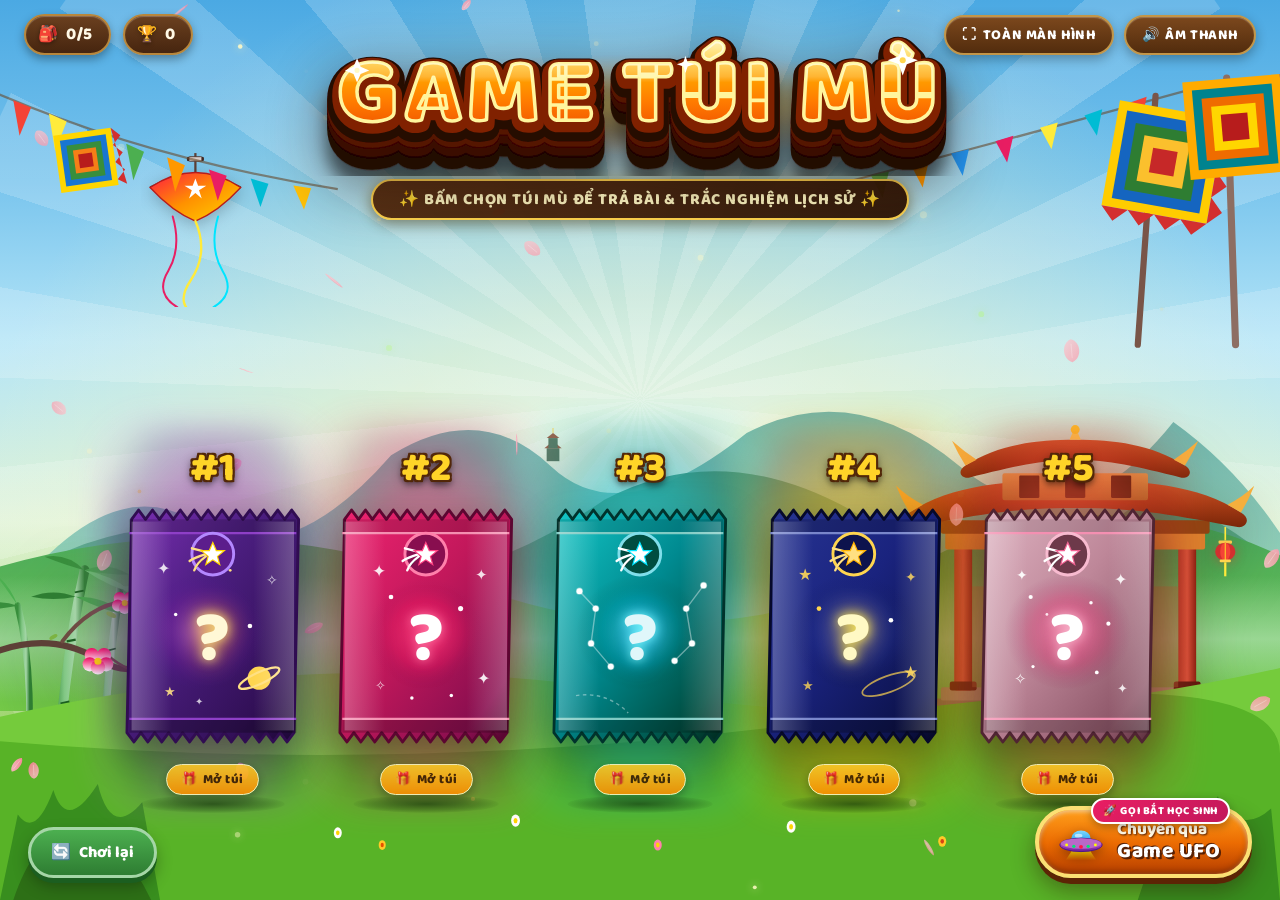
==== commit 9ab322c5: "Chinh hao quang vua van gon dep, phap phong lon hon khi an vao, giu lap lanh ngoi sao va keo chu gam" ====
--- a/tui-mu.html
+++ b/tui-mu.html
@@ -476,7 +476,7 @@
        ========================================================== */
     .title-container {
       position: absolute;
-      top: 10px;
+      top: clamp(26px, 3.8vh, 48px);
       left: 50%;
       transform: translateX(-50%);
       z-index: 15;
@@ -809,60 +809,98 @@
       animation: bagVanish 0.5s ease forwards;
     }
 
-    /* Gentle Ambient Glow & Twinkling Star Sparkles for Mystery Bags */
+    /* ==========================================================
+       CONTOURED GLOWING AURA & TWINKLING STAR SPARKLES
+       ========================================================== */
     .bag-aura {
       position: absolute;
       top: 48%;
       left: 50%;
       transform: translate(-50%, -50%);
-      width: 122%;
-      height: 112%;
-      border-radius: 50%;
+      width: 116%;
+      height: 108%;
+      border-radius: 45px;
       pointer-events: none;
       z-index: -1;
-      opacity: 0.45;
-      filter: blur(18px);
-      transition: opacity 0.3s ease, transform 0.3s ease;
-      animation: bagAuraGentle 3.5s ease-in-out infinite alternate;
-    }
-
-    @keyframes bagAuraGentle {
+      opacity: 0.68;
+      filter: blur(14px);
+      transition: all 0.22s cubic-bezier(0.34, 1.56, 0.64, 1);
+      animation: bagAuraGlow 3s ease-in-out infinite alternate;
+    }
+
+    /* Soft inner glowing rim */
+    .bag-aura::after {
+      content: '';
+      position: absolute;
+      inset: -2px;
+      border-radius: 46px;
+      border: 2.5px solid var(--aura-ring, #ffd700);
+      opacity: 0.6;
+      filter: blur(5px);
+      box-shadow: 0 0 16px var(--aura-ring, #ffd700);
+      transition: all 0.22s ease;
+    }
+
+    @keyframes bagAuraGlow {
       0% {
-        transform: translate(-50%, -50%) scale(0.96);
-        opacity: 0.35;
+        transform: translate(-50%, -50%) scale(0.98);
+        opacity: 0.6;
+        filter: blur(12px);
       }
       100% {
-        transform: translate(-50%, -50%) scale(1.08);
-        opacity: 0.55;
-      }
-    }
-
-    /* Soft, pleasant colors for each bag */
+        transform: translate(-50%, -50%) scale(1.04);
+        opacity: 0.85;
+        filter: blur(16px);
+      }
+    }
+
+    /* Specific vibrant glowing colors for each bag (vừa vặn, không quá to) */
     #bag-1 .bag-aura {
-      background: radial-gradient(circle, rgba(186, 104, 200, 0.75) 0%, rgba(123, 31, 162, 0.3) 60%, transparent 80%);
+      background: radial-gradient(ellipse at center, rgba(206, 147, 216, 0.95) 0%, rgba(142, 36, 170, 0.75) 45%, rgba(74, 20, 140, 0.35) 75%, transparent 88%);
+      --aura-ring: #ea80fc;
       animation-delay: 0s;
     }
     #bag-2 .bag-aura {
-      background: radial-gradient(circle, rgba(255, 64, 129, 0.75) 0%, rgba(194, 24, 91, 0.3) 60%, transparent 80%);
-      animation-delay: 0.7s;
+      background: radial-gradient(ellipse at center, rgba(255, 128, 171, 0.95) 0%, rgba(233, 30, 99, 0.75) 45%, rgba(136, 14, 79, 0.35) 75%, transparent 88%);
+      --aura-ring: #ff4081;
+      animation-delay: 0.6s;
     }
     #bag-3 .bag-aura {
-      background: radial-gradient(circle, rgba(0, 229, 255, 0.75) 0%, rgba(2, 136, 209, 0.3) 60%, transparent 80%);
-      animation-delay: 1.4s;
+      background: radial-gradient(ellipse at center, rgba(132, 255, 255, 0.95) 0%, rgba(0, 188, 212, 0.75) 45%, rgba(0, 96, 100, 0.35) 75%, transparent 88%);
+      --aura-ring: #00e5ff;
+      animation-delay: 1.2s;
     }
     #bag-4 .bag-aura {
-      background: radial-gradient(circle, rgba(255, 214, 0, 0.75) 0%, rgba(245, 127, 23, 0.3) 60%, transparent 80%);
-      animation-delay: 2.1s;
+      background: radial-gradient(ellipse at center, rgba(255, 238, 88, 0.95) 0%, rgba(255, 160, 0, 0.75) 45%, rgba(230, 81, 0, 0.35) 75%, transparent 88%);
+      --aura-ring: #ffd600;
+      animation-delay: 1.8s;
     }
     #bag-5 .bag-aura {
-      background: radial-gradient(circle, rgba(255, 82, 82, 0.75) 0%, rgba(173, 20, 87, 0.3) 60%, transparent 80%);
-      animation-delay: 2.8s;
-    }
-
+      background: radial-gradient(ellipse at center, rgba(255, 138, 128, 0.95) 0%, rgba(244, 67, 54, 0.75) 45%, rgba(183, 28, 28, 0.35) 75%, transparent 88%);
+      --aura-ring: #ff5252;
+      animation-delay: 2.4s;
+    }
+
+    /* Hover effect */
     .bag-item:hover:not(.opened) .bag-aura {
-      opacity: 0.75;
-      transform: translate(-50%, -50%) scale(1.15);
-      filter: blur(22px);
+      opacity: 0.88;
+      transform: translate(-50%, -50%) scale(1.07);
+      filter: blur(15px) brightness(1.15);
+    }
+
+    /* Khi ấn vào / click: Hào quang bùng lớn hơn 1 xíu */
+    .bag-item:active:not(.opened) .bag-aura,
+    .bag-item.clicked .bag-aura {
+      transform: translate(-50%, -50%) scale(1.18) !important;
+      opacity: 1 !important;
+      filter: blur(18px) brightness(1.35) !important;
+      transition: all 0.15s cubic-bezier(0.34, 1.56, 0.64, 1) !important;
+    }
+
+    .bag-item:active:not(.opened) .bag-aura::after,
+    .bag-item.clicked .bag-aura::after {
+      opacity: 0.95 !important;
+      box-shadow: 0 0 24px var(--aura-ring, #ffd700) !important;
     }
 
     .bag-item.opened .bag-aura {
@@ -872,7 +910,7 @@
     /* Twinkling Star Sparkles around each bag */
     .bag-stars {
       position: absolute;
-      inset: -10px -15px;
+      inset: -12px -16px;
       pointer-events: none;
       z-index: 5;
     }
@@ -886,23 +924,24 @@
       text-shadow: 0 0 6px #ffffff, 0 0 12px #ffd700;
       opacity: 0;
       transform: scale(0.2) rotate(0deg);
-      animation: starTwinkle 3s ease-in-out infinite;
+      animation: starTwinkle 2.8s ease-in-out infinite;
       user-select: none;
+      transition: transform 0.2s ease, opacity 0.2s ease;
     }
 
     /* Star positions around the pouch */
-    .bag-star.s1 { top: 10%; left: -6px; font-size: 16px; animation-delay: 0s; }
-    .bag-star.s2 { top: 6%; right: 0px; font-size: 13px; animation-delay: 0.9s; }
-    .bag-star.s3 { top: 48%; right: -12px; font-size: 17px; animation-delay: 1.7s; }
-    .bag-star.s4 { bottom: 22%; left: -10px; font-size: 14px; animation-delay: 2.4s; }
-    .bag-star.s5 { bottom: 10%; right: -4px; font-size: 12px; animation-delay: 1.2s; }
+    .bag-star.s1 { top: 10%; left: -6px; font-size: 17px; animation-delay: 0s; }
+    .bag-star.s2 { top: 6%; right: 0px; font-size: 14px; animation-delay: 0.8s; }
+    .bag-star.s3 { top: 48%; right: -12px; font-size: 18px; animation-delay: 1.5s; }
+    .bag-star.s4 { bottom: 22%; left: -10px; font-size: 15px; animation-delay: 2.1s; }
+    .bag-star.s5 { bottom: 10%; right: -4px; font-size: 13px; animation-delay: 1.1s; }
 
     /* Custom star tint matching bag theme */
-    #bag-1 .bag-star { color: #f3e5f5; text-shadow: 0 0 6px #ffffff, 0 0 12px #e040fb; }
-    #bag-2 .bag-star { color: #fce4ec; text-shadow: 0 0 6px #ffffff, 0 0 12px #ff4081; }
-    #bag-3 .bag-star { color: #e0f7fa; text-shadow: 0 0 6px #ffffff, 0 0 12px #00e5ff; }
-    #bag-4 .bag-star { color: #fffde7; text-shadow: 0 0 6px #ffffff, 0 0 12px #ffd600; }
-    #bag-5 .bag-star { color: #ffebee; text-shadow: 0 0 6px #ffffff, 0 0 12px #ff5252; }
+    #bag-1 .bag-star { color: #f3e5f5; text-shadow: 0 0 6px #ffffff, 0 0 14px #e040fb; }
+    #bag-2 .bag-star { color: #fce4ec; text-shadow: 0 0 6px #ffffff, 0 0 14px #ff4081; }
+    #bag-3 .bag-star { color: #e0f7fa; text-shadow: 0 0 6px #ffffff, 0 0 14px #00e5ff; }
+    #bag-4 .bag-star { color: #fffde7; text-shadow: 0 0 6px #ffffff, 0 0 14px #ffd600; }
+    #bag-5 .bag-star { color: #ffebee; text-shadow: 0 0 6px #ffffff, 0 0 14px #ff5252; }
 
     @keyframes starTwinkle {
       0%, 100% {
@@ -911,12 +950,19 @@
       }
       35%, 65% {
         opacity: 0.95;
-        transform: scale(1.15) rotate(45deg);
+        transform: scale(1.18) rotate(45deg);
       }
     }
 
     .bag-item:hover:not(.opened) .bag-star {
       animation-duration: 1.8s;
+    }
+
+    .bag-item:active:not(.opened) .bag-star,
+    .bag-item.clicked .bag-star {
+      transform: scale(1.35) rotate(45deg) !important;
+      opacity: 1 !important;
+      filter: brightness(1.4) !important;
     }
 
     .bag-item.opened .bag-stars {
@@ -3352,6 +3398,14 @@
 
   playSound('open');
   activeBagId = bagId;
+
+  // Add click pulse feedback on the bag aura and stars
+  const clickedBag = document.getElementById(`bag-${bagId}`);
+  if (clickedBag) {
+    clickedBag.classList.add('clicked');
+    setTimeout(() => clickedBag.classList.remove('clicked'), 500);
+  }
+
   currentQuestion = QUESTIONS.find(q => q.id === bagId) || QUESTIONS[0];
   isAnswerLocked = false;
 
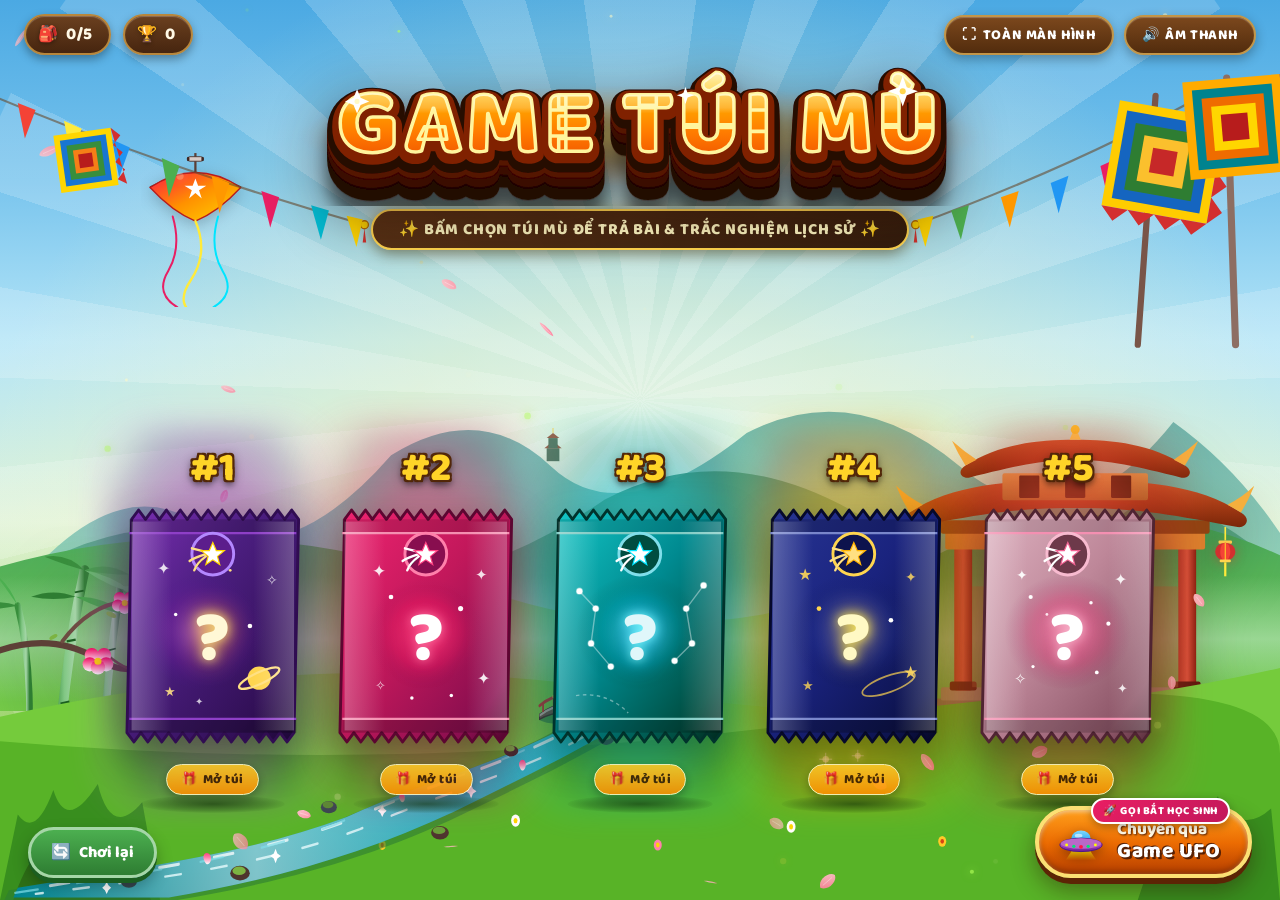
==== commit e77e4a20: "Keo chu game tui mu khop day co va them dong suoi tho mong song dong" ====
--- a/tui-mu.html
+++ b/tui-mu.html
@@ -332,8 +332,78 @@
       left: 0;
       width: 100%;
       height: 38vh;
+      z-index: 7;
+      pointer-events: none;
+    }
+
+    /* ==========================================================
+       POETIC ANIMATED MOUNTAIN STREAM (CON SUỐI ĐỘNG GIÀU CHẤT THƠ)
+       ========================================================== */
+    .poetic-stream-svg {
+      position: absolute;
+      bottom: 0;
+      left: 0;
+      width: 100%;
+      height: 38vh;
       z-index: 8;
       pointer-events: none;
+      overflow: visible;
+    }
+
+    /* Flowing water current ripples */
+    .stream-flow-1 {
+      stroke-dasharray: 22 40;
+      animation: streamFlowMotion 3.4s linear infinite;
+    }
+    .stream-flow-2 {
+      stroke-dasharray: 18 34;
+      animation: streamFlowMotion 2.6s linear infinite;
+    }
+    .stream-flow-3 {
+      stroke-dasharray: 26 44;
+      animation: streamFlowMotion 4.2s linear infinite;
+    }
+
+    @keyframes streamFlowMotion {
+      from { stroke-dashoffset: 180; }
+      to { stroke-dashoffset: 0; }
+    }
+
+    /* Sunlight glints shimmering on water */
+    .stream-sparkle {
+      transform-box: fill-box;
+      transform-origin: center;
+      animation: streamGlintPulse 2.6s ease-in-out infinite alternate;
+    }
+    .stream-sparkle.d1 { animation-delay: 0.2s; }
+    .stream-sparkle.d2 { animation-delay: 1.1s; }
+    .stream-sparkle.d3 { animation-delay: 1.9s; }
+
+    @keyframes streamGlintPulse {
+      0%, 100% {
+        opacity: 0.25;
+        transform: scale(0.65) rotate(0deg);
+      }
+      50% {
+        opacity: 0.95;
+        transform: scale(1.25) rotate(45deg);
+      }
+    }
+
+    /* Drifting flower petals floating on stream */
+    .stream-petal {
+      animation: streamPetalDrift 4.5s ease-in-out infinite alternate;
+    }
+    .stream-petal.p2 { animation-delay: 1.3s; animation-duration: 3.8s; }
+    .stream-petal.p3 { animation-delay: 2.2s; animation-duration: 5s; }
+
+    @keyframes streamPetalDrift {
+      0% {
+        transform: translate(0, 0) rotate(-8deg);
+      }
+      100% {
+        transform: translate(10px, 5px) rotate(14deg);
+      }
     }
 
     /* Spring Butterflies (Bướm xuân chao lượn) */
@@ -476,7 +546,7 @@
        ========================================================== */
     .title-container {
       position: absolute;
-      top: clamp(26px, 3.8vh, 48px);
+      top: clamp(52px, 7.2vh, 84px);
       left: 50%;
       transform: translateX(-50%);
       z-index: 15;
@@ -2275,6 +2345,117 @@
     <path d="M1280,280 L1310,215 Q1335,235 1370,195 Q1395,228 1430,205 L1440,280 Z" fill="#388e1e"/>
   </svg>
 
+  <!-- ==========================================================
+       POETIC ANIMATED MOUNTAIN STREAM (CON SUỐI BIẾC UỐN LƯỢN NON NƯỚC HỮU TÌNH)
+       ========================================================== -->
+  <svg class="poetic-stream-svg" viewBox="0 0 1440 280" preserveAspectRatio="none" xmlns="http://www.w3.org/2000/svg">
+    <defs>
+      <!-- Crystal Water Current Gradients -->
+      <linearGradient id="streamWaterGrad" x1="0" y1="0" x2="0" y2="1">
+        <stop offset="0%" stop-color="#4dd0e1"/>
+        <stop offset="28%" stop-color="#00bcd4"/>
+        <stop offset="68%" stop-color="#0097a7"/>
+        <stop offset="100%" stop-color="#00838f"/>
+      </linearGradient>
+
+      <!-- Soft Sunlit Water Sheen -->
+      <linearGradient id="waterSheen" x1="0" y1="0" x2="1" y2="0">
+        <stop offset="0%" stop-color="#ffffff" stop-opacity="0"/>
+        <stop offset="35%" stop-color="#ffffff" stop-opacity="0.5"/>
+        <stop offset="65%" stop-color="#80deea" stop-opacity="0.35"/>
+        <stop offset="100%" stop-color="#ffffff" stop-opacity="0"/>
+      </linearGradient>
+
+      <!-- Blossom Petal Gradient -->
+      <linearGradient id="streamPetalGrad" x1="0" y1="1" x2="0" y2="0">
+        <stop offset="0%" stop-color="#ffffff"/>
+        <stop offset="60%" stop-color="#ff80ab"/>
+        <stop offset="100%" stop-color="#ff4081"/>
+      </linearGradient>
+    </defs>
+
+    <!-- Stream Bed / Earthy Banks -->
+    <path d="M760,40 C750,75 700,105 650,130 C580,165 470,185 380,215 C270,245 150,255 10,272 L5,280 L200,280 C320,265 420,245 520,210 C620,175 720,140 780,100 C820,70 810,45 780,40 Z" fill="#2e7d32" opacity="0.6"/>
+
+    <!-- Main Crystal Water Channel -->
+    <path d="M768,40 C758,72 710,102 660,128 C590,162 480,182 390,212 C280,242 160,253 20,270 L15,278 L190,278 C310,263 410,242 510,208 C610,172 710,138 772,98 C808,68 800,45 776,40 Z" fill="url(#streamWaterGrad)"/>
+
+    <!-- Water Sheen Overlay -->
+    <path d="M768,40 C758,72 710,102 660,128 C590,162 480,182 390,212 C280,242 160,253 20,270 L15,278 L190,278 C310,263 410,242 510,208 C610,172 710,138 772,98 C808,68 800,45 776,40 Z" fill="url(#waterSheen)"/>
+
+    <!-- Animated Flowing Water Ripples (Current Waves) -->
+    <path d="M772,45 C762,75 715,105 665,130 C595,164 485,184 395,214 C285,244 165,255 25,272" 
+          fill="none" stroke="#ffffff" stroke-width="2.5" stroke-linecap="round" class="stream-flow-1" opacity="0.75"/>
+    <path d="M780,55 C770,82 725,112 675,138 C605,172 495,192 405,222 C295,252 175,263 40,275" 
+          fill="none" stroke="#e0f7fa" stroke-width="2" stroke-linecap="round" class="stream-flow-2" opacity="0.85"/>
+    <path d="M764,48 C752,78 702,108 650,134 C578,168 468,188 378,218 C268,248 148,259 10,275" 
+          fill="none" stroke="#80deea" stroke-width="1.8" stroke-linecap="round" class="stream-flow-3" opacity="0.7"/>
+
+    <!-- River Stones & Mossy Pebbles along banks -->
+    <ellipse cx="788" cy="78" rx="7" ry="4" fill="#5d4037"/>
+    <ellipse cx="787" cy="76" rx="5" ry="2.5" fill="#7cb342"/>
+    <ellipse cx="748" cy="85" rx="6" ry="3.5" fill="#4e342e"/>
+    <ellipse cx="747" cy="84" rx="4" ry="2" fill="#558b2f"/>
+    <ellipse cx="682" cy="148" rx="9" ry="5" fill="#4e342e"/>
+    <ellipse cx="681" cy="146" rx="6.5" ry="3" fill="#689f38"/>
+    <ellipse cx="575" cy="158" rx="8" ry="4.5" fill="#3e2723"/>
+    <ellipse cx="574" cy="156" rx="5" ry="2.5" fill="#7cb342"/>
+    <ellipse cx="495" cy="225" rx="10" ry="5.5" fill="#4e342e"/>
+    <ellipse cx="494" cy="223" rx="7" ry="3" fill="#689f38"/>
+    <ellipse cx="370" cy="204" rx="9" ry="5" fill="#37474f"/>
+    <ellipse cx="369" cy="202" rx="6" ry="2.8" fill="#558b2f"/>
+    <ellipse cx="270" cy="258" rx="11" ry="6" fill="#4e342e"/>
+    <ellipse cx="269" cy="256" rx="7.5" ry="3.5" fill="#7cb342"/>
+    <ellipse cx="145" cy="265" rx="9" ry="5" fill="#37474f"/>
+
+    <!-- Poetic Traditional Arched Wooden Footbridge (Cầu Kiều uốn cong soi bóng dòng suối) -->
+    <g class="stream-bridge" transform="translate(635, 118)">
+      <!-- Bridge water shadow / reflection -->
+      <ellipse cx="0" cy="14" rx="28" ry="4" fill="#004d40" opacity="0.45"/>
+      <!-- Bridge deck arch -->
+      <path d="M-28,10 Q0,-6 28,10 Q0,-1 28,10 L28,14 Q0,3 -28,14 Z" fill="#6d4c41" stroke="#3e2723" stroke-width="1.2"/>
+      <path d="M-28,10 Q0,-6 28,10 L28,12 Q0,-4 -28,12 Z" fill="#bcaaa4"/>
+      <!-- Bridge Red Wooden Balustrades & Railing -->
+      <path d="M-28,3 Q0,-14 28,3" fill="none" stroke="#c62828" stroke-width="2.5" stroke-linecap="round"/>
+      <!-- Balustrade Posts -->
+      <line x1="-24" y1="8" x2="-24" y2="1" stroke="#c62828" stroke-width="2"/>
+      <line x1="-12" y1="5" x2="-12" y2="-4" stroke="#c62828" stroke-width="2"/>
+      <line x1="0" y1="3" x2="0" y2="-7" stroke="#c62828" stroke-width="2.5"/>
+      <line x1="12" y1="5" x2="12" y2="-4" stroke="#c62828" stroke-width="2"/>
+      <line x1="24" y1="8" x2="24" y2="1" stroke="#c62828" stroke-width="2"/>
+      <!-- Gold Post Caps -->
+      <circle cx="0" cy="-7.5" r="1.8" fill="#ffd54f"/>
+      <circle cx="-12" cy="-4.5" r="1.5" fill="#ffd54f"/>
+      <circle cx="12" cy="-4.5" r="1.5" fill="#ffd54f"/>
+    </g>
+
+    <!-- Sparkling Sunlight Glints on the Stream (Ánh nắng lấp lánh trên mặt nước) -->
+    <g class="stream-sparkle-group">
+      <path d="M760,56 L762,60 L766,62 L762,64 L760,68 L758,64 L754,62 L758,60 Z" fill="#ffffff" class="stream-sparkle d1"/>
+      <path d="M690,118 L692,121 L695,123 L692,125 L690,128 L688,125 L685,123 L688,121 Z" fill="#ffffff" class="stream-sparkle d2"/>
+      <path d="M530,185 L532,189 L536,191 L532,193 L530,197 L528,193 L524,191 L528,189 Z" fill="#ffffff" class="stream-sparkle d3"/>
+      <path d="M430,202 L432,205 L435,207 L432,209 L430,212 L428,209 L425,207 L428,205 Z" fill="#ffffff" class="stream-sparkle d1"/>
+      <path d="M310,238 L312,242 L316,244 L312,246 L310,250 L308,246 L304,244 L308,242 Z" fill="#ffffff" class="stream-sparkle d2"/>
+      <path d="M120,265 L122,268 L125,270 L122,272 L120,275 L118,272 L115,270 L118,268 Z" fill="#ffffff" class="stream-sparkle d3"/>
+    </g>
+
+    <!-- Floating Flower Petals Drifting Downstream (Cánh hoa trôi lững lờ trên dòng suối) -->
+    <g class="stream-petals-group">
+      <g transform="translate(710, 95)" class="stream-petal p1">
+        <path d="M0,0 C-3,-5 3,-8 5,-4 C7,0 2,4 0,0 Z" fill="url(#streamPetalGrad)"/>
+      </g>
+      <g transform="translate(585, 172)" class="stream-petal p2">
+        <path d="M0,0 C-4,-6 4,-9 6,-5 C8,0 3,5 0,0 Z" fill="url(#streamPetalGrad)"/>
+      </g>
+      <g transform="translate(450, 198)" class="stream-petal p3">
+        <path d="M0,0 C-3,-4 3,-7 5,-3 C7,1 2,4 0,0 Z" fill="url(#streamPetalGrad)"/>
+      </g>
+      <g transform="translate(230, 248)" class="stream-petal p1">
+        <path d="M0,0 C-4,-6 4,-9 7,-4 C9,1 3,6 0,0 Z" fill="url(#streamPetalGrad)"/>
+      </g>
+    </g>
+  </svg>
+
   <!-- Spring Butterfly (Bướm xuân chao lượn) -->
   <div class="butterfly-wrap">
     <svg class="butterfly-svg" viewBox="0 0 30 30">
@@ -2288,29 +2469,38 @@
     </svg>
   </div>
 
-  <!-- Bunting Pennants & Vietnamese Festival Flags (Cờ Ngũ Sắc) -->
+  <!-- Bunting Pennants & Vietnamese Festival Flags (Cờ Ngũ Sắc - Căn chỉnh khớp hoàn hảo với Chữ Game Túi Mù) -->
   <svg class="festive-decorations" viewBox="0 0 1440 320" xmlns="http://www.w3.org/2000/svg">
-    <!-- Left Bunting Swag -->
-    <path d="M-20,30 Q160,110 380,145" fill="none" stroke="#684b30" stroke-width="2.5" opacity="0.6"/>
+    <!-- Left Bunting Swag - Drooping down to meet the left wing of GAME TÚI MÙ -->
+    <path d="M-20,35 Q180,120 410,185" fill="none" stroke="#684b30" stroke-width="2.5" opacity="0.6"/>
+    <!-- Left Attachment Ring & Tassel -->
+    <circle cx="410" cy="185" r="4.5" fill="#ffd700" stroke="#b26a00" stroke-width="1.5"/>
+    <path d="M410,189 L408,205 L412,205 Z" fill="#d32f2f"/>
+
     <!-- Pennants on left string -->
-    <polygon points="15,45 35,53 22,85" fill="#f44336"/>
-    <polygon points="55,60 75,69 62,102" fill="#ffeb3b"/>
-    <polygon points="98,77 118,87 105,120" fill="#2196f3"/>
-    <polygon points="142,94 162,103 150,135" fill="#4caf50"/>
-    <polygon points="188,109 208,118 197,148" fill="#ff9800"/>
-    <polygon points="235,123 255,130 245,158" fill="#e91e63"/>
-    <polygon points="282,133 302,139 293,165" fill="#00bcd4"/>
-    <polygon points="330,141 350,144 342,168" fill="#ffc107"/>
-
-    <!-- Right Bunting Swag -->
-    <path d="M960,135 Q1150,85 1350,30" fill="none" stroke="#684b30" stroke-width="2.5" opacity="0.6"/>
-    <polygon points="980,130 1000,125 993,155" fill="#4caf50"/>
-    <polygon points="1025,118 1045,113 1038,143" fill="#ff9800"/>
-    <polygon points="1070,105 1090,100 1083,130" fill="#2196f3"/>
-    <polygon points="1120,91 1140,85 1133,115" fill="#e91e63"/>
-    <polygon points="1170,76 1190,70 1183,100" fill="#ffeb3b"/>
-    <polygon points="1220,62 1240,55 1234,85" fill="#00bcd4"/>
-    <polygon points="1270,48 1290,41 1284,70" fill="#f44336"/>
+    <polygon points="20,48 40,56 28,88" fill="#f44336"/>
+    <polygon points="72,68 92,77 80,110" fill="#ffeb3b"/>
+    <polygon points="126,89 146,98 134,132" fill="#2196f3"/>
+    <polygon points="182,110 202,119 190,154" fill="#4caf50"/>
+    <polygon points="238,130 258,138 247,172" fill="#ff9800"/>
+    <polygon points="294,147 314,154 304,188" fill="#e91e63"/>
+    <polygon points="350,163 370,169 361,202" fill="#00bcd4"/>
+    <polygon points="390,175 408,179 401,210" fill="#ffd600"/>
+
+    <!-- Right Bunting Swag - Swagging gracefully from right wing of GAME TÚI MÙ up to Bamboo Poles -->
+    <path d="M1030,185 Q1220,115 1370,30" fill="none" stroke="#684b30" stroke-width="2.5" opacity="0.6"/>
+    <!-- Right Attachment Ring & Tassel -->
+    <circle cx="1030" cy="185" r="4.5" fill="#ffd700" stroke="#b26a00" stroke-width="1.5"/>
+    <path d="M1030,189 L1028,205 L1032,205 Z" fill="#d32f2f"/>
+
+    <!-- Pennants on right string -->
+    <polygon points="1032,179 1050,175 1041,210" fill="#ffd600"/>
+    <polygon points="1070,169 1090,163 1081,202" fill="#4caf50"/>
+    <polygon points="1126,154 1146,147 1136,188" fill="#ff9800"/>
+    <polygon points="1182,138 1202,130 1191,172" fill="#2196f3"/>
+    <polygon points="1238,119 1258,110 1246,154" fill="#e91e63"/>
+    <polygon points="1294,98 1314,89 1302,132" fill="#ffeb3b"/>
+    <polygon points="1348,77 1368,68 1356,110" fill="#00bcd4"/>
 
     <!-- Bamboo Poles for Cờ Ngũ Sắc on the right -->
     <!-- Pole 1 -->
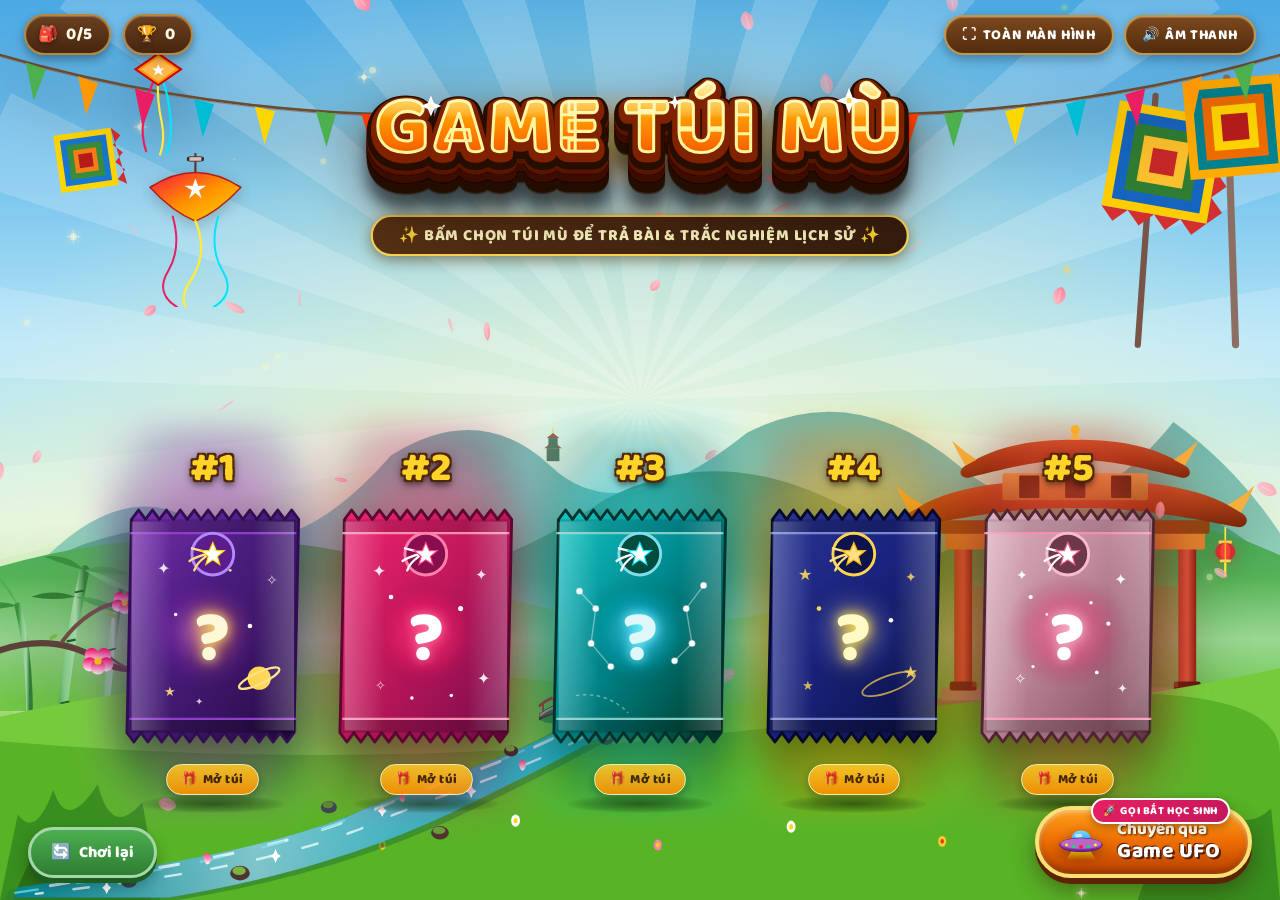
==== commit 0c4df4d3: "Noi truc tiep soi day co le hoi vao hai ben tieu de Game Tui Mu" ====
--- a/tui-mu.html
+++ b/tui-mu.html
@@ -542,26 +542,28 @@
     }
 
     /* ==========================================================
-       MAIN TITLE ("GAME TÚI MÙ") - ULTRA-PREMIUM 3D CARTOON LOGO
+       MAIN TITLE ("GAME TÚI MÙ") & UNIFIED FESTIVE CANOPY BANNER
        ========================================================== */
     .title-container {
       position: absolute;
-      top: clamp(52px, 7.2vh, 84px);
+      top: clamp(28px, 4.2vh, 52px);
       left: 50%;
       transform: translateX(-50%);
       z-index: 15;
       text-align: center;
       pointer-events: none;
-      width: clamp(420px, 60vw, 840px);
+      width: min(98vw, 1380px);
       display: flex;
       flex-direction: column;
       align-items: center;
     }
 
-    .title-3d-svg {
+    .title-banner-svg {
       width: 100%;
       height: auto;
+      max-height: 25vh;
       display: block;
+      overflow: visible;
       filter: drop-shadow(0 14px 28px rgba(42, 13, 2, 0.48));
       animation: titleFloat 3.4s ease-in-out infinite;
     }
@@ -571,7 +573,7 @@
         transform: translateY(0) scale(1);
       }
       50% {
-        transform: translateY(-8px) scale(1.02);
+        transform: translateY(-8px) scale(1.015);
       }
     }
 
@@ -580,7 +582,7 @@
       display: inline-flex;
       align-items: center;
       gap: 10px;
-      margin-top: 3px;
+      margin-top: -6px;
       padding: 6px 26px;
       background: linear-gradient(135deg, rgba(82, 39, 9, 0.94) 0%, rgba(45, 20, 4, 0.96) 100%);
       border: 2px solid #ffd54f;
@@ -2469,39 +2471,8 @@
     </svg>
   </div>
 
-  <!-- Bunting Pennants & Vietnamese Festival Flags (Cờ Ngũ Sắc - Căn chỉnh khớp hoàn hảo với Chữ Game Túi Mù) -->
+  <!-- Vietnamese Traditional Festival Flags on Bamboo Poles (Cờ Ngũ Sắc Lễ Hội) -->
   <svg class="festive-decorations" viewBox="0 0 1440 320" xmlns="http://www.w3.org/2000/svg">
-    <!-- Left Bunting Swag - Drooping down to meet the left wing of GAME TÚI MÙ -->
-    <path d="M-20,35 Q180,120 410,185" fill="none" stroke="#684b30" stroke-width="2.5" opacity="0.6"/>
-    <!-- Left Attachment Ring & Tassel -->
-    <circle cx="410" cy="185" r="4.5" fill="#ffd700" stroke="#b26a00" stroke-width="1.5"/>
-    <path d="M410,189 L408,205 L412,205 Z" fill="#d32f2f"/>
-
-    <!-- Pennants on left string -->
-    <polygon points="20,48 40,56 28,88" fill="#f44336"/>
-    <polygon points="72,68 92,77 80,110" fill="#ffeb3b"/>
-    <polygon points="126,89 146,98 134,132" fill="#2196f3"/>
-    <polygon points="182,110 202,119 190,154" fill="#4caf50"/>
-    <polygon points="238,130 258,138 247,172" fill="#ff9800"/>
-    <polygon points="294,147 314,154 304,188" fill="#e91e63"/>
-    <polygon points="350,163 370,169 361,202" fill="#00bcd4"/>
-    <polygon points="390,175 408,179 401,210" fill="#ffd600"/>
-
-    <!-- Right Bunting Swag - Swagging gracefully from right wing of GAME TÚI MÙ up to Bamboo Poles -->
-    <path d="M1030,185 Q1220,115 1370,30" fill="none" stroke="#684b30" stroke-width="2.5" opacity="0.6"/>
-    <!-- Right Attachment Ring & Tassel -->
-    <circle cx="1030" cy="185" r="4.5" fill="#ffd700" stroke="#b26a00" stroke-width="1.5"/>
-    <path d="M1030,189 L1028,205 L1032,205 Z" fill="#d32f2f"/>
-
-    <!-- Pennants on right string -->
-    <polygon points="1032,179 1050,175 1041,210" fill="#ffd600"/>
-    <polygon points="1070,169 1090,163 1081,202" fill="#4caf50"/>
-    <polygon points="1126,154 1146,147 1136,188" fill="#ff9800"/>
-    <polygon points="1182,138 1202,130 1191,172" fill="#2196f3"/>
-    <polygon points="1238,119 1258,110 1246,154" fill="#e91e63"/>
-    <polygon points="1294,98 1314,89 1302,132" fill="#ffeb3b"/>
-    <polygon points="1348,77 1368,68 1356,110" fill="#00bcd4"/>
-
     <!-- Bamboo Poles for Cờ Ngũ Sắc on the right -->
     <!-- Pole 1 -->
     <path d="M1280,320 L1300,40" stroke="#795548" stroke-width="7" stroke-linecap="round"/>
@@ -2526,16 +2497,11 @@
 
     <!-- TRADITIONAL VIETNAMESE FESTIVAL FLAG 2 (Back Right) -->
     <g transform="translate(1330, 25) rotate(-5)">
-      <!-- Outer Flame -->
       <polygon points="0,0 110,0 110,110 0,110" fill="#ffab00"/>
       <polygon points="110,0 125,15 110,30 125,45 110,60 125,75 110,90 125,105 110,110" fill="#c62828"/>
-      <!-- Band 1: Cyan -->
       <rect x="10" y="10" width="90" height="90" fill="#00838f"/>
-      <!-- Band 2: Orange -->
       <rect x="20" y="20" width="70" height="70" fill="#ef6c00"/>
-      <!-- Band 3: Yellow -->
       <rect x="30" y="30" width="50" height="50" fill="#ffd600"/>
-      <!-- Center: Red -->
       <rect x="40" y="40" width="30" height="30" fill="#b71c1c"/>
     </g>
 
@@ -2577,10 +2543,10 @@
   <canvas class="ambient-sparks" id="ambientSparks"></canvas>
 
   <!-- ==========================================================
-       MAIN TITLE ("GAME TÚI MÙ") - 3D CARTOON SVG LOGO
+       MAIN TITLE ("GAME TÚI MÙ") & UNIFIED FESTIVE CANOPY BANNER
        ========================================================== -->
   <div class="title-container">
-    <svg class="title-3d-svg" viewBox="0 0 760 140" xmlns="http://www.w3.org/2000/svg">
+    <svg class="title-banner-svg" viewBox="0 0 1440 210" xmlns="http://www.w3.org/2000/svg">
       <defs>
         <!-- Deep 3D Cast Shadow -->
         <filter id="title3DShadow" x="-20%" y="-20%" width="140%" height="160%">
@@ -2612,53 +2578,135 @@
           <stop offset="60%" stop-color="#ff9100" stop-opacity="0.2"/>
           <stop offset="100%" stop-color="#ff6d00" stop-opacity="0"/>
         </radialGradient>
+
+        <!-- Solid Gold Fastener Ring Gradient -->
+        <linearGradient id="ringGoldGrad" x1="0" y1="0" x2="1" y2="1">
+          <stop offset="0%" stop-color="#fff9c4"/>
+          <stop offset="45%" stop-color="#ffd700"/>
+          <stop offset="100%" stop-color="#ff8f00"/>
+        </linearGradient>
       </defs>
 
-      <!-- Golden Backlight Glow -->
-      <ellipse cx="380" cy="70" rx="340" ry="50" fill="url(#titleAmbientGlow)"/>
+      <!-- ==========================================================
+           LEFT BUNTING ROPE & PENNANTS - DIRECTLY ANCHORED INTO TITLE
+           ========================================================== -->
+      <!-- Left Festive Rope -->
+      <path d="M-20,18 Q200,82 435,88" fill="none" stroke="#684b30" stroke-width="3" stroke-linecap="round"/>
+      <path d="M-20,20 Q200,84 435,90" fill="none" stroke="#8d6e63" stroke-width="1.2" opacity="0.7"/>
+
+      <!-- Pennants on Left Rope -->
+      <polygon points="15,28 38,36 24,72" fill="#4caf50"/>
+      <polygon points="75,44 98,52 84,88" fill="#ff9800"/>
+      <polygon points="140,58 163,65 149,102" fill="#e91e63"/>
+      <polygon points="208,70 231,76 218,114" fill="#00bcd4"/>
+      <polygon points="278,79 301,84 289,122" fill="#ffd600"/>
+      <polygon points="348,84 371,87 360,125" fill="#4caf50"/>
+      <polygon points="400,87 420,88 411,122" fill="#ff3d00"/>
+
+      <!-- Flute Kite (Diều Sáo) Flying near Left Rope -->
+      <g transform="translate(145, 12)">
+        <!-- Trailing colorful ribbons -->
+        <path d="M18,34 Q8,55 5,82 Q2,100 8,118" fill="none" stroke="#e91e63" stroke-width="2.5" stroke-linecap="round"/>
+        <path d="M22,34 Q20,58 26,85 Q30,105 24,122" fill="none" stroke="#ffeb3b" stroke-width="2.5" stroke-linecap="round"/>
+        <path d="M26,34 Q34,54 36,80 Q38,102 32,120" fill="none" stroke="#00e5ff" stroke-width="2.5" stroke-linecap="round"/>
+        <!-- Kite Diamond Body -->
+        <polygon points="22,6 48,24 22,42 -4,24" fill="#ff9800" stroke="#d50000" stroke-width="2.5"/>
+        <polygon points="22,10 42,24 22,38 2,24" fill="#ffb74d"/>
+        <!-- White star in kite center -->
+        <polygon points="22,18 24,23 29,23 25,26 27,31 22,28 17,31 19,26 15,23 20,23" fill="#ffffff"/>
+        <!-- Flute Pipe (Sáo Diều) on top -->
+        <rect x="15" y="1" width="14" height="5" rx="2" fill="#efebe9" stroke="#5d4037" stroke-width="1.2"/>
+        <ellipse cx="15" cy="3.5" rx="1.5" ry="2.2" fill="#3e2723"/>
+      </g>
+
+      <!-- ==========================================================
+           RIGHT BUNTING ROPE & PENNANTS - DIRECTLY ANCHORED INTO TITLE
+           ========================================================== -->
+      <!-- Right Festive Rope -->
+      <path d="M1005,88 Q1240,82 1460,18" fill="none" stroke="#684b30" stroke-width="3" stroke-linecap="round"/>
+      <path d="M1005,90 Q1240,84 1460,20" fill="none" stroke="#8d6e63" stroke-width="1.2" opacity="0.7"/>
+
+      <!-- Pennants on Right Rope -->
+      <polygon points="1020,88 1040,87 1029,122" fill="#ff3d00"/>
+      <polygon points="1069,87 1092,84 1080,125" fill="#4caf50"/>
+      <polygon points="1139,84 1162,79 1151,122" fill="#ffd600"/>
+      <polygon points="1209,76 1232,70 1222,114" fill="#00bcd4"/>
+      <polygon points="1277,65 1300,58 1291,102" fill="#e91e63"/>
+      <polygon points="1342,52 1365,44 1356,88" fill="#ff9800"/>
+      <polygon points="1402,36 1425,28 1416,72" fill="#4caf50"/>
+
+      <!-- ==========================================================
+           ANCHOR FASTENING RINGS & FESTIVAL TASSELS
+           ========================================================== -->
+      <!-- Left Anchor Mount & Ring on the Title Banner -->
+      <g transform="translate(435, 88)">
+        <!-- Hanging Red Silk Festival Tassel -->
+        <path d="M-5,10 L-6,44 Q0,48 6,44 L5,10 Z" fill="#c62828" stroke="#8e0000" stroke-width="1"/>
+        <rect x="-4" y="8" width="8" height="4" rx="1" fill="#ffd700"/>
+        <!-- Heavy Solid Gold Fastener Ring -->
+        <circle cx="0" cy="0" r="11" fill="none" stroke="url(#ringGoldGrad)" stroke-width="4.5" filter="drop-shadow(0 4px 6px rgba(0,0,0,0.5))"/>
+        <circle cx="0" cy="0" r="6" fill="#3e1b00"/>
+      </g>
+
+      <!-- Right Anchor Mount & Ring on the Title Banner -->
+      <g transform="translate(1005, 88)">
+        <!-- Hanging Red Silk Festival Tassel -->
+        <path d="M-5,10 L-6,44 Q0,48 6,44 L5,10 Z" fill="#c62828" stroke="#8e0000" stroke-width="1"/>
+        <rect x="-4" y="8" width="8" height="4" rx="1" fill="#ffd700"/>
+        <!-- Heavy Solid Gold Fastener Ring -->
+        <circle cx="0" cy="0" r="11" fill="none" stroke="url(#ringGoldGrad)" stroke-width="4.5" filter="drop-shadow(0 4px 6px rgba(0,0,0,0.5))"/>
+        <circle cx="0" cy="0" r="6" fill="#3e1b00"/>
+      </g>
+
+      <!-- ==========================================================
+           CENTRAL ULTRA-PREMIUM 3D TITLE LOGO ("GAME TÚI MÙ")
+           ========================================================== -->
+      <!-- Golden Backlight Halo -->
+      <ellipse cx="720" cy="115" rx="360" ry="58" fill="url(#titleAmbientGlow)"/>
 
       <!-- Layer 1: Dark Chocolate 3D Base & Extrusion with Filter -->
-      <text x="380" y="93" text-anchor="middle"
-            font-family="'Baloo 2', 'Paytone One', 'Fredoka', cursive" font-weight="900" font-size="92" letter-spacing="4"
+      <text x="720" y="138" text-anchor="middle"
+            font-family="'Baloo 2', 'Paytone One', 'Fredoka', cursive" font-weight="900" font-size="94" letter-spacing="4"
             fill="#260800" stroke="#260800" stroke-width="26" stroke-linejoin="round"
             filter="url(#title3DShadow)">
         GAME TÚI MÙ
       </text>
 
       <!-- Layer 2: Warm Red-Brown Inner Bevel -->
-      <text x="380" y="89" text-anchor="middle"
-            font-family="'Baloo 2', 'Paytone One', 'Fredoka', cursive" font-weight="900" font-size="92" letter-spacing="4"
+      <text x="720" y="134" text-anchor="middle"
+            font-family="'Baloo 2', 'Paytone One', 'Fredoka', cursive" font-weight="900" font-size="94" letter-spacing="4"
             fill="#802100" stroke="#802100" stroke-width="16" stroke-linejoin="round">
         GAME TÚI MÙ
       </text>
 
       <!-- Layer 3: Vibrant Face with Golden Rim -->
-      <text x="380" y="85" text-anchor="middle"
-            font-family="'Baloo 2', 'Paytone One', 'Fredoka', cursive" font-weight="900" font-size="92" letter-spacing="4"
+      <text x="720" y="130" text-anchor="middle"
+            font-family="'Baloo 2', 'Paytone One', 'Fredoka', cursive" font-weight="900" font-size="94" letter-spacing="4"
             fill="url(#titleFaceGrad)" stroke="#fff59d" stroke-width="3.5" stroke-linejoin="round">
         GAME TÚI MÙ
       </text>
 
       <!-- Layer 4: Upper Curved Specular Gloss -->
-      <text x="380" y="85" text-anchor="middle"
-            font-family="'Baloo 2', 'Paytone One', 'Fredoka', cursive" font-weight="900" font-size="92" letter-spacing="4"
+      <text x="720" y="130" text-anchor="middle"
+            font-family="'Baloo 2', 'Paytone One', 'Fredoka', cursive" font-weight="900" font-size="94" letter-spacing="4"
             fill="url(#titleGloss)">
         GAME TÚI MÙ
       </text>
 
       <!-- Sparkling Diamond Glints on Letters -->
-      <g transform="translate(100, 36)">
+      <g transform="translate(480, 78)">
         <polygon points="0,-12 3.5,-3.5 12,0 3.5,3.5 0,12 -3.5,3.5 -12,0 -3.5,-3.5" fill="#ffffff"/>
         <circle cx="0" cy="0" r="2.5" fill="#fff9c4"/>
       </g>
-      <g transform="translate(640, 26)">
+      <g transform="translate(960, 72)">
         <polygon points="0,-15 4,-4 15,0 4,4 0,15 -4,4 -15,0 -4,-4" fill="#ffffff"/>
         <circle cx="0" cy="0" r="3" fill="#ffd54f"/>
       </g>
-      <g transform="translate(425, 30) scale(0.85)">
+      <g transform="translate(760, 74) scale(0.85)">
         <polygon points="0,-10 2.5,-2.5 10,0 2.5,2.5 0,10 -2.5,2.5 -10,0 -2.5,-2.5" fill="#ffffff"/>
       </g>
     </svg>
+
     <div class="title-subtag">✨ BẤM CHỌN TÚI MÙ ĐỂ TRẢ BÀI & TRẮC NGHIỆM LỊCH SỬ ✨</div>
   </div>
 
